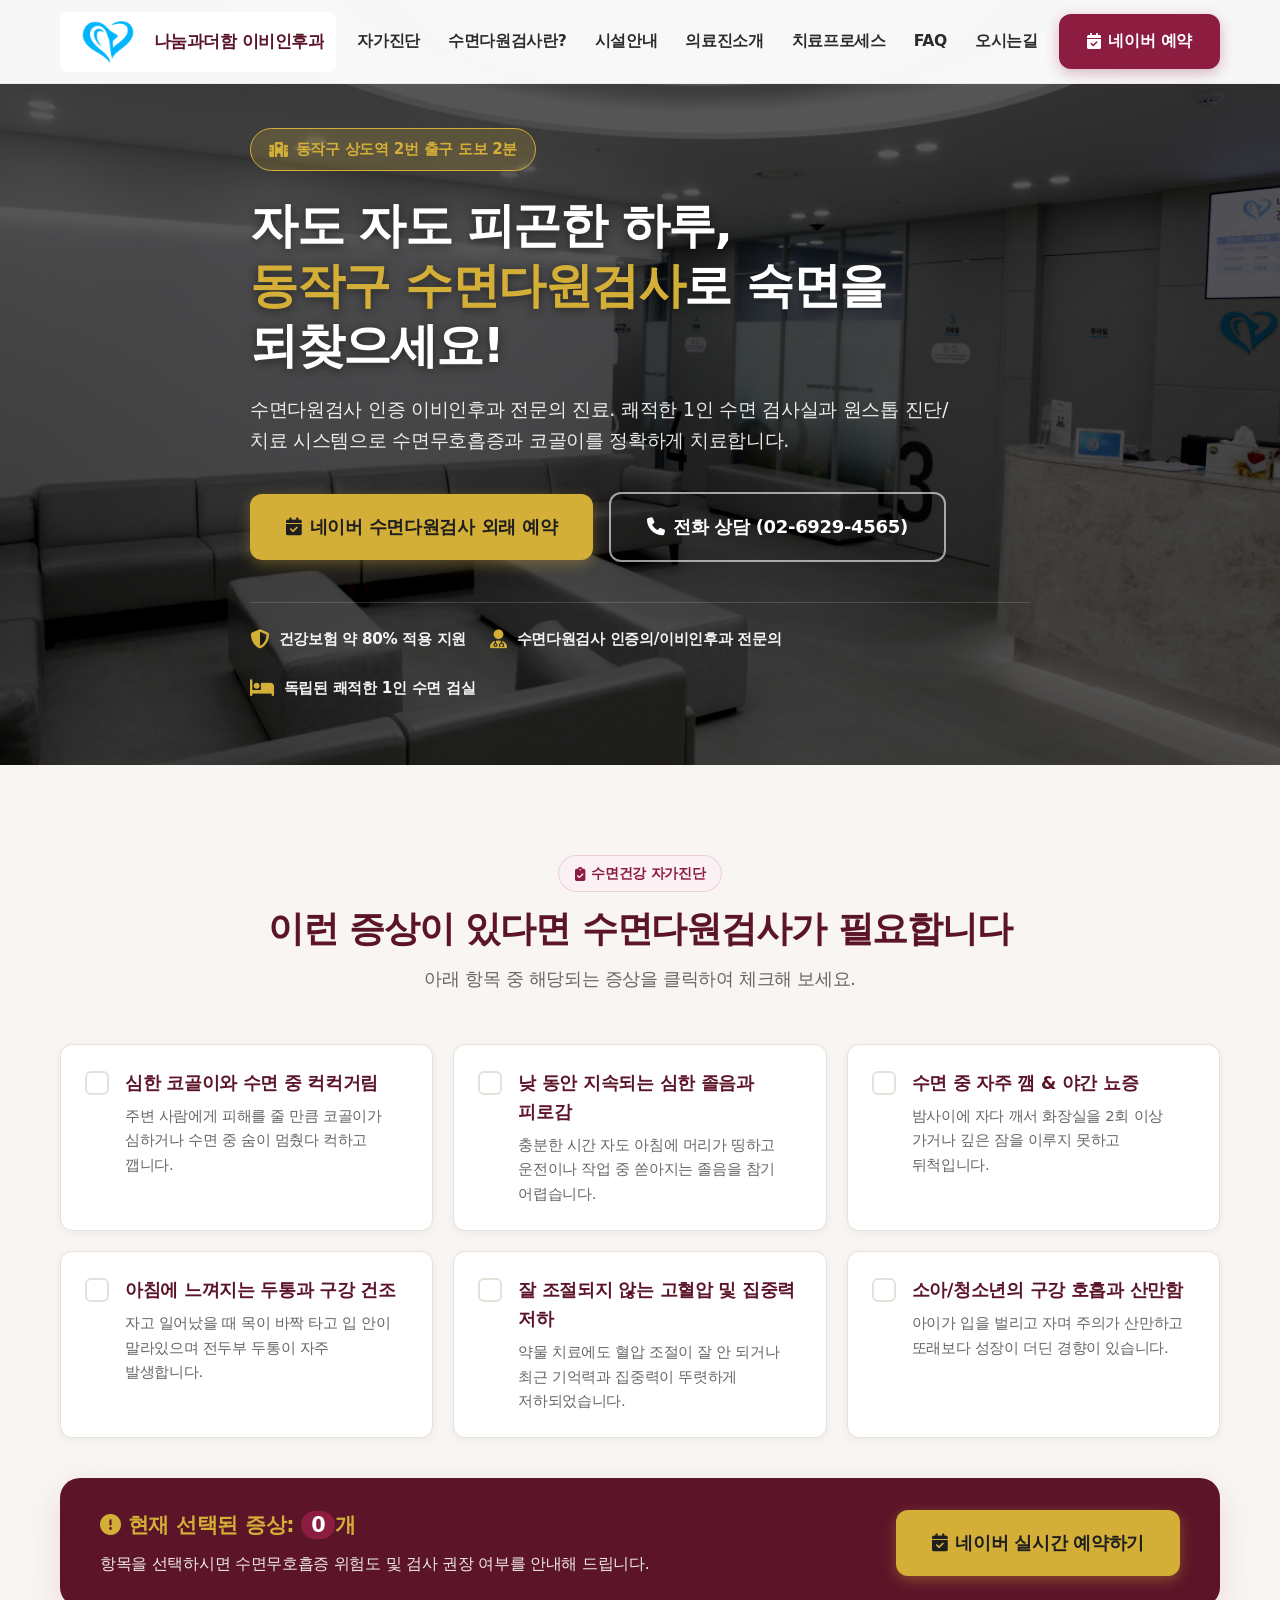
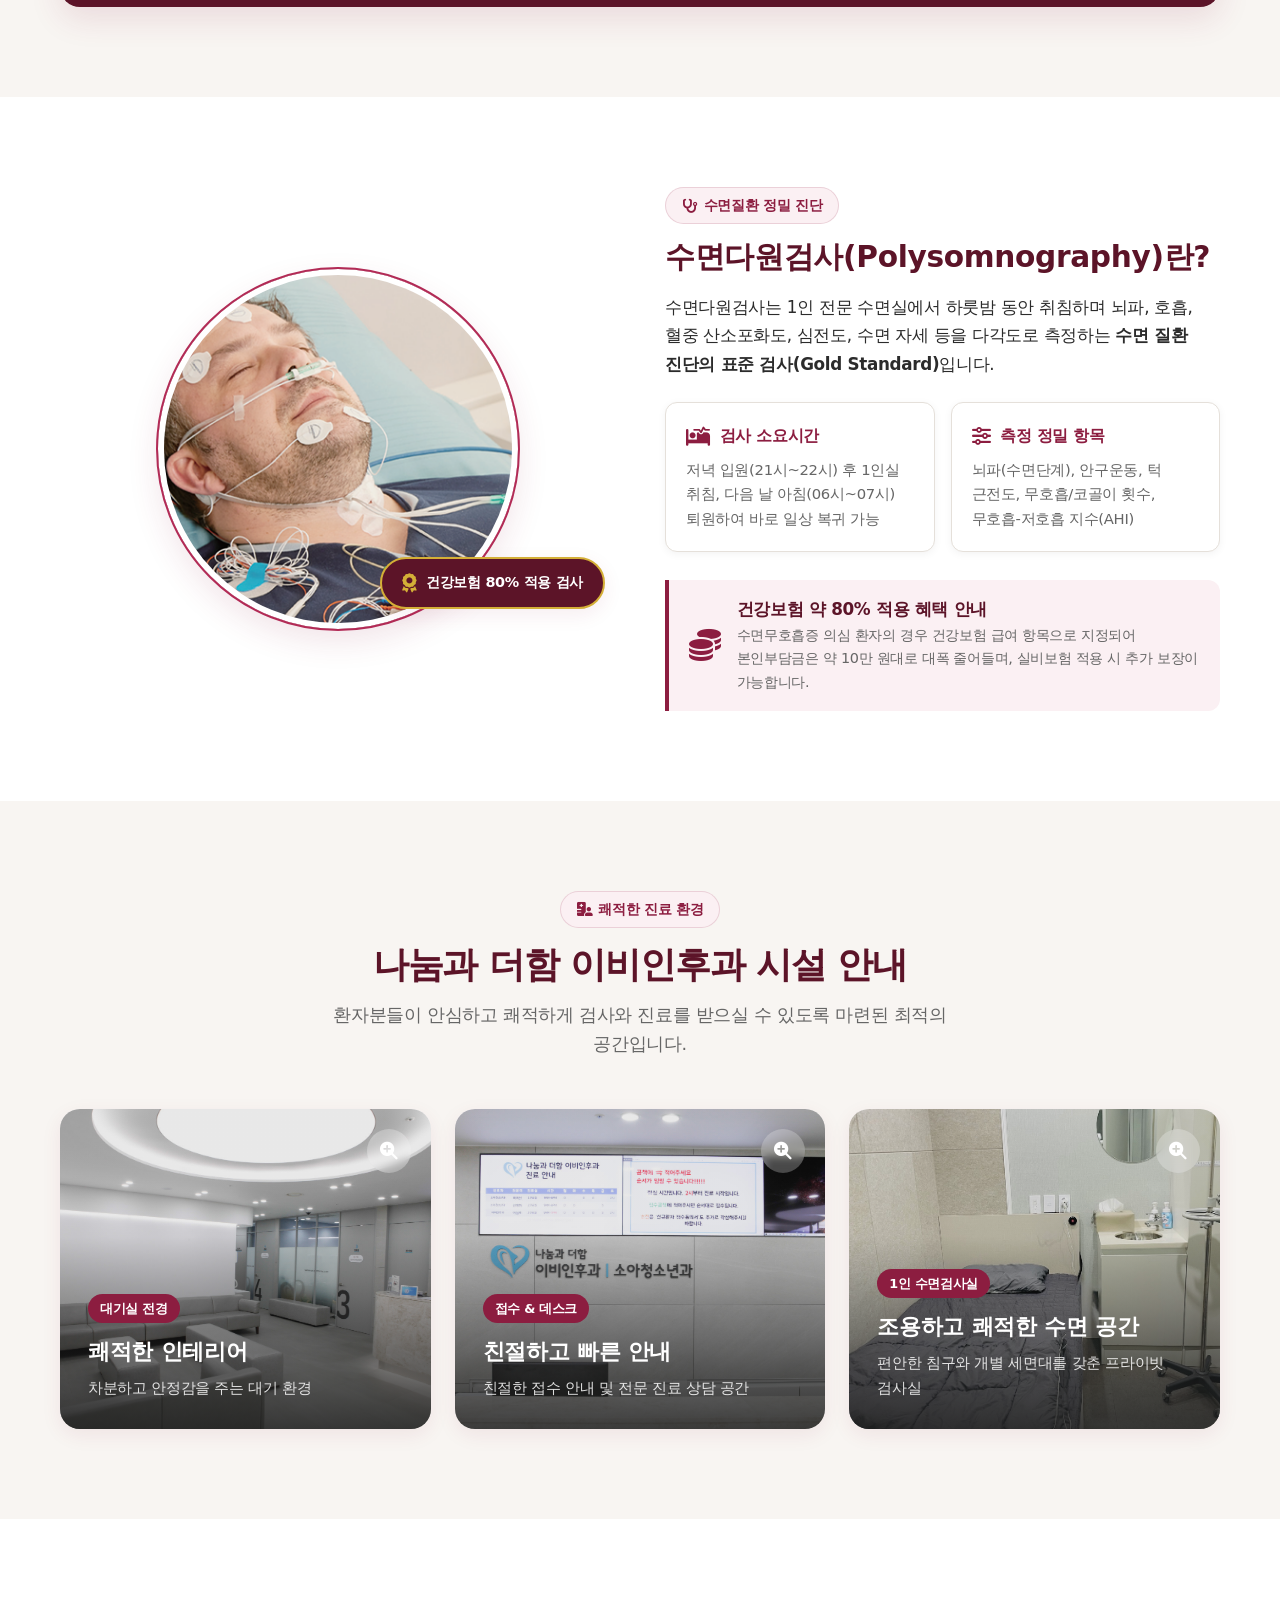
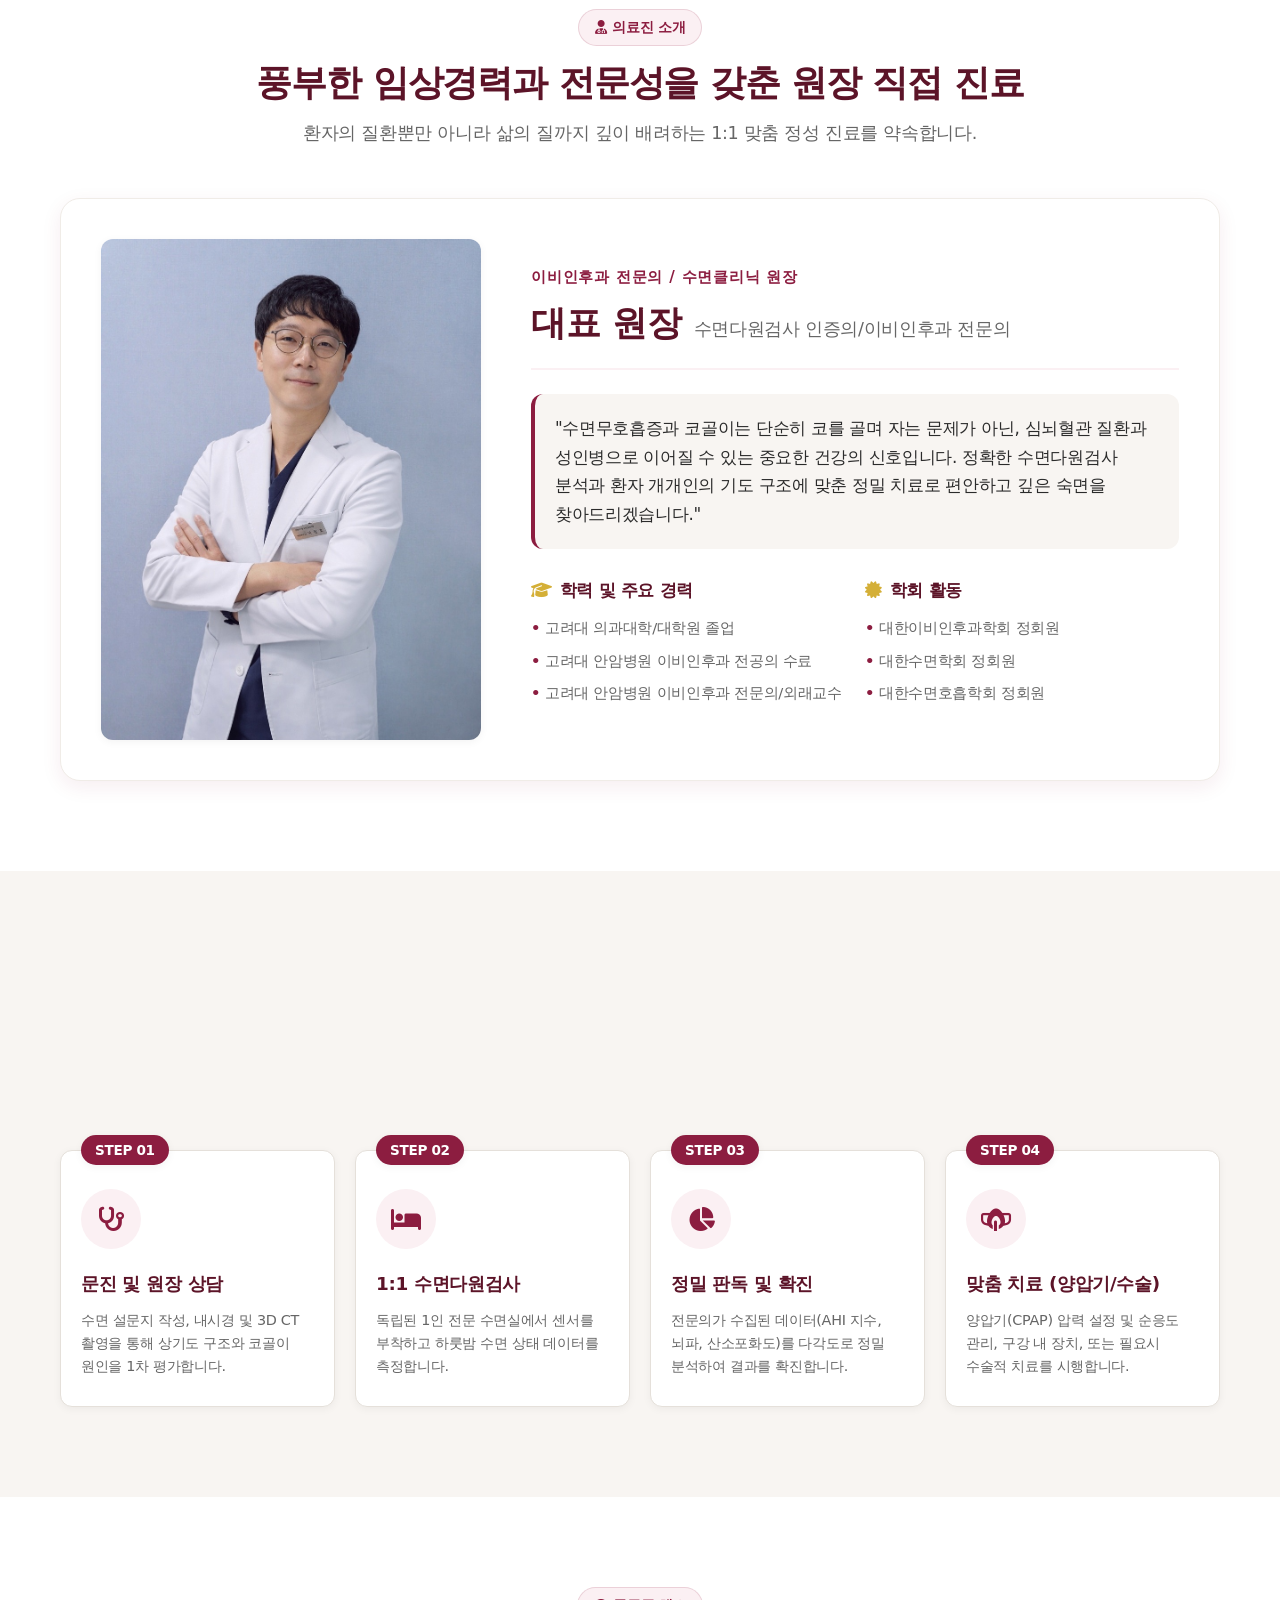
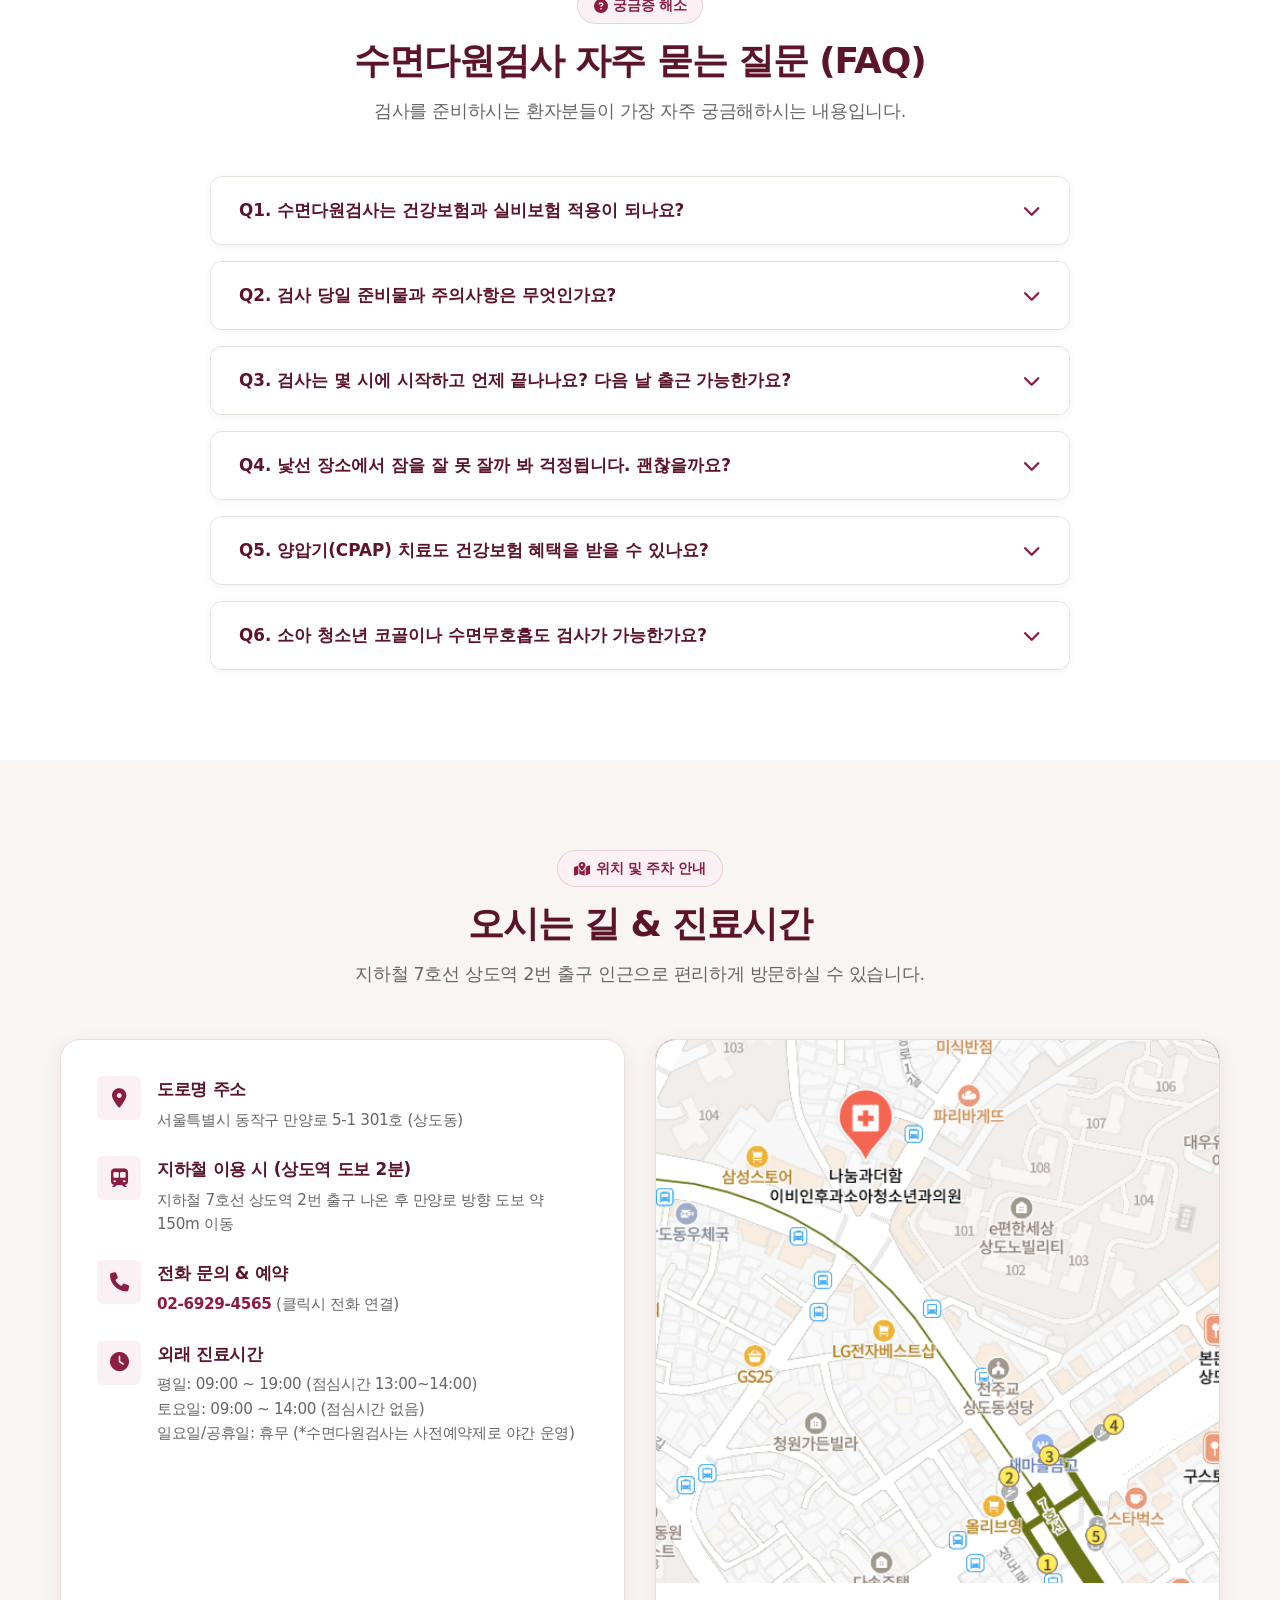
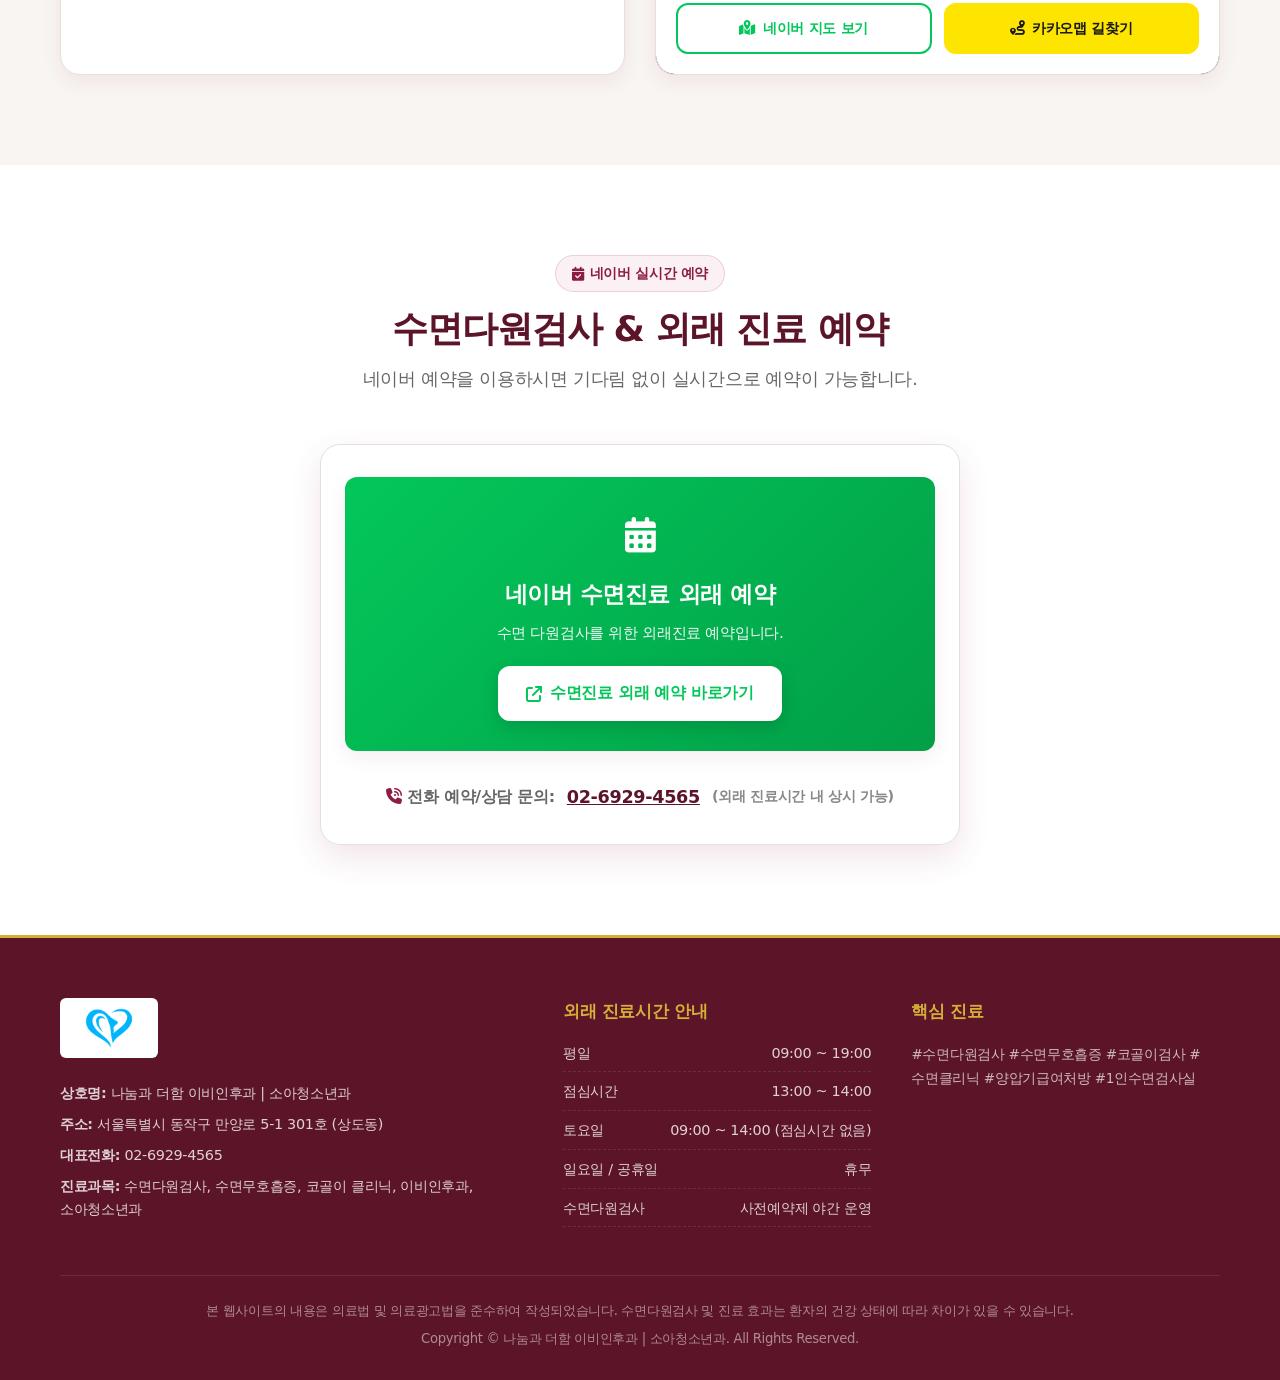
==== index.html @ 78c9b432 "Add files via upload" ====
<!DOCTYPE html>
<html lang="ko">
<head>
  <meta charset="UTF-8">
  <meta name="viewport" content="width=device-width, initial-scale=1.0">
  <title>동작구 수면다원검사 | 상도역 나눔과 더함 이비인후과</title>
  
  <!-- Meta & SEO Tags -->
  <meta name="description" content="[동작구 수면다원검사/수면무호흡증] 상도역 도보 2분! 15년+ 경력 전문의 Direct 진료. 건강보험 80% 적용 수면다원검사, 코골이 및 양압기 치료. 서울 동작구 만양로 5-1 301호 | 전화 02-6929-4565">
  <meta name="keywords" content="동작구 수면다원검사, 상도역 이비인후과, 수면무호흡증, 코골이 치료, 상도동 수면클리닉, 나눔과더함이비인후과">
  <meta name="author" content="나눔과 더함 이비인후과">
  <link rel="canonical" href="https://xn--c79amri5k71av6t8ujyocgyorvb.com/">

  <!-- Open Graph / Social Media -->
  <meta property="og:type" content="website">
  <meta property="og:title" content="동작구 수면다원검사 | 상도역 나눔과 더함 이비인후과">
  <meta property="og:description" content="상도역 도보 접근! 건강보험 적용 수면다원검사 & 코골이/수면무호흡증 맞춤 치료. 15년 경력 전문의 진료.">
  <meta property="og:image" content="sleep-study-donjak.jpg">
  <meta property="og:url" content="https://xn--c79amri5k71av6t8ujyocgyorvb.com/">
  <meta property="og:site_name" content="나눔과 더함 이비인후과 소아청소년과">

  <!-- Favicon & Fonts -->
  <link rel="stylesheet" as="style" crossorigin href="https://cdn.jsdelivr.net/gh/orioncactus/pretendard@v1.3.9/dist/web/static/pretendard.min.css" />
  <link rel="stylesheet" href="https://cdnjs.cloudflare.com/ajax/libs/font-awesome/6.4.0/css/all.min.css">
  <link rel="stylesheet" href="styles.css">

  <!-- Schema.org JSON-LD Structured Data -->
  <script type="application/ld+json">
  {
    "@context": "https://schema.org",
    "@graph": [
      {
        "@type": "MedicalClinic",
        "@id": "https://xn--c79amri5k71av6t8ujyocgyorvb.com/#clinic",
        "name": "나눔과 더함 이비인후과 | 소아청소년과",
        "alternateName": "동작구 나눔과더함이비인후과 수면클리닉",
        "url": "https://xn--c79amri5k71av6t8ujyocgyorvb.com/",
        "logo": "logo.png",
        "image": "waiting-room-sangdo.jpg",
        "telephone": "02-6929-4565",
        "address": {
          "@type": "PostalAddress",
          "streetAddress": "만양로 5-1 301호",
          "addressLocality": "동작구",
          "addressRegion": "서울특별시",
          "postalCode": "06935",
          "addressCountry": "KR"
        },
        "geo": {
          "@type": "GeoCoordinates",
          "latitude": "37.5029",
          "longitude": "126.9478"
        },
        "openingHoursSpecification": [
          {
            "@type": "OpeningHoursSpecification",
            "dayOfWeek": ["Monday", "Tuesday", "Wednesday", "Thursday", "Friday"],
            "opens": "09:00",
            "closes": "19:00"
          },
          {
            "@type": "OpeningHoursSpecification",
            "dayOfWeek": "Saturday",
            "opens": "09:00",
            "closes": "14:00"
          }
        ],
        "priceRange": "$$"
      },
      {
        "@type": "Physician",
        "@id": "https://xn--c79amri5k71av6t8ujyocgyorvb.com/#doctor",
        "name": "원장",
        "worksFor": { "@id": "https://xn--c79amri5k71av6t8ujyocgyorvb.com/#clinic" },
        "medicalSpecialty": ["Otolaryngology", "SleepMedicine"],
        "description": "15년+ 경력 이비인후과 전문의, 대한수면학회 정회원, 수면다원검사 및 수면무호흡증 맞춤 진료"
      },
      {
        "@type": "MedicalWebPage",
        "name": "동작구 수면다원검사 | 상도역 나눔과 더함 이비인후과",
        "description": "수면다원검사, 수면무호흡증, 코골이 치료 정보 및 진료 안내",
        "about": [
          { "@type": "MedicalCondition", "name": "수면무호흡증 (Sleep Apnea)" },
          { "@type": "MedicalCondition", "name": "코골이 (Snoring)" },
          { "@type": "MedicalProcedure", "name": "수면다원검사 (Polysomnography)" }
        ]
      },
      {
        "@type": "FAQPage",
        "mainEntity": [
          {
            "@type": "Question",
            "name": "수면다원검사는 건강보험과 실비보험 적용이 되나요?",
            "acceptedAnswer": {
              "@type": "Answer",
              "text": "네, 의원급 의료기관 기준으로 수면무호흡증 의심 증상 시 건강보험이 적용되어 검사비의 약 80%를 지원받을 수 있습니다. 또한 환자 본인의 실손의료보험 약관에 따라 남은 본인부담금도 실비 청구가 가능합니다."
            }
          },
          {
            "@type": "Question",
            "name": "수면다원검사 당일 준비물과 주의사항은 무엇인가요?",
            "acceptedAnswer": {
              "@type": "Answer",
              "text": "검사 당일 오후에는 카페인(커피, 차) 섭취와 음주, 수면제를 금해주셔야 합니다. 저녁 식사를 편안하게 하신 후 세안 및 머리를 감고 방문해 주시면 되며, 평소 복용하시는 약이 있다면 미리 말씀해 주세요."
            }
          },
          {
            "@type": "Question",
            "name": "검사는 몇 시에 시작하고 언제 끝나나요?",
            "acceptedAnswer": {
              "@type": "Answer",
              "text": "보통 저녁 9시~10시경 병원에 도착하여 1인 수면실에서 센서 부착 후 취침에 들어갑니다. 다음 날 아침 6시~7시경 검사가 종료되며, 바로 샤워 후 출근이나 일상 복귀가 가능합니다."
            }
          }
        ]
      }
    ]
  }
  </script>
</head>
<body>

  <!-- ==========================================================================
       Header & Navigation
       ========================================================================== -->
  <header class="header" id="header">
    <div class="container header-container">
      <a href="#" class="logo-link" title="나눔과 더함 이비인후과 홈">
        <img src="logo.png" alt="나눔과 더함 이비인후과 소아청소년과 로고" class="logo-img">
        <span class="logo-title-text">나눔과더함 이비인후과</span>
      </a>

      <nav>
        <ul class="nav-menu" id="nav-menu">
          <li><a href="#checklist" class="nav-link">자가진단</a></li>
          <li><a href="#sleep-study" class="nav-link">수면다원검사란?</a></li>
          <li><a href="#facilities" class="nav-link">시설안내</a></li>
          <li><a href="#medical-team" class="nav-link">의료진소개</a></li>
          <li><a href="#process" class="nav-link">치료프로세스</a></li>
          <li><a href="#faq" class="nav-link">FAQ</a></li>
          <li><a href="#location" class="nav-link">오시는길</a></li>
        </ul>
      </nav>

      <div class="header-actions">
        <a href="https://m.booking.naver.com/booking/13/bizes/1062008/items/5610863?entry=pll&lang=ko&service-target=map-pc&startDate=2026-08-23&theme=place" target="_blank" rel="noopener noreferrer" class="btn btn-primary header-reserve-btn">
          <i class="fa-solid fa-calendar-check"></i><span class="reserve-btn-text"> 네이버 예약</span>
        </a>
        <button class="mobile-nav-toggle" id="mobile-toggle" aria-label="메뉴 열기">
          <i class="fa-solid fa-bars"></i>
        </button>
      </div>
    </div>
  </header>

  <main>
    <!-- ==========================================================================
         Section 1: Hero Section
         ========================================================================== -->
    <section class="hero" id="hero">
      <div class="hero-bg-overlay">
        <img src="waiting-room-sangdo.jpg" alt="상도역 나눔과더함이비인후과 대기실 전경" class="hero-bg-img">
      </div>
      <div class="container hero-content">
        <div class="hero-tag fade-in-up">
          <i class="fa-solid fa-hospital"></i> 동작구 상도역 2번 출구 도보 2분
        </div>
        <h1 class="hero-title fade-in-up">
          자도 자도 피곤한 하루,<br>
          <span class="highlight">동작구 수면다원검사</span>로 숙면을 되찾으세요!
        </h1>
        <p class="hero-desc fade-in-up">
          수면다원검사 인증 이비인후과 전문의 진료. 쾌적한 1인 수면 검사실과 원스톱 진단/치료 시스템으로 수면무호흡증과 코골이를 정확하게 치료합니다.
        </p>
        <div class="hero-ctas fade-in-up">
          <a href="https://m.booking.naver.com/booking/13/bizes/1062008/items/5610863?entry=pll&lang=ko&service-target=map-pc&startDate=2026-08-23&theme=place" target="_blank" rel="noopener noreferrer" class="btn btn-accent btn-lg">
            <i class="fa-solid fa-calendar-check"></i> 네이버 수면다원검사 외래 예약
          </a>
          <a href="tel:02-6929-4565" class="btn btn-outline btn-lg" style="color: #FFFFFF; border-color: rgba(255,255,255,0.6);">
            <i class="fa-solid fa-phone"></i> 전화 상담 (02-6929-4565)
          </a>
        </div>
        <div class="hero-badges fade-in-up">
          <div class="hero-badge-item">
            <i class="fa-solid fa-shield-halved"></i>
            <span>건강보험 약 80% 적용 지원</span>
          </div>
          <div class="hero-badge-item">
            <i class="fa-solid fa-user-doctor"></i>
            <span>수면다원검사 인증의/이비인후과 전문의</span>
          </div>
          <div class="hero-badge-item">
            <i class="fa-solid fa-bed"></i>
            <span>독립된 쾌적한 1인 수면 검실</span>
          </div>
        </div>
      </div>
    </section>

    <!-- ==========================================================================
         Section 2: Self Checklist ("이런 분들은 검사가 필요합니다")
         ========================================================================== -->
    <section class="bg-ivory" id="checklist">
      <div class="container">
        <div class="section-header fade-in-up">
          <span class="section-badge"><i class="fa-solid fa-clipboard-check"></i> 수면건강 자가진단</span>
          <h2 class="section-title">이런 증상이 있다면 수면다원검사가 필요합니다</h2>
          <p class="section-subtitle">아래 항목 중 해당되는 증상을 클릭하여 체크해 보세요.</p>
        </div>

        <div class="checklist-grid fade-in-up">
          <div class="checklist-card" data-check="1">
            <div class="checkbox-custom"></div>
            <div class="checklist-info">
              <h3>심한 코골이와 수면 중 컥컥거림</h3>
              <p>주변 사람에게 피해를 줄 만큼 코골이가 심하거나 수면 중 숨이 멈췄다 컥하고 깹니다.</p>
            </div>
          </div>

          <div class="checklist-card" data-check="2">
            <div class="checkbox-custom"></div>
            <div class="checklist-info">
              <h3>낮 동안 지속되는 심한 졸음과 피로감</h3>
              <p>충분한 시간 자도 아침에 머리가 띵하고 운전이나 작업 중 쏟아지는 졸음을 참기 어렵습니다.</p>
            </div>
          </div>

          <div class="checklist-card" data-check="3">
            <div class="checkbox-custom"></div>
            <div class="checklist-info">
              <h3>수면 중 자주 깸 & 야간 뇨증</h3>
              <p>밤사이에 자다 깨서 화장실을 2회 이상 가거나 깊은 잠을 이루지 못하고 뒤척입니다.</p>
            </div>
          </div>

          <div class="checklist-card" data-check="4">
            <div class="checkbox-custom"></div>
            <div class="checklist-info">
              <h3>아침에 느껴지는 두통과 구강 건조</h3>
              <p>자고 일어났을 때 목이 바짝 타고 입 안이 말라있으며 전두부 두통이 자주 발생합니다.</p>
            </div>
          </div>

          <div class="checklist-card" data-check="5">
            <div class="checkbox-custom"></div>
            <div class="checklist-info">
              <h3>잘 조절되지 않는 고혈압 및 집중력 저하</h3>
              <p>약물 치료에도 혈압 조절이 잘 안 되거나 최근 기억력과 집중력이 뚜렷하게 저하되었습니다.</p>
            </div>
          </div>

          <div class="checklist-card" data-check="6">
            <div class="checkbox-custom"></div>
            <div class="checklist-info">
              <h3>소아/청소년의 구강 호흡과 산만함</h3>
              <p>아이가 입을 벌리고 자며 주의가 산만하고 또래보다 성장이 더딘 경향이 있습니다.</p>
            </div>
          </div>
        </div>

        <!-- Dynamic Result Card -->
        <div class="checklist-result-box fade-in-up">
          <div class="result-content">
            <h4><i class="fa-solid fa-circle-exclamation"></i> 현재 선택된 증상: <span id="checked-count" class="count-badge">0</span>개</h4>
            <p id="result-message">항목을 선택하시면 수면무호흡증 위험도 및 검사 권장 여부를 안내해 드립니다.</p>
          </div>
          <a href="https://m.booking.naver.com/booking/13/bizes/1062008/items/5610863?entry=pll&lang=ko&service-target=map-pc&startDate=2026-08-23&theme=place" target="_blank" rel="noopener noreferrer" class="btn btn-accent btn-lg">
            <i class="fa-solid fa-calendar-check"></i> 네이버 실시간 예약하기
          </a>
        </div>
      </div>
    </section>

    <!-- ==========================================================================
         Section 3: Polysomnography Info ("수면다원검사란?")
         ========================================================================== -->
    <section id="sleep-study">
      <div class="container">
        <div class="sleep-study-wrapper">
          <div class="sleep-study-visual fade-in-up">
            <div class="sleep-study-circle-container">
              <img src="sleep-study-donjak.jpg" alt="동작구 수면다원검사 진행 모습" class="sleep-study-img">
            </div>
            <div class="pulse-ring"></div>
            <div class="floating-medical-badge">
              <i class="fa-solid fa-award"></i>
              <span>건강보험 80% 적용 검사</span>
            </div>
          </div>

          <div class="sleep-study-details fade-in-up">
            <span class="section-badge"><i class="fa-solid fa-stethoscope"></i> 수면질환 정밀 진단</span>
            <h3>수면다원검사(Polysomnography)란?</h3>
            <p class="intro">
              수면다원검사는 1인 전문 수면실에서 하룻밤 동안 취침하며 뇌파, 호흡, 혈중 산소포화도, 심전도, 수면 자세 등을 다각도로 측정하는 <strong>수면 질환 진단의 표준 검사(Gold Standard)</strong>입니다.
            </p>

            <div class="info-cards-grid">
              <div class="info-card">
                <div class="info-card-header">
                  <i class="fa-solid fa-bed-pulse"></i>
                  <span>검사 소요시간</span>
                </div>
                <p>저녁 입원(21시~22시) 후 1인실 취침, 다음 날 아침(06시~07시) 퇴원하여 바로 일상 복귀 가능</p>
              </div>

              <div class="info-card">
                <div class="info-card-header">
                  <i class="fa-solid fa-sliders"></i>
                  <span>측정 정밀 항목</span>
                </div>
                <p>뇌파(수면단계), 안구운동, 턱 근전도, 무호흡/코골이 횟수, 무호흡-저호흡 지수(AHI)</p>
              </div>
            </div>

            <div class="insurance-highlight-box">
              <i class="fa-solid fa-coins"></i>
              <div class="insurance-text">
                <strong>건강보험 약 80% 적용 혜택 안내</strong>
                <p>수면무호흡증 의심 환자의 경우 건강보험 급여 항목으로 지정되어 본인부담금은 약 10만 원대로 대폭 줄어들며, 실비보험 적용 시 추가 보장이 가능합니다.</p>
              </div>
            </div>
          </div>
        </div>
      </div>
    </section>

    <!-- ==========================================================================
         Section 4: Clinic Facilities ("병원 시설 소개" + Lightbox)
         ========================================================================== -->
    <section class="bg-ivory" id="facilities">
      <div class="container">
        <div class="section-header fade-in-up">
          <span class="section-badge"><i class="fa-solid fa-hospital-user"></i> 쾌적한 진료 환경</span>
          <h2 class="section-title">나눔과 더함 이비인후과 시설 안내</h2>
          <p class="section-subtitle">환자분들이 안심하고 쾌적하게 검사와 진료를 받으실 수 있도록 마련된 최적의 공간입니다.</p>
        </div>

        <div class="facility-grid fade-in-up">
          <div class="facility-card" data-img="waiting-room-sangdo.jpg" data-caption="상도역 나눔과더함이비인후과 대기실 - 밝고 넓은 그레이톤 인테리어와 편안한 소파">
            <div class="facility-img-wrap">
              <img src="waiting-room-sangdo.jpg" alt="상도역 나눔과더함이비인후과 대기실" class="facility-img" loading="lazy">
              <div class="facility-overlay">
                <span class="facility-badge">대기실 전경</span>
                <h3>쾌적한 인테리어</h3>
                <p>차분하고 안정감을 주는 대기 환경</p>
              </div>
              <div class="facility-zoom-icon">
                <i class="fa-solid fa-magnifying-glass-plus"></i>
              </div>
            </div>
          </div>

          <div class="facility-card" data-img="reception-desk.jpg" data-caption="나눔과더함이비인후과 접수 데스크 및 로고 사이니지">
            <div class="facility-img-wrap">
              <img src="reception-desk.jpg" alt="나눔과더함이비인후과 접수 데스크" class="facility-img" loading="lazy">
              <div class="facility-overlay">
                <span class="facility-badge">접수 & 데스크</span>
                <h3>친절하고 빠른 안내</h3>
                <p>친절한 접수 안내 및 전문 진료 상담 공간</p>
              </div>
              <div class="facility-zoom-icon">
                <i class="fa-solid fa-magnifying-glass-plus"></i>
              </div>
            </div>
          </div>

          <div class="facility-card" data-img="sleep-room-single.jpg" data-caption="조용하고 쾌적한 1인 수면검사실 - 편안한 침구와 개별 세면대가 마련된 프라이빗 공간">
            <div class="facility-img-wrap">
              <img src="sleep-room-single.jpg" alt="나눔과더함이비인후과 1인 수면검사실" class="facility-img" loading="lazy">
              <div class="facility-overlay">
                <span class="facility-badge">1인 수면검사실</span>
                <h3>조용하고 쾌적한 수면 공간</h3>
                <p>편안한 침구와 개별 세면대를 갖춘 프라이빗 검사실</p>
              </div>
              <div class="facility-zoom-icon">
                <i class="fa-solid fa-magnifying-glass-plus"></i>
              </div>
            </div>
          </div>
        </div>
      </div>
    </section>

    <!-- Facility Lightbox Modal -->
    <div class="lightbox-modal" id="lightbox-modal">
      <div class="lightbox-content">
        <span class="lightbox-close" id="lightbox-close">&times;</span>
        <img src="" alt="시설 확대 이미지" class="lightbox-img" id="lightbox-img">
        <p class="lightbox-caption" id="lightbox-caption"></p>
      </div>
    </div>

    <!-- ==========================================================================
         Section 5: Medical Team ("의료진 소개")
         ========================================================================== -->
    <section id="medical-team">
      <div class="container">
        <div class="section-header fade-in-up">
          <span class="section-badge"><i class="fa-solid fa-user-doctor"></i> 의료진 소개</span>
          <h2 class="section-title">풍부한 임상경력과 전문성을 갖춘 원장 직접 진료</h2>
          <p class="section-subtitle">환자의 질환뿐만 아니라 삶의 질까지 깊이 배려하는 1:1 맞춤 정성 진료를 약속합니다.</p>
        </div>

        <div class="doctor-profile-wrapper fade-in-up">
          <div class="doctor-img-box">
            <img src="doctor-profile.jpg" alt="나눔과더함이비인후과 원장 프로필" class="doctor-img" loading="lazy">
          </div>

          <div class="doctor-details">
            <div class="doctor-info-header">
              <span class="doctor-title-tag">이비인후과 전문의 / 수면클리닉 원장</span>
              <h3 class="doctor-name">대표 원장 <span>수면다원검사 인증의/이비인후과 전문의</span></h3>
            </div>

            <div class="doctor-philosophy">
              "수면무호흡증과 코골이는 단순히 코를 골며 자는 문제가 아닌, 심뇌혈관 질환과 성인병으로 이어질 수 있는 중요한 건강의 신호입니다. 정확한 수면다원검사 분석과 환자 개개인의 기도 구조에 맞춘 정밀 치료로 편안하고 깊은 숙면을 찾아드리겠습니다."
            </div>

            <div class="doctor-credentials">
              <div class="credential-block">
                <h4><i class="fa-solid fa-graduation-cap"></i> 학력 및 주요 경력</h4>
                <ul class="credential-list">
                  <li>고려대 의과대학/대학원 졸업</li>
                  <li>고려대 안암병원 이비인후과 전공의 수료</li>
                  <li>고려대 안암병원 이비인후과 전문의/외래교수</li>
                </ul>
              </div>

              <div class="credential-block">
                <h4><i class="fa-solid fa-certificate"></i> 학회 활동 </h4>
                <ul class="credential-list">
                  <li>대한이비인후과학회 정회원</li>
                  <li>대한수면학회 정회원</li>
                  <li>대한수면호흡학회 정회원</li>
                </ul>
              </div>
            </div>
          </div>
        </div>
      </div>
    </section>

    <!-- ==========================================================================
         Section 6: Treatment Process ("치료 프로세스" Timeline Infographic)
         ========================================================================== -->
    <section class="bg-ivory" id="process">
      <div class="container">
        <div class="section-header fade-in-up">
          <span class="section-badge"><i class="fa-solid fa-network-wired"></i> 원스톱 진료 체계</span>
          <h2 class="section-title">체계적인 수면 질환 치료 프로세스</h2>
          <p class="section-subtitle">초진 상담부터 다원검사, 판독, 맞춤 치료까지 4단계 전문 시스템으로 진행됩니다.</p>
        </div>

        <div class="timeline-grid fade-in-up">
          <div class="timeline-card">
            <span class="step-num">STEP 01</span>
            <div class="timeline-icon-box">
              <i class="fa-solid fa-stethoscope"></i>
            </div>
            <h3>문진 및 원장 상담</h3>
            <p>수면 설문지 작성, 내시경 및 3D CT 촬영을 통해 상기도 구조와 코골이 원인을 1차 평가합니다.</p>
          </div>

          <div class="timeline-card">
            <span class="step-num">STEP 02</span>
            <div class="timeline-icon-box">
              <i class="fa-solid fa-bed"></i>
            </div>
            <h3>1:1 수면다원검사</h3>
            <p>독립된 1인 전문 수면실에서 센서를 부착하고 하룻밤 수면 상태 데이터를 측정합니다.</p>
          </div>

          <div class="timeline-card">
            <span class="step-num">STEP 03</span>
            <div class="timeline-icon-box">
              <i class="fa-solid fa-chart-pie"></i>
            </div>
            <h3>정밀 판독 및 확진</h3>
            <p>전문의가 수집된 데이터(AHI 지수, 뇌파, 산소포화도)를 다각도로 정밀 분석하여 결과를 확진합니다.</p>
          </div>

          <div class="timeline-card">
            <span class="step-num">STEP 04</span>
            <div class="timeline-icon-box">
              <i class="fa-solid fa-mask-ventilator"></i>
            </div>
            <h3>맞춤 치료 (양압기/수술)</h3>
            <p>양압기(CPAP) 압력 설정 및 순응도 관리, 구강 내 장치, 또는 필요시 수술적 치료를 시행합니다.</p>
          </div>
        </div>
      </div>
    </section>

    <!-- ==========================================================================
         Section 7: FAQ Accordion ("자주 묻는 질문")
         ========================================================================== -->
    <section id="faq">
      <div class="container">
        <div class="section-header fade-in-up">
          <span class="section-badge"><i class="fa-solid fa-circle-question"></i> 궁금증 해소</span>
          <h2 class="section-title">수면다원검사 자주 묻는 질문 (FAQ)</h2>
          <p class="section-subtitle">검사를 준비하시는 환자분들이 가장 자주 궁금해하시는 내용입니다.</p>
        </div>

        <div class="faq-list fade-in-up">
          <div class="faq-item">
            <button class="faq-question">
              <span>Q1. 수면다원검사는 건강보험과 실비보험 적용이 되나요?</span>
              <i class="fa-solid fa-chevron-down faq-icon"></i>
            </button>
            <div class="faq-answer">
              <p>네, 수면무호흡증 의심 증상으로 전문의 진찰 후 검사를 시행할 경우 <strong>건강보험이 급여 적용되어 검사비의 약 80%를 지원</strong>받으실 수 있습니다. 또한 환자 본인이 가입하신 실손의료보험 약관에 따라 남은 본인부담금도 실비 청구가 가능합니다.</p>
            </div>
          </div>

          <div class="faq-item">
            <button class="faq-question">
              <span>Q2. 검사 당일 준비물과 주의사항은 무엇인가요?</span>
              <i class="fa-solid fa-chevron-down faq-icon"></i>
            </button>
            <div class="faq-answer">
              <p>검사 당일 오후부터는 카페인 음료(커피, 녹차)와 음주, 낮잠을 피해주세요. 뇌파 및 피부 센서 부착을 위해 저녁 식사 후 세안과 머리를 감고 방문해 주시면 됩니다. 평소 드시던 만성질환 약물이 있다면 미리 의료진과 상담하세요.</p>
            </div>
          </div>

          <div class="faq-item">
            <button class="faq-question">
              <span>Q3. 검사는 몇 시에 시작하고 언제 끝나나요? 다음 날 출근 가능한가요?</span>
              <i class="fa-solid fa-chevron-down faq-icon"></i>
            </button>
            <div class="faq-answer">
              <p>보통 저녁 9시~10시경 내원하여 1인 수면실에서 센서 부착 및 취침을 준비합니다. 검사는 다음 날 아침 6시~7시경 종료되며, 검사실 내에 세면 시설이 갖추어져 있어 샤워 후 바로 출근 및 일상 복귀가 가능합니다.</p>
            </div>
          </div>

          <div class="faq-item">
            <button class="faq-question">
              <span>Q4. 낯선 장소에서 잠을 잘 못 잘까 봐 걱정됩니다. 괜찮을까요?</span>
              <i class="fa-solid fa-chevron-down faq-icon"></i>
            </button>
            <div class="faq-answer">
              <p>독립된 고급 호텔급 1인 수면실과 방음/암막 커튼 시설, 최적의 온도/습도 관리 시스템이 제공됩니다. 센서 부착 후 평소처럼 편안하게 수면을 취하시면 되며, 최소 수면 시간만 확보되면 충분히 신뢰도 높은 판독이 가능합니다.</p>
            </div>
          </div>

          <div class="faq-item">
            <button class="faq-question">
              <span>Q5. 양압기(CPAP) 치료도 건강보험 혜택을 받을 수 있나요?</span>
              <i class="fa-solid fa-chevron-down faq-icon"></i>
            </button>
            <div class="faq-answer">
              <p>네! 수면다원검사 결과 수면무호흡증(AHI 5 이상 등)으로 확진될 경우, 양압기 임대료 역시 건강보험 지원 혜택을 받아 월 1~2만 원대의 부담 없는 비용으로 순응도 관리 및 임대가 가능합니다.</p>
            </div>
          </div>

          <div class="faq-item">
            <button class="faq-question">
              <span>Q6. 소아 청소년 코골이나 수면무호흡도 검사가 가능한가요?</span>
              <i class="fa-solid fa-chevron-down faq-icon"></i>
            </button>
            <div class="faq-answer">
              <p>본원에서는 소아청소년과 진료를 병행하고 있어 소아 구강호흡, 아데노이드 편도 비대로 인한 소아 수면 장애 정밀 진단이 가능합니다. 아이들의 눈높이에 맞춘 안전하고 편안한 검사를 진행합니다.</p>
            </div>
          </div>
        </div>
      </div>
    </section>

    <!-- ==========================================================================
         Section 8: Location & Directions ("오시는 길")
         ========================================================================== -->
    <section class="bg-ivory" id="location">
      <div class="container">
        <div class="section-header fade-in-up">
          <span class="section-badge"><i class="fa-solid fa-map-location-dot"></i> 위치 및 주차 안내</span>
          <h2 class="section-title">오시는 길 & 진료시간</h2>
          <p class="section-subtitle">지하철 7호선 상도역 2번 출구 인근으로 편리하게 방문하실 수 있습니다.</p>
        </div>

        <div class="location-wrapper fade-in-up">
          <div class="location-info-card">
            <div class="location-item">
              <div class="location-icon-box">
                <i class="fa-solid fa-location-dot"></i>
              </div>
              <div class="location-text">
                <h4>도로명 주소</h4>
                <p>서울특별시 동작구 만양로 5-1 301호 (상도동)</p>
              </div>
            </div>

            <div class="location-item">
              <div class="location-icon-box">
                <i class="fa-solid fa-train-subway"></i>
              </div>
              <div class="location-text">
                <h4>지하철 이용 시 (상도역 도보 2분)</h4>
                <p>지하철 7호선 상도역 2번 출구 나온 후 만양로 방향 도보 약 150m 이동</p>
              </div>
            </div>

            <div class="location-item">
              <div class="location-icon-box">
                <i class="fa-solid fa-phone"></i>
              </div>
              <div class="location-text">
                <h4>전화 문의 & 예약</h4>
                <p><a href="tel:02-6929-4565" style="color: var(--color-primary); font-weight:700;">02-6929-4565</a> (클릭시 전화 연결)</p>
              </div>
            </div>

            <div class="location-item">
              <div class="location-icon-box">
                <i class="fa-solid fa-clock"></i>
              </div>
              <div class="location-text">
                <h4>외래 진료시간</h4>
                <p>평일: 09:00 ~ 19:00 (점심시간 13:00~14:00)<br>토요일: 09:00 ~ 14:00 (점심시간 없음)<br>일요일/공휴일: 휴무 (*수면다원검사는 사전예약제로 야간 운영)</p>
              </div>
            </div>
          </div>

          <!-- Map Visual & Direct Link Buttons Card -->
          <div class="map-card-box">
            <div class="map-img-wrap" style="position: relative; flex: 1; overflow: hidden; min-height: 320px; background-color: #F8F5F2;">
              <img src="map-sangdo.png" alt="상도역 2번 출구 나눔과더함이비인후과 지도 위치" style="width: 100%; height: 100%; object-fit: cover; display: block;">
            </div>
            <div class="map-btn-group">
              <a href="https://map.naver.com/v5/search/나눔과더함이비인후과" target="_blank" rel="noopener noreferrer" class="btn btn-outline" style="border-color:#03C75A; color:#03C75A;">
                <i class="fa-solid fa-map-marked-alt"></i> 네이버 지도 보기
              </a>
              <a href="https://map.kakao.com/link/search/나눔과더함이비인후과" target="_blank" rel="noopener noreferrer" class="btn btn-outline" style="border-color:#FEE500; color:#191919; background-color:#FEE500;">
                <i class="fa-solid fa-route"></i> 카카오맵 길찾기
              </a>
            </div>
          </div>
        </div>
      </div>
    </section>

    <!-- ==========================================================================
         Section 9: Naver Reservation Section ("네이버 수면진료 외래 예약")
         ========================================================================== -->
    <section id="reservation">
      <div class="container">
        <div class="section-header fade-in-up">
          <span class="section-badge"><i class="fa-solid fa-calendar-check"></i> 네이버 실시간 예약</span>
          <h2 class="section-title">수면다원검사 & 외래 진료 예약</h2>
          <p class="section-subtitle">네이버 예약을 이용하시면 기다림 없이 실시간으로 예약이 가능합니다.</p>
        </div>

        <div class="reservation-box fade-in-up" style="max-width: 640px; padding: 32px 24px; text-align: center;">
          <!-- Naver Booking Main Card -->
          <div style="background: linear-gradient(135deg, #03C75A 0%, #029f47 100%); color:#FFFFFF; border-radius: var(--radius-md); padding: 30px 22px; box-shadow: var(--shadow-md); position: relative; overflow: hidden;">
            <div style="font-size: 2.2rem; margin-bottom: 10px; color: #FFFFFF;">
              <i class="fa-solid fa-calendar-days"></i>
            </div>
            <h3 style="font-size: 1.45rem; font-weight:800; margin-bottom: 8px; color: #FFFFFF; letter-spacing: -0.02em;">
              네이버 수면진료 외래 예약
            </h3>
            <p style="font-size: 0.95rem; line-height: 1.5; margin-bottom: 22px; color: rgba(255,255,255,0.95); max-width: 480px; margin-left: auto; margin-right: auto;">
              수면 다원검사를 위한 외래진료 예약입니다.
            </p>
            <a href="https://m.booking.naver.com/booking/13/bizes/1062008/items/5610863?entry=pll&lang=ko&service-target=map-pc&startDate=2026-08-23&theme=place" target="_blank" rel="noopener noreferrer" class="btn btn-lg" style="background-color:#FFFFFF; color:#03C75A; font-weight:800; font-size:1rem; padding: 14px 28px; border-radius: var(--radius-md); box-shadow: 0 6px 18px rgba(0,0,0,0.15); display: inline-flex; align-items: center; gap: 8px;">
              <i class="fa-solid fa-arrow-up-right-from-square"></i> 수면진료 외래 예약 바로가기
            </a>
          </div>

          <!-- Phone Call Support Note -->
          <div style="margin-top: 32px; display: flex; align-items: center; justify-content: center; gap: 12px; font-weight: 600; color: var(--color-text-muted); flex-wrap: wrap;">
            <span><i class="fa-solid fa-phone-volume" style="color: var(--color-primary);"></i> 전화 예약/상담 문의:</span>
            <a href="tel:02-6929-4565" style="color: var(--color-primary-dark); font-weight: 800; font-size: 1.1rem; text-decoration: underline;">
              02-6929-4565
            </a>
            <span style="font-size: 0.9rem; color: var(--color-text-light);">(외래 진료시간 내 상시 가능)</span>
          </div>
        </div>
      </div>
    </section>
  </main>

  <!-- ==========================================================================
       Section 10: Footer
       ========================================================================== -->
  <footer class="footer">
    <div class="container">
      <div class="footer-grid">
        <div class="footer-info">
          <div class="footer-logo-panel">
            <img src="logo.png" alt="나눔과 더함 이비인후과 로고" class="footer-logo-img">
          </div>
          <p><strong>상호명:</strong> 나눔과 더함 이비인후과 | 소아청소년과</p>
          <p><strong>주소:</strong> 서울특별시 동작구 만양로 5-1 301호 (상도동)</p>
          <p><strong>대표전화:</strong> 02-6929-4565</p>
          <p><strong>진료과목:</strong> 수면다원검사, 수면무호흡증, 코골이 클리닉, 이비인후과, 소아청소년과</p>
        </div>

        <div>
          <h4 class="footer-title">외래 진료시간 안내</h4>
          <ul class="footer-hours-list">
            <li><span>평일</span> <span>09:00 ~ 19:00</span></li>
            <li><span>점심시간</span> <span>13:00 ~ 14:00</span></li>
            <li><span>토요일</span> <span>09:00 ~ 14:00 (점심시간 없음)</span></li>
            <li><span>일요일 / 공휴일</span> <span>휴무</span></li>
            <li><span>수면다원검사</span> <span>사전예약제 야간 운영</span></li>
          </ul>
        </div>

        <div>
          <h4 class="footer-title">핵심 진료</h4>
          <p style="font-size:0.85rem; line-height:1.8; color:rgba(255,255,255,0.7);">
            #수면다원검사 #수면무호흡증 #코골이검사 #수면클리닉 #양압기급여처방 #1인수면검사실
          </p>
        </div>
      </div>

      <div class="footer-disclaimer">
        <p>본 웹사이트의 내용은 의료법 및 의료광고법을 준수하여 작성되었습니다. 수면다원검사 및 진료 효과는 환자의 건강 상태에 따라 차이가 있을 수 있습니다.</p>
        <p style="margin-top:6px;">Copyright &copy; 나눔과 더함 이비인후과 | 소아청소년과. All Rights Reserved.</p>
      </div>
    </div>
  </footer>

  <!-- ==========================================================================
       11. Floating Mobile Bottom Action Bar
       ========================================================================== -->
  <div class="floating-cta-bar">
    <a href="tel:02-6929-4565" class="btn btn-outline" style="border-color:var(--color-primary); color:var(--color-primary);">
      <i class="fa-solid fa-phone"></i> 전화 문의
    </a>
    <a href="https://m.booking.naver.com/booking/13/bizes/1062008/items/5610863?entry=pll&lang=ko&service-target=map-pc&startDate=2026-08-23&theme=place" target="_blank" rel="noopener noreferrer" class="btn btn-primary">
      <i class="fa-solid fa-calendar-check"></i> 네이버 예약
    </a>
  </div>

  <!-- JavaScript -->
  <script src="script.js"></script>
</body>
</html>
---- styles.css ----
/* ==========================================================================
   나눔과 더함 이비인후과 | 수면다원검사 랜딩페이지 CSS
   Design System & Main Stylesheet
   ========================================================================== */

/* --------------------------------------------------------------------------
   1. CSS Variables & Reset
   -------------------------------------------------------------------------- */
:root {
  /* Brand Color Palette */
  --color-primary: #8C1D40;          /* Korea Univ Crimson */
  --color-primary-dark: #5C1428;     /* Deep Crimson */
  --color-primary-light: #B22B56;    /* Light Crimson Accent */
  --color-primary-soft: #FBF0F3;     /* Crimson Soft Tint */
  --color-accent: #D4AF37;           /* Elegant Gold */
  --color-accent-hover: #B8952B;     /* Gold Darker */
  --color-accent-soft: #FAF6EA;      /* Gold Light Tint */

  /* Neutral Colors */
  --color-bg-main: #FFFFFF;
  --color-bg-secondary: #F8F5F2;    /* Warm Soft Ivory */
  --color-bg-dark: #1E1E1E;
  --color-text-main: #2B2B2B;       /* High Contrast Body Text */
  --color-text-muted: #666666;     /* Secondary Text */
  --color-text-light: #888888;     /* Subtle Text */
  --color-border: #E5E0DA;          /* Soft Border */
  --color-border-light: #F0ECE7;

  /* Typography */
  --font-family: 'Pretendard', -apple-system, BlinkMacSystemFont, system-ui, Roboto, 'Helvetica Neue', 'Segoe UI', 'Apple SD Gothic Neo', 'Noto Sans KR', 'Malgun Gothic', sans-serif;
  
  /* Layout & Spacing */
  --header-height: 84px;
  --header-height-scrolled: 68px;
  --max-width: 1200px;
  --radius-sm: 6px;
  --radius-md: 12px;
  --radius-lg: 20px;
  --radius-full: 9999px;

  /* Elevation Shadows */
  --shadow-sm: 0 2px 8px rgba(0, 0, 0, 0.05);
  --shadow-md: 0 6px 20px rgba(140, 29, 64, 0.08);
  --shadow-lg: 0 12px 32px rgba(140, 29, 64, 0.12);
  --shadow-hover: 0 16px 40px rgba(140, 29, 64, 0.16);

  /* Transitions */
  --transition-fast: 0.2s cubic-bezier(0.4, 0, 0.2, 1);
  --transition-normal: 0.35s cubic-bezier(0.4, 0, 0.2, 1);
}

*, *::before, *::after {
  box-sizing: border-box;
  margin: 0;
  padding: 0;
}

html {
  scroll-behavior: smooth;
  font-size: 16px;
  -webkit-text-size-adjust: 100%;
}

body {
  font-family: var(--font-family);
  color: var(--color-text-main);
  background-color: var(--color-bg-main);
  line-height: 1.65;
  letter-spacing: -0.02em;
  word-break: keep-all;
  overflow-x: hidden;
  padding-bottom: 70px; /* Space for mobile floating CTA */
}

@media (min-width: 992px) {
  body {
    padding-bottom: 0;
  }
}

img {
  max-width: 100%;
  height: auto;
  display: block;
}

a {
  color: inherit;
  text-decoration: none;
}

button, input, select, textarea {
  font-family: inherit;
  font-size: inherit;
  color: inherit;
  border: none;
  background: none;
}

button {
  cursor: pointer;
}

/* Container */
.container {
  width: 100%;
  max-width: var(--max-width);
  margin: 0 auto;
  padding: 0 20px;
}

/* --------------------------------------------------------------------------
   2. Typography & Badges
   -------------------------------------------------------------------------- */
.section-badge {
  display: inline-flex;
  align-items: center;
  gap: 6px;
  padding: 6px 16px;
  background-color: var(--color-primary-soft);
  color: var(--color-primary);
  font-weight: 700;
  font-size: 0.875rem;
  border-radius: var(--radius-full);
  margin-bottom: 14px;
  border: 1px solid rgba(140, 29, 64, 0.15);
}

.section-badge i {
  color: var(--color-primary);
}

.section-title {
  font-size: 2.25rem;
  font-weight: 800;
  color: var(--color-primary-dark);
  line-height: 1.3;
  margin-bottom: 12px;
  letter-spacing: -0.03em;
}

.section-subtitle {
  font-size: 1.1rem;
  color: var(--color-text-muted);
  font-weight: 400;
  max-width: 680px;
  margin: 0 auto;
}

.section-header {
  text-align: center;
  margin-bottom: 50px;
}

@media (max-width: 768px) {
  .section-title {
    font-size: 1.75rem;
  }
  .section-subtitle {
    font-size: 0.975rem;
  }
  .section-header {
    margin-bottom: 35px;
  }
}

/* --------------------------------------------------------------------------
   3. Buttons & Interactive Elements
   -------------------------------------------------------------------------- */
.btn {
  display: inline-flex;
  align-items: center;
  justify-content: center;
  gap: 8px;
  padding: 14px 28px;
  font-weight: 700;
  font-size: 1rem;
  border-radius: var(--radius-md);
  transition: all var(--transition-fast);
  text-align: center;
}

.btn-primary {
  background-color: var(--color-primary);
  color: #FFFFFF;
  box-shadow: 0 4px 14px rgba(140, 29, 64, 0.3);
}

.btn-primary:hover {
  background-color: var(--color-primary-dark);
  transform: translateY(-2px);
  box-shadow: 0 6px 20px rgba(140, 29, 64, 0.4);
}

.btn-accent {
  background-color: var(--color-accent);
  color: #1E1E1E;
  box-shadow: 0 4px 14px rgba(212, 175, 55, 0.35);
}

.btn-accent:hover {
  background-color: var(--color-accent-hover);
  transform: translateY(-2px);
}

.btn-outline {
  background-color: transparent;
  color: var(--color-primary);
  border: 2px solid var(--color-primary);
}

.btn-outline:hover {
  background-color: var(--color-primary-soft);
  transform: translateY(-2px);
}

.btn-lg {
  padding: 18px 36px;
  font-size: 1.125rem;
  border-radius: var(--radius-md);
}

/* --------------------------------------------------------------------------
   4. Header & Navigation (Sticky & Shrink)
   -------------------------------------------------------------------------- */
.header {
  position: fixed;
  top: 0;
  left: 0;
  width: 100%;
  height: var(--header-height);
  background-color: rgba(255, 255, 255, 0.96);
  backdrop-filter: blur(10px);
  z-index: 1000;
  border-bottom: 1px solid var(--color-border-light);
  transition: all var(--transition-normal);
  display: flex;
  align-items: center;
}

.header.scrolled {
  box-shadow: var(--shadow-sm);
  background-color: rgba(255, 255, 255, 0.98);
}

.header-container {
  display: flex;
  align-items: center;
  justify-content: space-between;
  width: 100%;
  gap: 8px;
}

/* Logo Box (Neutral Backdrop for original Teal Logo) */
.logo-link {
  display: flex;
  align-items: center;
  gap: 10px;
  background-color: #FFFFFF;
  padding: 6px 12px;
  border-radius: var(--radius-sm);
  min-width: 0; /* allow shrinking inside the flex header instead of overflowing */
  flex-shrink: 1;
}

.logo-img {
  height: 48px;
  width: auto;
  object-fit: contain;
  transition: height var(--transition-fast);
  flex-shrink: 0;
}

.logo-title-text {
  font-weight: 800;
  font-size: 1.05rem;
  color: var(--color-primary-dark);
  letter-spacing: -0.03em;
  white-space: nowrap;
  line-height: 1.2;
  overflow: hidden;
  text-overflow: ellipsis; /* truncate gracefully instead of pushing the layout wide */
}

.nav-menu {
  display: flex;
  align-items: center;
  gap: 28px;
  list-style: none;
}

.nav-link {
  font-size: 0.975rem;
  font-weight: 600;
  color: var(--color-text-main);
  transition: color var(--transition-fast);
  position: relative;
  padding: 6px 0;
}

.nav-link::after {
  content: '';
  position: absolute;
  bottom: 0;
  left: 0;
  width: 0%;
  height: 2px;
  background-color: var(--color-primary);
  transition: width var(--transition-fast);
}

.nav-link:hover, .nav-link.active {
  color: var(--color-primary);
}

.nav-link:hover::after, .nav-link.active::after {
  width: 100%;
}

.header-actions {
  display: flex;
  align-items: center;
  gap: 12px;
  flex-shrink: 0;
}

.header-call-btn {
  display: inline-flex;
  align-items: center;
  gap: 6px;
  font-weight: 700;
  color: var(--color-primary-dark);
  font-size: 0.95rem;
  padding: 8px 16px;
  border-radius: var(--radius-md);
  background-color: var(--color-bg-secondary);
  border: 1px solid var(--color-border);
  transition: all var(--transition-fast);
}

.header-call-btn:hover {
  background-color: var(--color-primary-soft);
  color: var(--color-primary);
}

/* Mobile Nav Toggle */
.mobile-nav-toggle {
  display: none;
  font-size: 1.5rem;
  color: var(--color-primary-dark);
  padding: 8px;
}

@media (max-width: 991px) {
  .nav-menu {
    display: none;
    position: absolute;
    top: 100%;
    left: 0;
    width: 100%;
    background-color: #FFFFFF;
    flex-direction: column;
    padding: 20px;
    box-shadow: var(--shadow-md);
    border-bottom: 2px solid var(--color-primary);
    gap: 16px;
  }

  .nav-menu.is-active {
    display: flex;
  }

  .mobile-nav-toggle {
    display: block;
  }

  .header-actions {
    gap: 8px;
  }

  .header-actions .header-reserve-btn {
    padding: 8px 14px;
    font-size: 0.875rem;
    gap: 6px;
  }
}

/* --------------------------------------------------------------------------
   5. Hero Section
   -------------------------------------------------------------------------- */
.hero {
  position: relative;
  min-height: 85vh;
  padding-top: calc(var(--header-height) + 40px);
  padding-bottom: 60px;
  display: flex;
  align-items: center;
  background-color: var(--color-primary-dark);
  color: #FFFFFF;
  overflow: hidden;
}

.hero-bg-overlay {
  position: absolute;
  top: 0;
  left: 0;
  width: 100%;
  height: 100%;
  z-index: 1;
}

.hero-bg-img {
  width: 100%;
  height: 100%;
  object-fit: cover;
  filter: brightness(0.35) contrast(1.1);
  transform: scale(1.05);
  transition: transform 10s ease;
}

.hero:hover .hero-bg-img {
  transform: scale(1.0);
}

.hero-content {
  position: relative;
  z-index: 2;
  max-width: 820px;
}

.hero-tag {
  display: inline-flex;
  align-items: center;
  gap: 8px;
  padding: 8px 18px;
  background: rgba(212, 175, 55, 0.2);
  border: 1px solid var(--color-accent);
  color: var(--color-accent);
  border-radius: var(--radius-full);
  font-size: 0.95rem;
  font-weight: 700;
  margin-bottom: 24px;
}

.hero-title {
  font-size: 3rem;
  font-weight: 800;
  line-height: 1.25;
  margin-bottom: 20px;
  letter-spacing: -0.03em;
  text-shadow: 0 2px 10px rgba(0, 0, 0, 0.5);
}

.hero-title span.highlight {
  color: var(--color-accent);
  position: relative;
  display: inline-block;
}

.hero-desc {
  font-size: 1.2rem;
  color: rgba(255, 255, 255, 0.9);
  line-height: 1.6;
  margin-bottom: 36px;
  font-weight: 400;
  max-width: 720px;
}

.hero-ctas {
  display: flex;
  align-items: center;
  gap: 16px;
  flex-wrap: wrap;
  margin-bottom: 40px;
}

.hero-badges {
  display: flex;
  align-items: center;
  gap: 24px;
  padding-top: 24px;
  border-top: 1px solid rgba(255, 255, 255, 0.15);
  flex-wrap: wrap;
}

.hero-badge-item {
  display: flex;
  align-items: center;
  gap: 10px;
  font-size: 0.95rem;
  color: rgba(255, 255, 255, 0.95);
  font-weight: 600;
}

.hero-badge-item i {
  color: var(--color-accent);
  font-size: 1.2rem;
}

@media (max-width: 768px) {
  .hero {
    min-height: auto;
    padding-top: calc(var(--header-height) + 20px);
    padding-bottom: 50px;
  }
  .hero-title {
    font-size: 2rem;
  }
  .hero-desc {
    font-size: 1rem;
  }
  .hero-ctas {
    flex-direction: column;
    align-items: stretch;
  }
  .hero-ctas .btn {
    width: 100%;
  }
}

/* --------------------------------------------------------------------------
   6. Section Layouts & Components
   -------------------------------------------------------------------------- */
section {
  padding: 90px 0;
  position: relative;
}

section.bg-ivory {
  background-color: var(--color-bg-secondary);
}

@media (max-width: 768px) {
  section {
    padding: 60px 0;
  }
}

/* --------------------------------------------------------------------------
   Section 2: Self Checklist ("이런 분들은 검사가 필요합니다")
   -------------------------------------------------------------------------- */
.checklist-grid {
  display: grid;
  grid-template-columns: repeat(auto-fit, minmax(320px, 1fr));
  gap: 20px;
  margin-bottom: 40px;
}

.checklist-card {
  background-color: #FFFFFF;
  border: 1px solid var(--color-border);
  border-radius: var(--radius-md);
  padding: 24px;
  display: flex;
  align-items: flex-start;
  gap: 16px;
  cursor: pointer;
  transition: all var(--transition-fast);
  box-shadow: var(--shadow-sm);
  position: relative;
}

.checklist-card:hover {
  border-color: var(--color-primary);
  transform: translateY(-3px);
  box-shadow: var(--shadow-md);
}

.checklist-card.selected {
  border-color: var(--color-primary);
  background-color: var(--color-primary-soft);
}

.checkbox-custom {
  width: 24px;
  height: 24px;
  border: 2px solid var(--color-border);
  border-radius: 6px;
  display: flex;
  align-items: center;
  justify-content: center;
  margin-top: 2px;
  flex-shrink: 0;
  transition: all var(--transition-fast);
  background-color: #FFFFFF;
}

.checklist-card.selected .checkbox-custom {
  background-color: var(--color-primary);
  border-color: var(--color-primary);
  color: #FFFFFF;
}

.checklist-card.selected .checkbox-custom::after {
  content: '✓';
  font-weight: 800;
  font-size: 14px;
}

.checklist-info h3 {
  font-size: 1.1rem;
  font-weight: 700;
  color: var(--color-primary-dark);
  margin-bottom: 6px;
}

.checklist-info p {
  font-size: 0.925rem;
  color: var(--color-text-muted);
}

.checklist-result-box {
  background-color: var(--color-primary-dark);
  color: #FFFFFF;
  border-radius: var(--radius-lg);
  padding: 30px 40px;
  display: flex;
  align-items: center;
  justify-content: space-between;
  gap: 24px;
  box-shadow: var(--shadow-lg);
}

.result-content h4 {
  font-size: 1.3rem;
  font-weight: 700;
  margin-bottom: 8px;
  color: var(--color-accent);
}

.result-content p {
  color: rgba(255, 255, 255, 0.9);
  font-size: 1rem;
}

.count-badge {
  font-weight: 800;
  color: #FFFFFF;
  background-color: var(--color-primary);
  padding: 2px 10px;
  border-radius: var(--radius-full);
}

@media (max-width: 768px) {
  .checklist-result-box {
    flex-direction: column;
    text-align: center;
    padding: 24px;
  }
  .checklist-result-box .btn {
    width: 100%;
  }
}

/* --------------------------------------------------------------------------
   Section 3: Polysomnography Info ("수면다원검사란?")
   -------------------------------------------------------------------------- */
.sleep-study-wrapper {
  display: grid;
  grid-template-columns: minmax(0, 1fr) minmax(0, 1fr);
  gap: 50px;
  align-items: center;
}

.sleep-study-visual {
  position: relative;
  display: flex;
  justify-content: center;
  min-width: 0;
}

.sleep-study-details {
  min-width: 0; /* lets long Korean phrases wrap inside this column instead of forcing it wider than its grid track */
}

/* Circular Cropped Style with Pulse Animation */
.sleep-study-circle-container {
  position: relative;
  width: 360px;
  height: 360px;
  border-radius: 50%;
  overflow: hidden;
  box-shadow: var(--shadow-lg);
  border: 6px solid #FFFFFF;
  outline: 2px solid var(--color-primary-light);
}

.sleep-study-img {
  width: 100%;
  height: 100%;
  object-fit: cover;
  transition: transform 0.5s ease;
}

.sleep-study-circle-container:hover .sleep-study-img {
  transform: scale(1.08);
}

/* Pulse Ring Effect */
.pulse-ring {
  position: absolute;
  top: 50%;
  left: 50%;
  transform: translate(-50%, -50%);
  width: 360px;
  height: 360px;
  border-radius: 50%;
  border: 2px solid var(--color-primary);
  animation: pulseAnimation 2.5s infinite ease-out;
  pointer-events: none;
  z-index: -1;
}

@keyframes pulseAnimation {
  0% {
    width: 360px;
    height: 360px;
    opacity: 0.8;
  }
  100% {
    width: 440px;
    height: 440px;
    opacity: 0;
  }
}

.floating-medical-badge {
  position: absolute;
  bottom: 20px;
  right: 10px;
  background-color: var(--color-primary-dark);
  color: #FFFFFF;
  padding: 12px 20px;
  border-radius: var(--radius-full);
  box-shadow: var(--shadow-md);
  display: flex;
  align-items: center;
  gap: 10px;
  font-weight: 700;
  font-size: 0.9rem;
  border: 2px solid var(--color-accent);
}

.floating-medical-badge i {
  color: var(--color-accent);
  font-size: 1.2rem;
}

.sleep-study-details h3 {
  font-size: 1.85rem;
  font-weight: 800;
  color: var(--color-primary-dark);
  margin-bottom: 16px;
  line-height: 1.3;
  overflow-wrap: break-word; /* let the long English word (Polysomnography) wrap onto a new line as a fallback, instead of overflowing and being clipped */
}

.sleep-study-details p.intro {
  font-size: 1.05rem;
  color: var(--color-text-main);
  margin-bottom: 24px;
  line-height: 1.7;
}

.info-cards-grid {
  display: grid;
  grid-template-columns: minmax(0, 1fr) minmax(0, 1fr);
  gap: 16px;
  margin-bottom: 28px;
}

.info-card {
  background-color: #FFFFFF;
  padding: 20px;
  border-radius: var(--radius-md);
  border: 1px solid var(--color-border);
  box-shadow: var(--shadow-sm);
  min-width: 0;
}

.info-card-header {
  display: flex;
  align-items: center;
  gap: 10px;
  color: var(--color-primary);
  font-weight: 700;
  margin-bottom: 8px;
  font-size: 1rem;
}

.info-card-header i {
  font-size: 1.2rem;
}

.info-card p {
  font-size: 0.925rem;
  color: var(--color-text-muted);
}

.insurance-highlight-box {
  background-color: var(--color-primary-soft);
  border-left: 4px solid var(--color-primary);
  padding: 16px 20px;
  border-radius: 0 var(--radius-md) var(--radius-md) 0;
  display: flex;
  align-items: center;
  gap: 16px;
}

.insurance-highlight-box i {
  font-size: 2rem;
  color: var(--color-primary);
}

.insurance-text strong {
  color: var(--color-primary-dark);
  font-size: 1.05rem;
  display: block;
}

.insurance-text p {
  font-size: 0.9rem;
  color: var(--color-text-muted);
}

#sleep-study {
  overflow: hidden;
}

@media (max-width: 991px) {
  .sleep-study-wrapper {
    grid-template-columns: 1fr;
    gap: 36px;
  }
  .sleep-study-circle-container {
    width: 280px;
    height: 280px;
  }
  .pulse-ring {
    width: 280px;
    height: 280px;
  }
  @keyframes pulseAnimation {
    0% { width: 280px; height: 280px; opacity: 0.8; }
    100% { width: 330px; height: 330px; opacity: 0; }
  }
  .sleep-study-details h3 {
    font-size: 1.5rem;
  }
}

@media (max-width: 768px) {
  .sleep-study-wrapper {
    gap: 28px;
    width: 100%;
  }
  .sleep-study-visual {
    flex-direction: column;
    align-items: center;
    width: 100%;
  }
  .sleep-study-circle-container {
    width: 230px;
    height: 230px;
    margin: 0 auto;
  }
  .pulse-ring {
    width: 230px;
    height: 230px;
  }
  @keyframes pulseAnimation {
    0% { width: 230px; height: 230px; opacity: 0.8; }
    100% { width: 270px; height: 270px; opacity: 0; }
  }
  .floating-medical-badge {
    position: relative;
    bottom: auto;
    right: auto;
    margin-top: 14px;
    display: inline-flex;
    justify-content: center;
    font-size: 0.85rem;
    padding: 8px 16px;
  }
  .info-cards-grid {
    grid-template-columns: 1fr;
    gap: 12px;
  }
  .insurance-highlight-box {
    padding: 16px;
    border-radius: var(--radius-md);
  }
}

@media (max-width: 576px) {
  .header-container {
    gap: 6px;
  }
  .logo-link {
    padding: 4px 8px;
    gap: 5px;
  }
  .logo-img {
    height: 30px;
  }
  .logo-title-text {
    font-size: 0.72rem;
    max-width: 40vw; /* enough room to show the full clinic name without cutting it off */
    overflow: visible;
    text-overflow: clip;
    white-space: normal;
    line-height: 1.15;
    word-break: keep-all; /* wrap between words, not mid-word, for Korean text */
  }
  .header-actions {
    gap: 6px;
  }
  .header-actions .header-reserve-btn {
    padding: 8px 10px;
    gap: 0;
    font-size: 0.78rem;
  }
  .header-reserve-btn i {
    font-size: 1rem;
  }
  .reserve-btn-text {
    display: none; /* icon-only on very small screens so the logo name has room */
  }
  .mobile-nav-toggle {
    padding: 6px;
    font-size: 1.3rem;
  }
}

/* --------------------------------------------------------------------------
   Section 4: Clinic Facilities ("병원 시설 소개" + Lightbox)
   -------------------------------------------------------------------------- */
.facility-grid {
  display: grid;
  grid-template-columns: repeat(3, 1fr);
  gap: 24px;
}

.facility-card {
  position: relative;
  border-radius: var(--radius-lg);
  overflow: hidden;
  box-shadow: var(--shadow-md);
  background-color: #FFFFFF;
  cursor: pointer;
  group: hover;
}

.facility-img-wrap {
  position: relative;
  width: 100%;
  height: 320px;
  overflow: hidden;
}

.facility-img {
  width: 100%;
  height: 100%;
  object-fit: cover;
  transition: transform var(--transition-normal);
}

.facility-card:hover .facility-img {
  transform: scale(1.06);
}

.facility-overlay {
  position: absolute;
  top: 0;
  left: 0;
  width: 100%;
  height: 100%;
  background: linear-gradient(to top, rgba(30, 30, 30, 0.85) 0%, rgba(30, 30, 30, 0.1) 60%);
  display: flex;
  flex-direction: column;
  justify-content: flex-end;
  padding: 28px;
  color: #FFFFFF;
  transition: background var(--transition-fast);
}

.facility-badge {
  display: inline-block;
  align-self: flex-start;
  padding: 4px 12px;
  background-color: var(--color-primary);
  color: #FFFFFF;
  font-size: 0.8rem;
  font-weight: 700;
  border-radius: var(--radius-full);
  margin-bottom: 10px;
}

.facility-overlay h3 {
  font-size: 1.4rem;
  font-weight: 700;
  margin-bottom: 6px;
}

.facility-overlay p {
  font-size: 0.95rem;
  color: rgba(255, 255, 255, 0.85);
}

.facility-zoom-icon {
  position: absolute;
  top: 20px;
  right: 20px;
  width: 44px;
  height: 44px;
  border-radius: 50%;
  background: rgba(255, 255, 255, 0.25);
  backdrop-filter: blur(4px);
  display: flex;
  align-items: center;
  justify-content: center;
  color: #FFFFFF;
  font-size: 1.1rem;
  transition: all var(--transition-fast);
}

.facility-card:hover .facility-zoom-icon {
  background: var(--color-primary);
  transform: scale(1.1);
}

@media (max-width: 1024px) {
  .facility-grid {
    grid-template-columns: repeat(2, 1fr);
  }
}

@media (max-width: 768px) {
  .facility-grid {
    grid-template-columns: 1fr;
  }
  .facility-img-wrap {
    height: 240px;
  }
}

/* Lightbox Modal */
.lightbox-modal {
  position: fixed;
  top: 0;
  left: 0;
  width: 100%;
  height: 100%;
  background: rgba(0, 0, 0, 0.9);
  z-index: 2000;
  display: none;
  align-items: center;
  justify-content: center;
  padding: 20px;
}

.lightbox-modal.is-open {
  display: flex;
}

.lightbox-content {
  position: relative;
  max-width: 900px;
  width: 100%;
  text-align: center;
}

.lightbox-img {
  max-width: 100%;
  max-height: 80vh;
  border-radius: var(--radius-md);
  box-shadow: 0 10px 30px rgba(0, 0, 0, 0.5);
}

.lightbox-caption {
  color: #FFFFFF;
  margin-top: 16px;
  font-size: 1.1rem;
  font-weight: 600;
}

.lightbox-close {
  position: absolute;
  top: -40px;
  right: 0;
  color: #FFFFFF;
  font-size: 2rem;
  cursor: pointer;
}

/* --------------------------------------------------------------------------
   Section 5: Medical Team ("의료진 소개")
   -------------------------------------------------------------------------- */
.doctor-profile-wrapper {
  display: grid;
  grid-template-columns: 380px 1fr;
  gap: 50px;
  align-items: center;
  background-color: #FFFFFF;
  border-radius: var(--radius-lg);
  padding: 40px;
  box-shadow: var(--shadow-md);
  border: 1px solid var(--color-border-light);
}

.doctor-img-box {
  position: relative;
  border-radius: var(--radius-md);
  overflow: hidden;
  box-shadow: var(--shadow-sm);
}

.doctor-img {
  width: 100%;
  height: 100%;
  object-fit: cover;
}

.doctor-info-header {
  margin-bottom: 24px;
  border-bottom: 2px solid var(--color-primary-soft);
  padding-bottom: 16px;
}

.doctor-title-tag {
  color: var(--color-primary);
  font-size: 0.95rem;
  font-weight: 700;
  letter-spacing: 0.05em;
  margin-bottom: 4px;
  display: block;
}

.doctor-name {
  font-size: 2.2rem;
  font-weight: 800;
  color: var(--color-primary-dark);
  display: flex;
  align-items: baseline;
  gap: 12px;
}

.doctor-name span {
  font-size: 1.1rem;
  font-weight: 500;
  color: var(--color-text-muted);
}

.doctor-philosophy {
  font-size: 1.05rem;
  line-height: 1.7;
  color: var(--color-text-main);
  margin-bottom: 28px;
  background-color: var(--color-bg-secondary);
  padding: 20px;
  border-radius: var(--radius-md);
  border-left: 4px solid var(--color-primary);
}

.doctor-credentials {
  display: grid;
  grid-template-columns: 1fr 1fr;
  gap: 20px;
}

.credential-block h4 {
  font-size: 1.05rem;
  font-weight: 700;
  color: var(--color-primary-dark);
  margin-bottom: 12px;
  display: flex;
  align-items: center;
  gap: 8px;
}

.credential-block h4 i {
  color: var(--color-accent);
}

.credential-list {
  list-style: none;
}

.credential-list li {
  font-size: 0.925rem;
  color: var(--color-text-muted);
  margin-bottom: 8px;
  position: relative;
  padding-left: 14px;
}

.credential-list li::before {
  content: "•";
  color: var(--color-primary);
  font-weight: bold;
  position: absolute;
  left: 0;
}

@media (max-width: 991px) {
  .doctor-profile-wrapper {
    grid-template-columns: 1fr;
    padding: 24px;
    gap: 30px;
  }
  .doctor-name {
    font-size: 1.6rem;
    flex-wrap: wrap;
    align-items: baseline;
    gap: 8px;
  }
  .doctor-name span {
    font-size: 0.95rem;
    font-weight: 600;
  }
  .doctor-credentials {
    grid-template-columns: 1fr;
  }
}

@media (max-width: 576px) {
  .doctor-name {
    font-size: 1.45rem;
    flex-direction: column;
    align-items: flex-start;
    gap: 4px;
  }
  .doctor-name span {
    font-size: 0.875rem;
  }
}

/* --------------------------------------------------------------------------
   Section 6: Treatment Process ("치료 프로세스" Timeline Infographic)
   -------------------------------------------------------------------------- */
.timeline-grid {
  display: grid;
  grid-template-columns: repeat(4, 1fr);
  gap: 20px;
  position: relative;
}

.timeline-card {
  background-color: #FFFFFF;
  border: 1px solid var(--color-border);
  border-radius: var(--radius-md);
  padding: 28px 20px;
  position: relative;
  box-shadow: var(--shadow-sm);
  transition: all var(--transition-fast);
}

.timeline-card:hover {
  transform: translateY(-5px);
  box-shadow: var(--shadow-md);
  border-color: var(--color-primary);
}

.step-num {
  position: absolute;
  top: -16px;
  left: 20px;
  background-color: var(--color-primary);
  color: #FFFFFF;
  font-weight: 800;
  font-size: 0.85rem;
  padding: 4px 14px;
  border-radius: var(--radius-full);
  box-shadow: var(--shadow-sm);
}

.timeline-icon-box {
  width: 60px;
  height: 60px;
  border-radius: 50%;
  background-color: var(--color-primary-soft);
  color: var(--color-primary);
  display: flex;
  align-items: center;
  justify-content: center;
  font-size: 1.5rem;
  margin-bottom: 20px;
  margin-top: 10px;
}

.timeline-card h3 {
  font-size: 1.15rem;
  font-weight: 700;
  color: var(--color-primary-dark);
  margin-bottom: 10px;
}

.timeline-card p {
  font-size: 0.9rem;
  color: var(--color-text-muted);
  line-height: 1.6;
}

@media (max-width: 991px) {
  .timeline-grid {
    grid-template-columns: repeat(2, 1fr);
    gap: 30px 20px;
  }
}

@media (max-width: 576px) {
  .timeline-grid {
    grid-template-columns: 1fr;
  }
}

/* --------------------------------------------------------------------------
   Section 7: FAQ Accordion ("자주 묻는 질문")
   -------------------------------------------------------------------------- */
.faq-list {
  max-width: 860px;
  margin: 0 auto;
  display: flex;
  flex-direction: column;
  gap: 16px;
}

.faq-item {
  background-color: #FFFFFF;
  border: 1px solid var(--color-border);
  border-radius: var(--radius-md);
  overflow: hidden;
  box-shadow: var(--shadow-sm);
  transition: border-color var(--transition-fast);
}

.faq-item.active {
  border-color: var(--color-primary);
}

.faq-question {
  width: 100%;
  padding: 22px 28px;
  display: flex;
  align-items: center;
  justify-content: space-between;
  gap: 16px;
  text-align: left;
  font-size: 1.05rem;
  font-weight: 700;
  color: var(--color-primary-dark);
  background-color: #FFFFFF;
  transition: background-color var(--transition-fast);
}

.faq-question:hover {
  background-color: var(--color-primary-soft);
}

.faq-icon {
  font-size: 1.1rem;
  color: var(--color-primary);
  transition: transform var(--transition-fast);
  flex-shrink: 0;
}

.faq-item.active .faq-icon {
  transform: rotate(180deg);
}

.faq-answer {
  max-height: 0;
  overflow: hidden;
  transition: max-height 0.35s ease-out, padding 0.35s ease;
  background-color: var(--color-bg-secondary);
}

.faq-item.active .faq-answer {
  max-height: 500px;
  padding: 22px 28px;
  border-top: 1px solid var(--color-border-light);
}

.faq-answer p {
  font-size: 0.95rem;
  color: var(--color-text-main);
  line-height: 1.7;
}

/* --------------------------------------------------------------------------
   Section 8: Location & Directions ("오시는 길")
   -------------------------------------------------------------------------- */
.location-wrapper {
  display: grid;
  grid-template-columns: 1fr 1fr;
  gap: 30px;
}

.location-info-card {
  background-color: #FFFFFF;
  border-radius: var(--radius-lg);
  padding: 36px;
  border: 1px solid var(--color-border);
  box-shadow: var(--shadow-md);
}

.location-item {
  display: flex;
  align-items: flex-start;
  gap: 16px;
  margin-bottom: 24px;
}

.location-item:last-child {
  margin-bottom: 0;
}

.location-icon-box {
  width: 44px;
  height: 44px;
  border-radius: var(--radius-sm);
  background-color: var(--color-primary-soft);
  color: var(--color-primary);
  display: flex;
  align-items: center;
  justify-content: center;
  font-size: 1.2rem;
  flex-shrink: 0;
}

.location-text h4 {
  font-size: 1.05rem;
  font-weight: 700;
  color: var(--color-primary-dark);
  margin-bottom: 4px;
}

.location-text p {
  font-size: 0.95rem;
  color: var(--color-text-muted);
  line-height: 1.6;
}

.map-card-box {
  border-radius: var(--radius-lg);
  overflow: hidden;
  box-shadow: var(--shadow-md);
  border: 1px solid var(--color-border);
  background-color: var(--color-primary-dark);
  position: relative;
  min-height: 380px;
  display: flex;
  flex-direction: column;
}

.map-visual-placeholder {
  flex: 1;
  background: linear-gradient(135deg, #1e293b 0%, #0f172a 100%);
  display: flex;
  flex-direction: column;
  align-items: center;
  justify-content: center;
  color: #FFFFFF;
  padding: 30px;
  text-align: center;
  position: relative;
}

.map-pin-pulse {
  width: 60px;
  height: 60px;
  border-radius: 50%;
  background: var(--color-primary);
  color: #FFFFFF;
  display: flex;
  align-items: center;
  justify-content: center;
  font-size: 1.8rem;
  margin-bottom: 16px;
  box-shadow: 0 0 20px rgba(140, 29, 64, 0.6);
}

.map-btn-group {
  padding: 20px;
  background-color: #FFFFFF;
  display: flex;
  gap: 12px;
}

.map-btn-group .btn {
  flex: 1;
  font-size: 0.9rem;
  padding: 12px;
}

@media (max-width: 991px) {
  .location-wrapper {
    grid-template-columns: 1fr;
  }
}

/* --------------------------------------------------------------------------
   Section 9: Reservation Form ("온라인 예약 및 상담 문의")
   -------------------------------------------------------------------------- */
.reservation-box {
  max-width: 760px;
  margin: 0 auto;
  background-color: #FFFFFF;
  border-radius: var(--radius-lg);
  padding: 40px;
  box-shadow: var(--shadow-lg);
  border: 1px solid var(--color-border);
}

.form-grid {
  display: grid;
  grid-template-columns: 1fr 1fr;
  gap: 20px;
  margin-bottom: 20px;
}

.form-group {
  display: flex;
  flex-direction: column;
  gap: 8px;
}

.form-group.full-width {
  grid-column: span 2;
}

.form-label {
  font-size: 0.925rem;
  font-weight: 700;
  color: var(--color-primary-dark);
}

.form-input, .form-select, .form-textarea {
  width: 100%;
  padding: 14px 16px;
  border: 1px solid var(--color-border);
  border-radius: var(--radius-sm);
  background-color: var(--color-bg-secondary);
  transition: all var(--transition-fast);
  font-size: 0.95rem;
}

.form-input:focus, .form-select:focus, .form-textarea:focus {
  outline: none;
  border-color: var(--color-primary);
  background-color: #FFFFFF;
  box-shadow: 0 0 0 3px rgba(140, 29, 64, 0.15);
}

.symptom-checkboxes {
  display: grid;
  grid-template-columns: repeat(auto-fit, minmax(150px, 1fr));
  gap: 12px;
  margin-top: 6px;
}

.symptom-check-label {
  display: flex;
  align-items: center;
  gap: 8px;
  font-size: 0.9rem;
  cursor: pointer;
  background-color: var(--color-bg-secondary);
  padding: 10px 14px;
  border-radius: var(--radius-sm);
  border: 1px solid var(--color-border);
}

.privacy-check-box {
  margin-top: 10px;
  margin-bottom: 24px;
  font-size: 0.875rem;
  color: var(--color-text-muted);
  display: flex;
  align-items: center;
  gap: 8px;
}

@media (max-width: 768px) {
  .reservation-box {
    padding: 24px;
  }
  .form-grid {
    grid-template-columns: 1fr;
  }
  .form-group.full-width {
    grid-column: span 1;
  }
}

/* --------------------------------------------------------------------------
   Section 10: Footer
   -------------------------------------------------------------------------- */
.footer {
  background-color: var(--color-primary-dark);
  color: rgba(255, 255, 255, 0.8);
  padding: 60px 0 30px 0;
  font-size: 0.9rem;
  border-top: 3px solid var(--color-accent);
}

.footer-grid {
  display: grid;
  grid-template-columns: 1.5fr 1fr 1fr;
  gap: 40px;
  margin-bottom: 40px;
}

/* Logo Panel Background */
.footer-logo-panel {
  display: inline-block;
  background-color: #FFFFFF;
  padding: 8px 16px;
  border-radius: var(--radius-sm);
  margin-bottom: 16px;
}

.footer-logo-img {
  height: 44px;
  width: auto;
}

.footer-info p {
  margin-bottom: 8px;
  line-height: 1.6;
}

.footer-title {
  color: var(--color-accent);
  font-size: 1.05rem;
  font-weight: 700;
  margin-bottom: 16px;
}

.footer-hours-list {
  list-style: none;
}

.footer-hours-list li {
  display: flex;
  justify-content: space-between;
  margin-bottom: 8px;
  border-bottom: 1px dashed rgba(255, 255, 255, 0.1);
  padding-bottom: 6px;
}

.footer-disclaimer {
  padding-top: 24px;
  border-top: 1px solid rgba(255, 255, 255, 0.1);
  text-align: center;
  font-size: 0.825rem;
  color: rgba(255, 255, 255, 0.5);
}

@media (max-width: 991px) {
  .footer-grid {
    grid-template-columns: 1fr;
    gap: 30px;
  }
}

/* --------------------------------------------------------------------------
   11. Floating CTA Bar (Mobile & Quick Action)
   -------------------------------------------------------------------------- */
.floating-cta-bar {
  position: fixed;
  bottom: 0;
  left: 0;
  width: 100%;
  background-color: #FFFFFF;
  box-shadow: 0 -4px 20px rgba(0, 0, 0, 0.15);
  z-index: 999;
  display: flex;
  padding: 10px 16px;
  gap: 12px;
  border-top: 1px solid var(--color-border);
}

.floating-cta-bar .btn {
  flex: 1;
  padding: 12px;
  font-size: 0.95rem;
}

@media (min-width: 992px) {
  .floating-cta-bar {
    display: none;
  }
}

/* --------------------------------------------------------------------------
   12. Animations & Utility Classes
   -------------------------------------------------------------------------- */
.fade-in-up {
  opacity: 0;
  transform: translateY(30px);
  transition: opacity 0.6s ease-out, transform 0.6s ease-out;
}

.fade-in-up.is-visible {
  opacity: 1;
  transform: translateY(0);
}
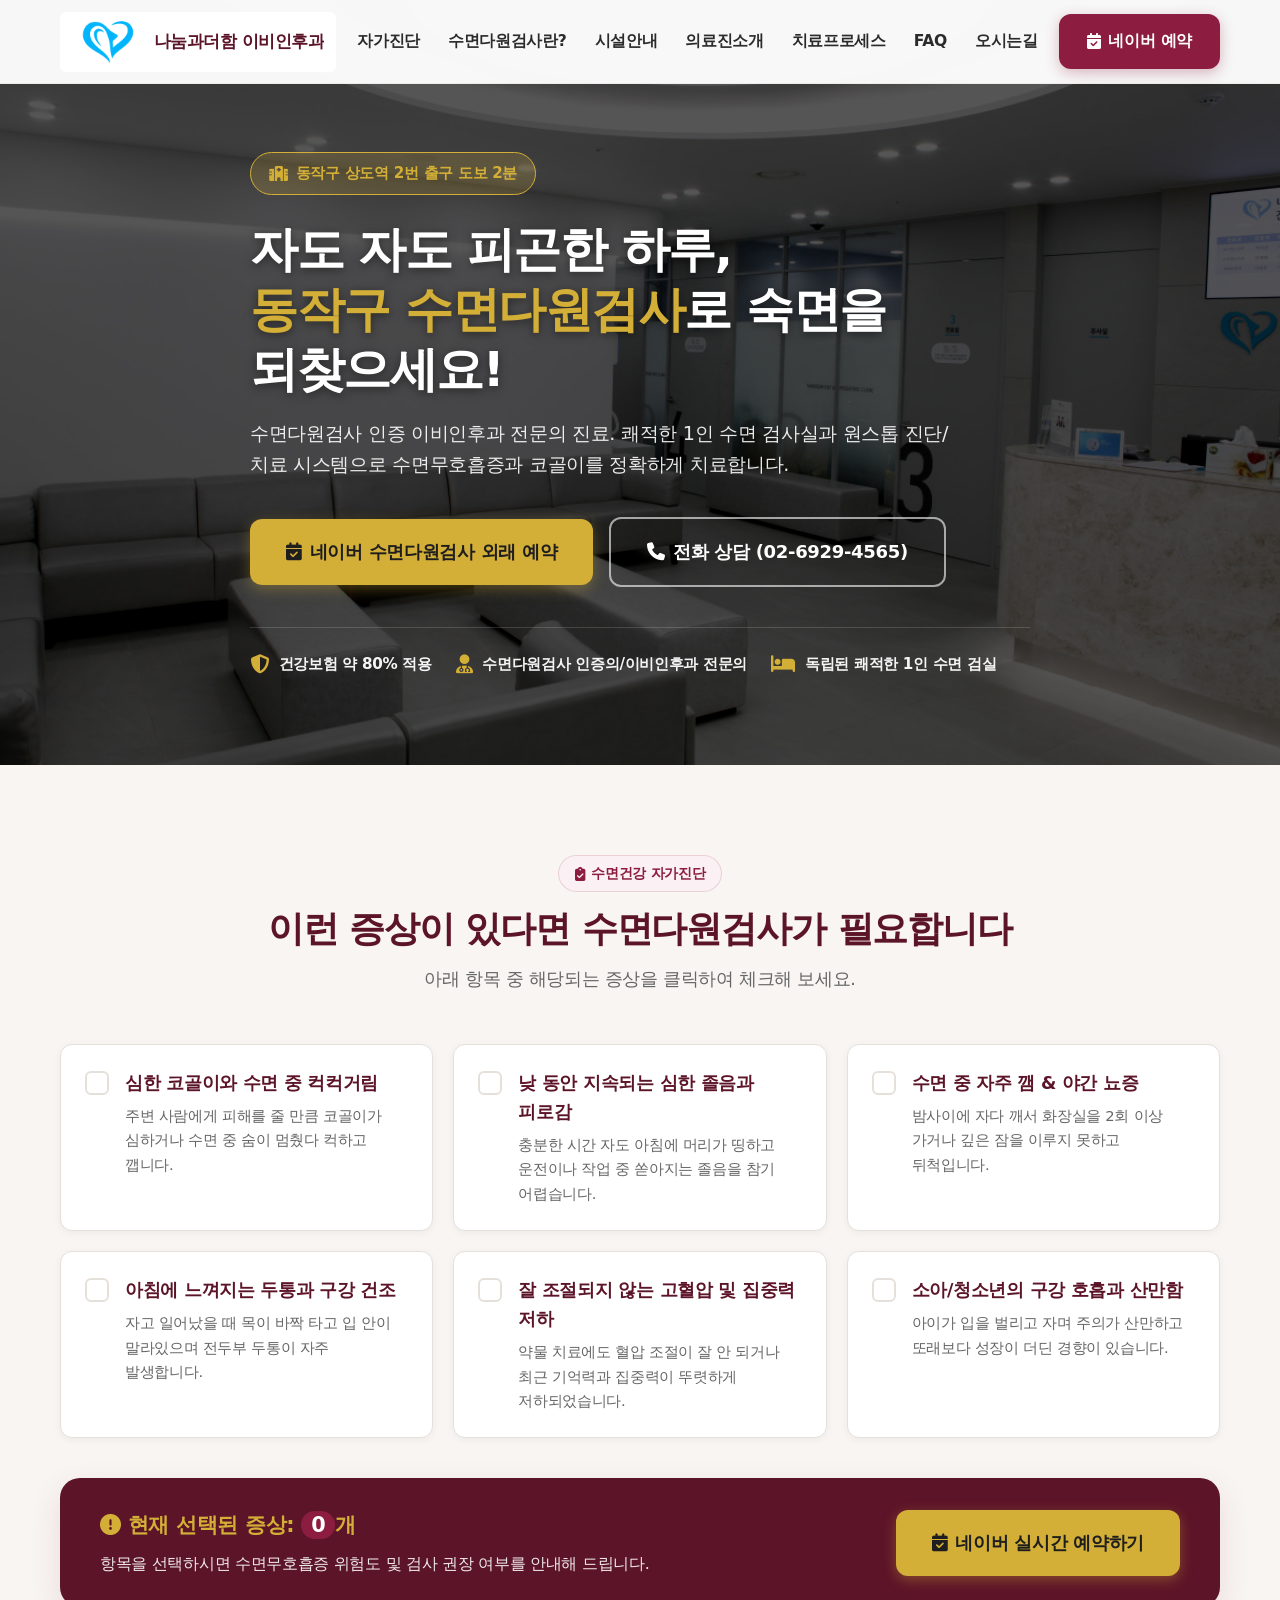
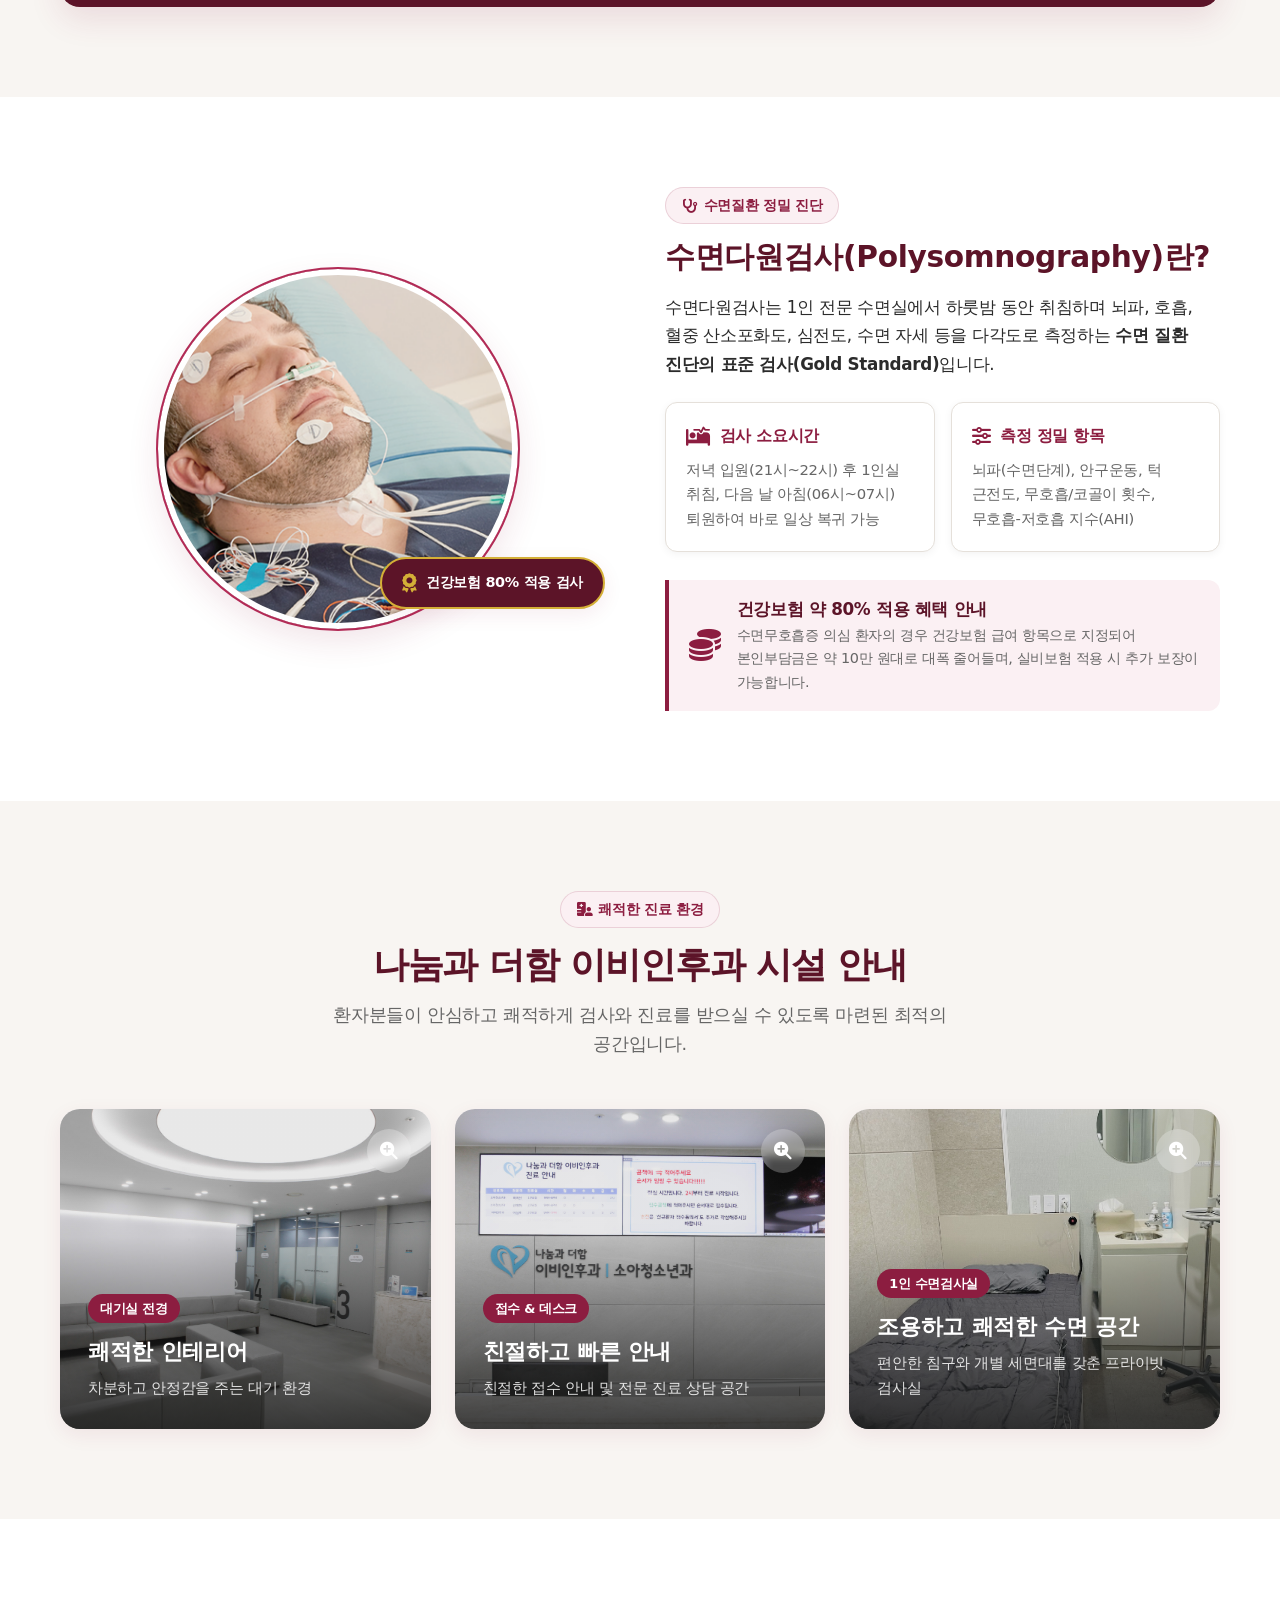
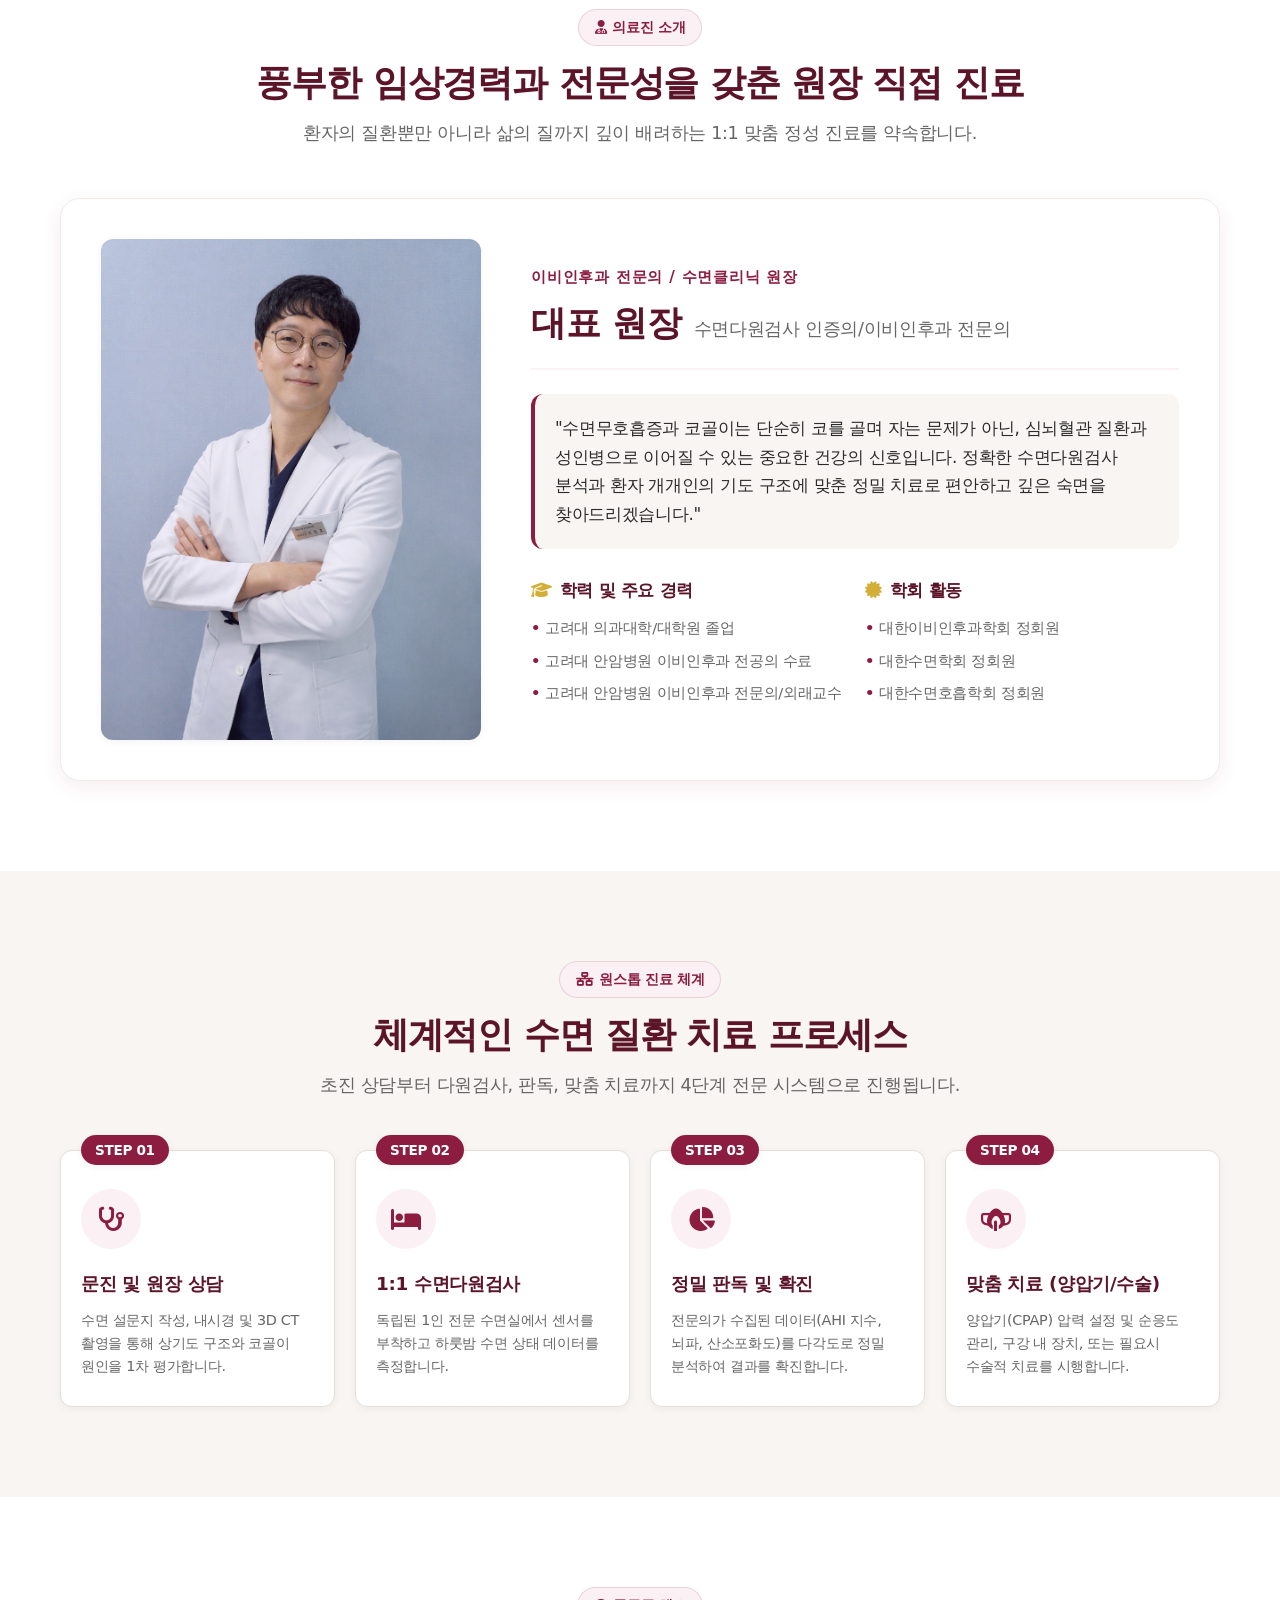
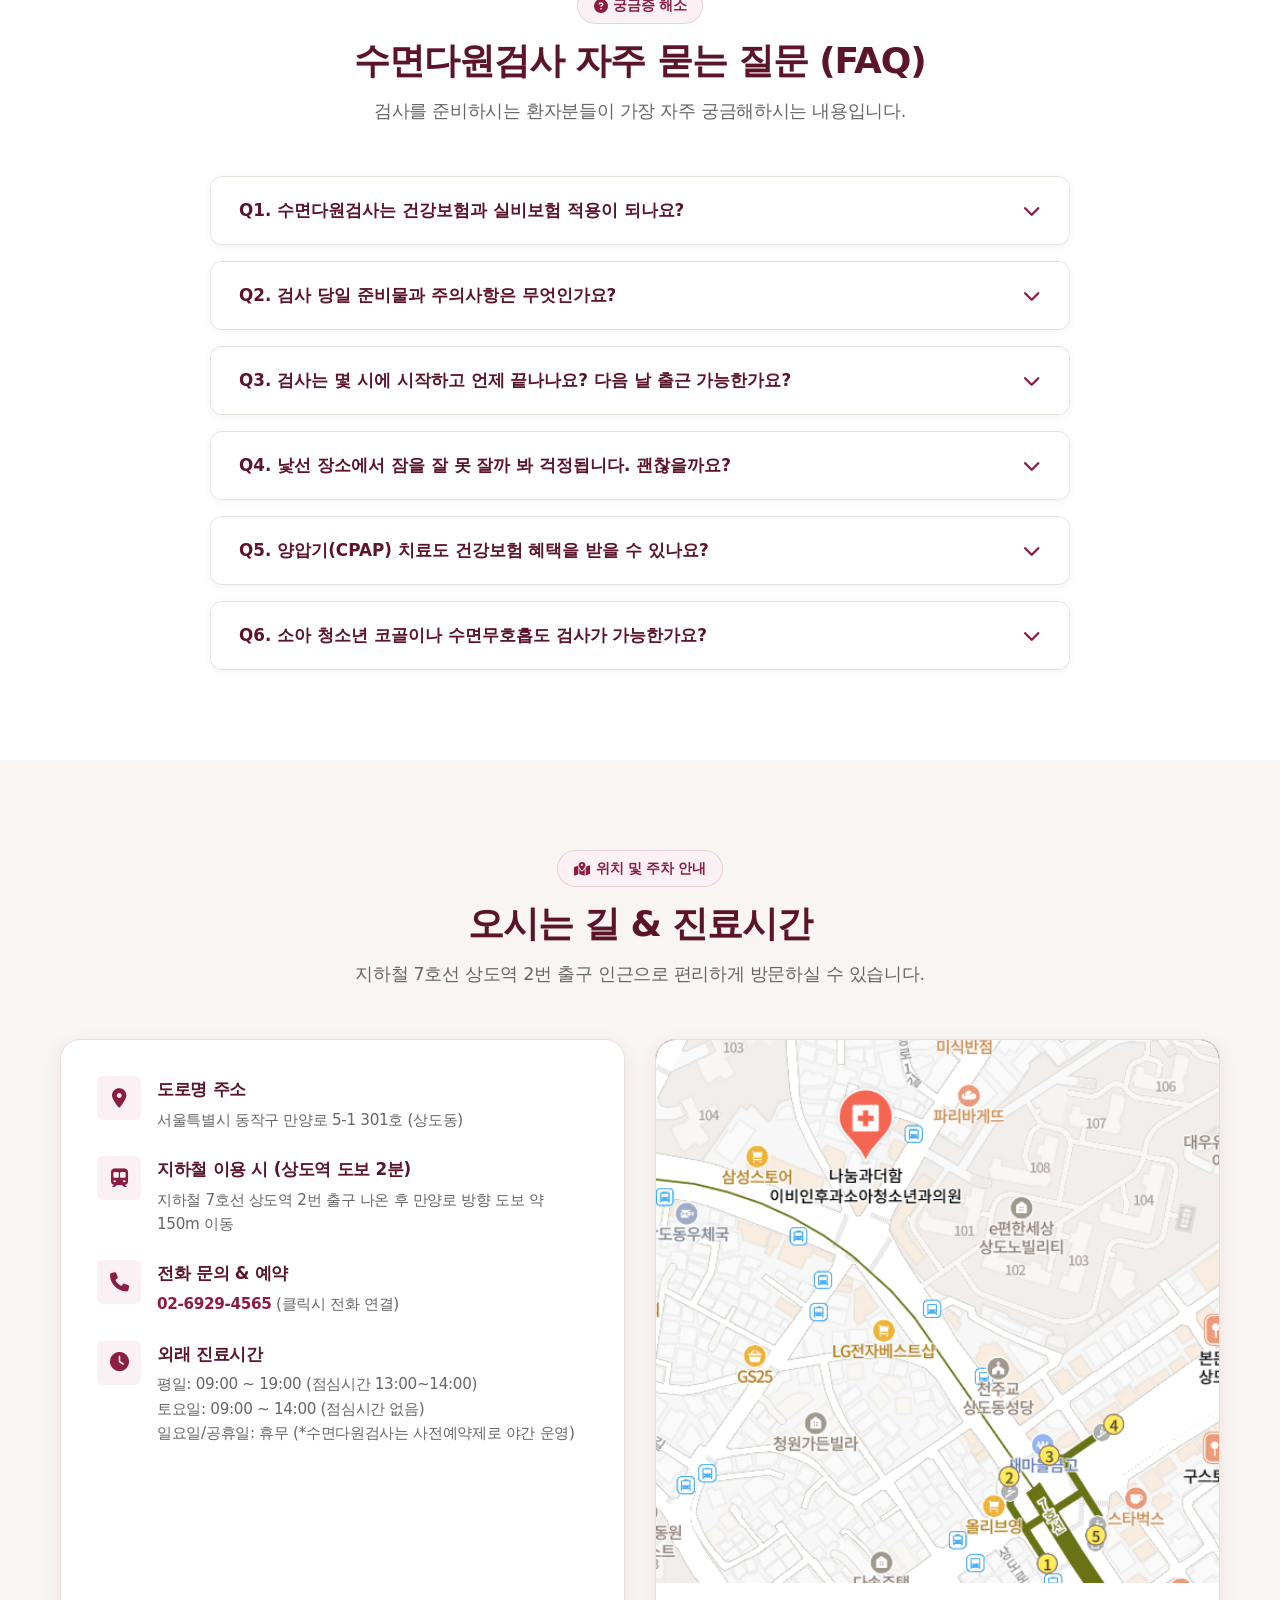
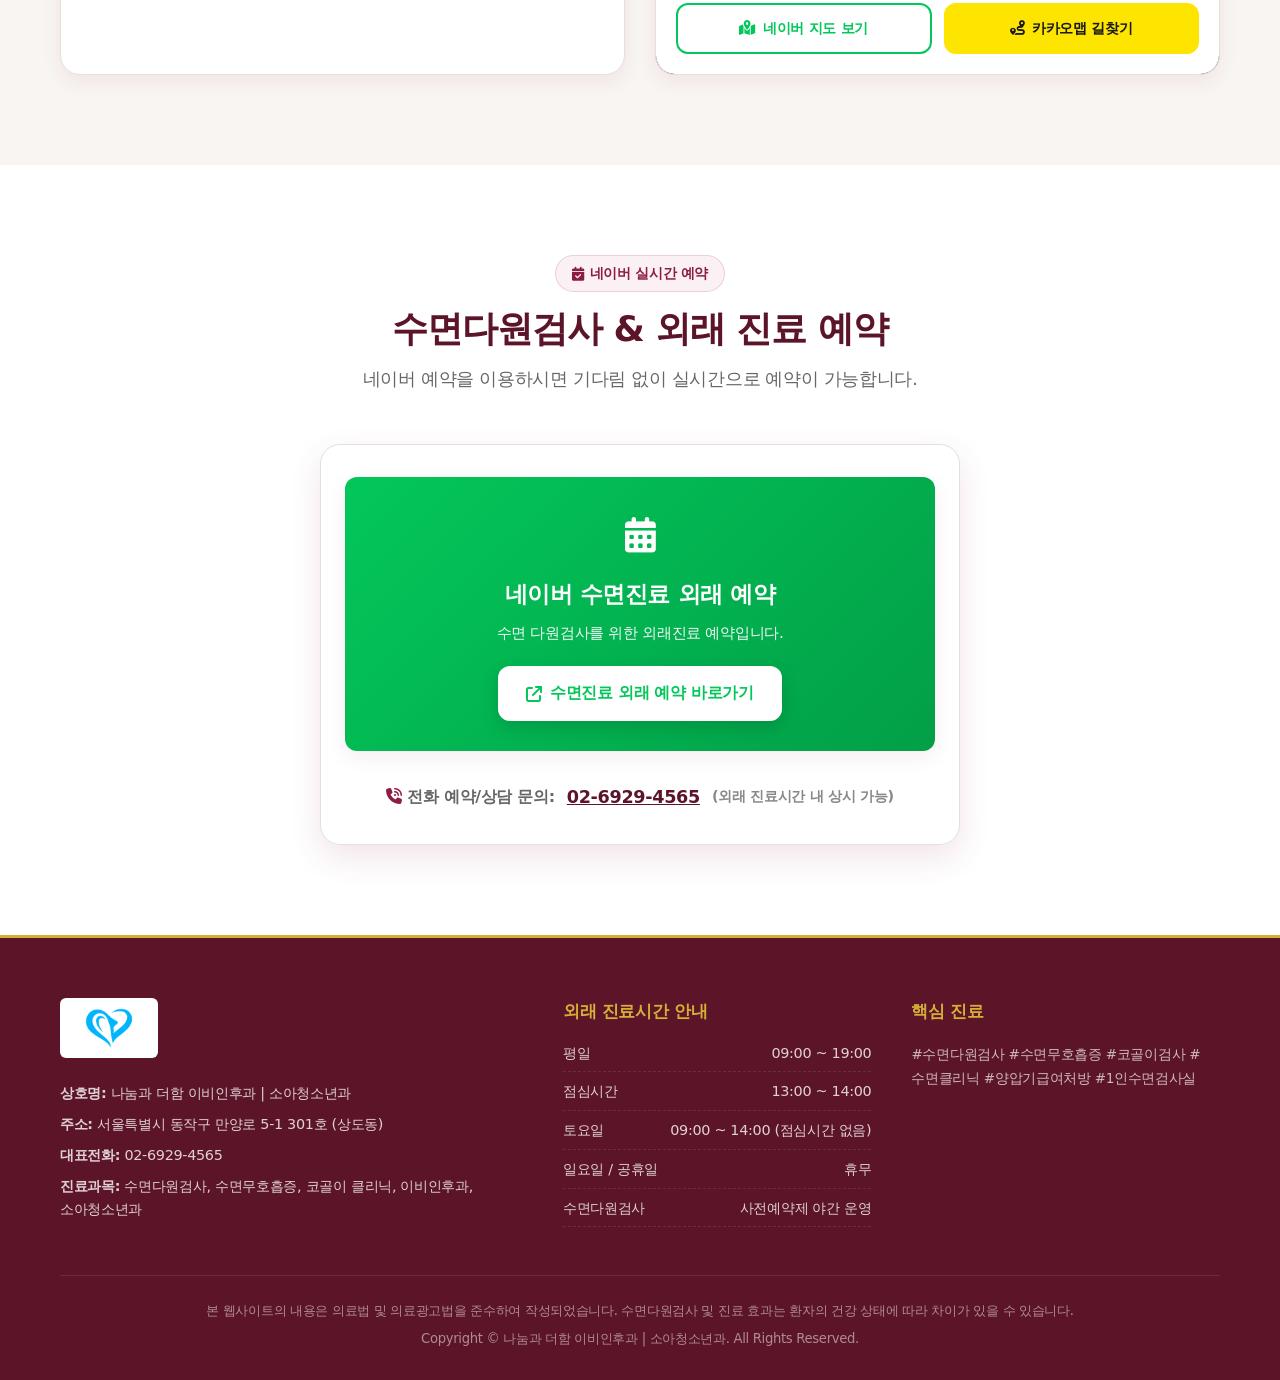
==== commit 9acb962c: "Update index.html" ====
--- a/index.html
+++ b/index.html
@@ -183,7 +183,7 @@
         <div class="hero-badges fade-in-up">
           <div class="hero-badge-item">
             <i class="fa-solid fa-shield-halved"></i>
-            <span>건강보험 약 80% 적용 지원</span>
+            <span>건강보험 약 80% 적용</span>
           </div>
           <div class="hero-badge-item">
             <i class="fa-solid fa-user-doctor"></i>
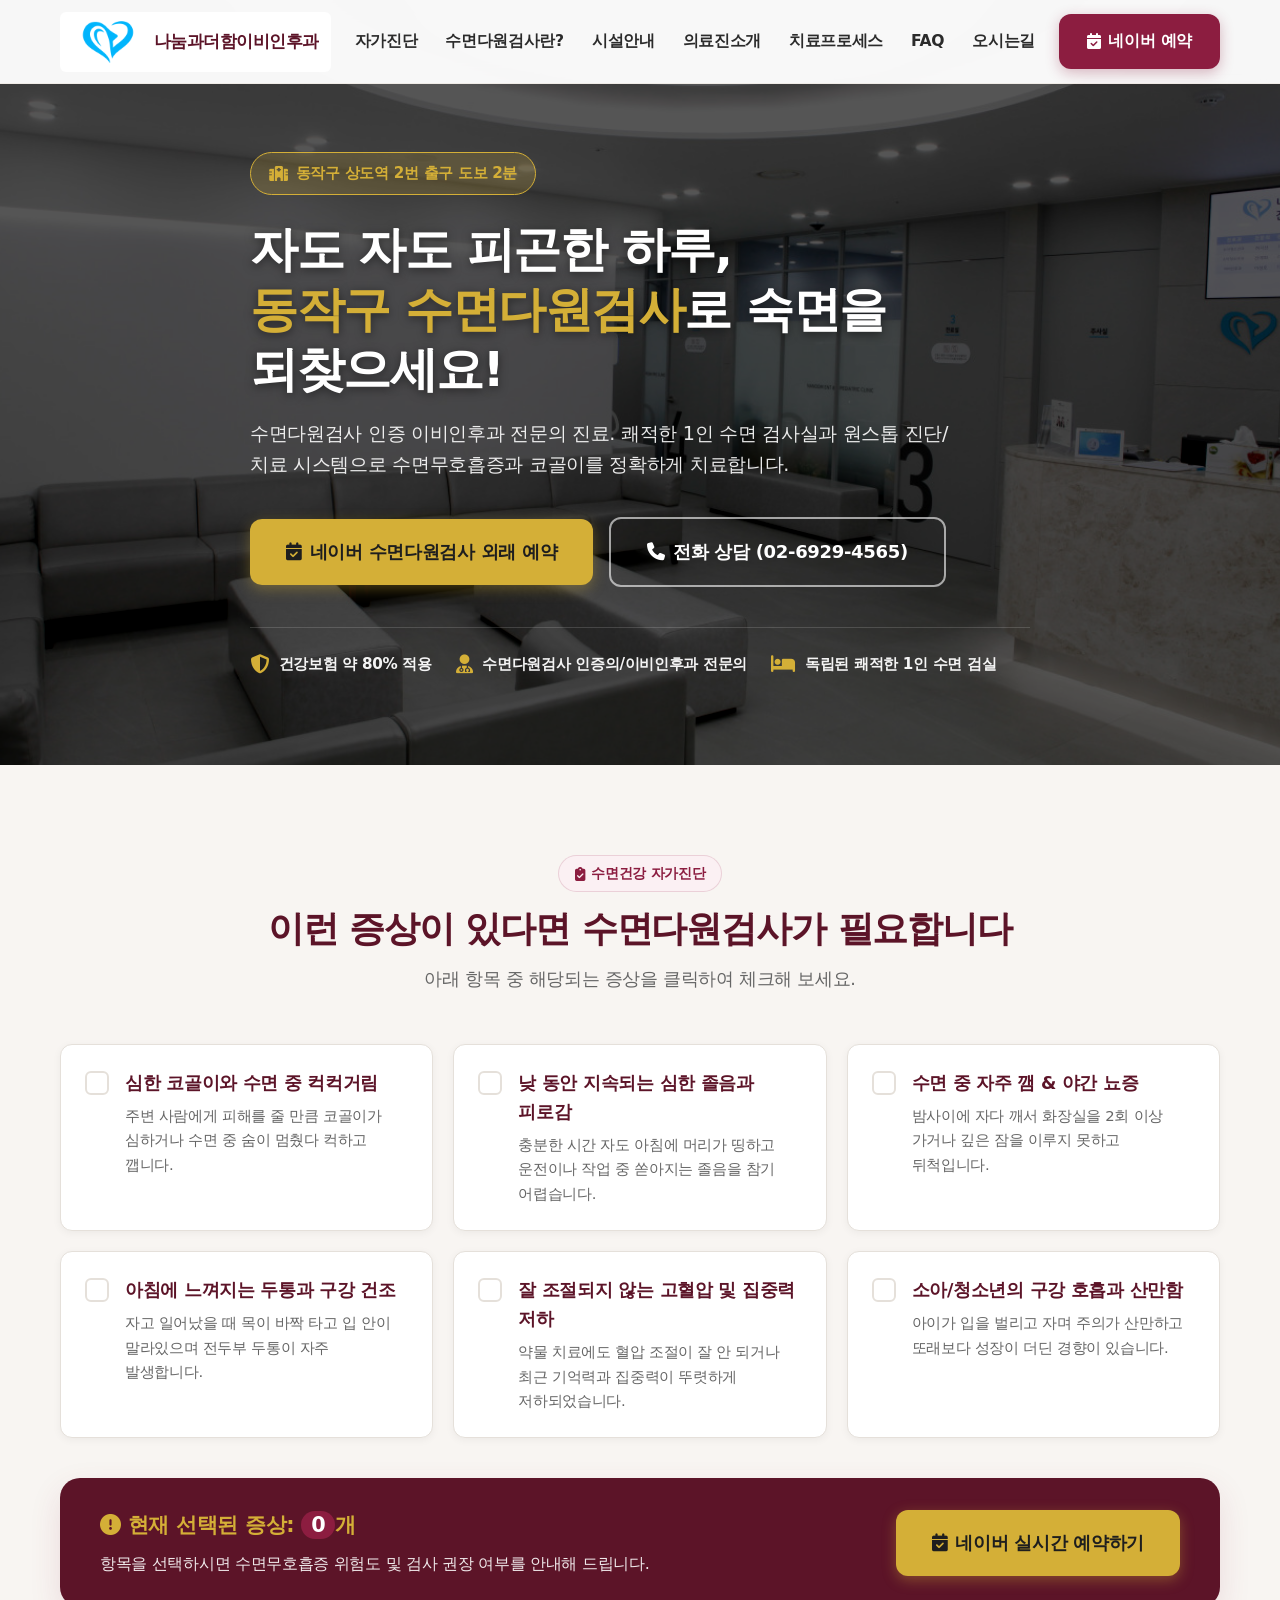
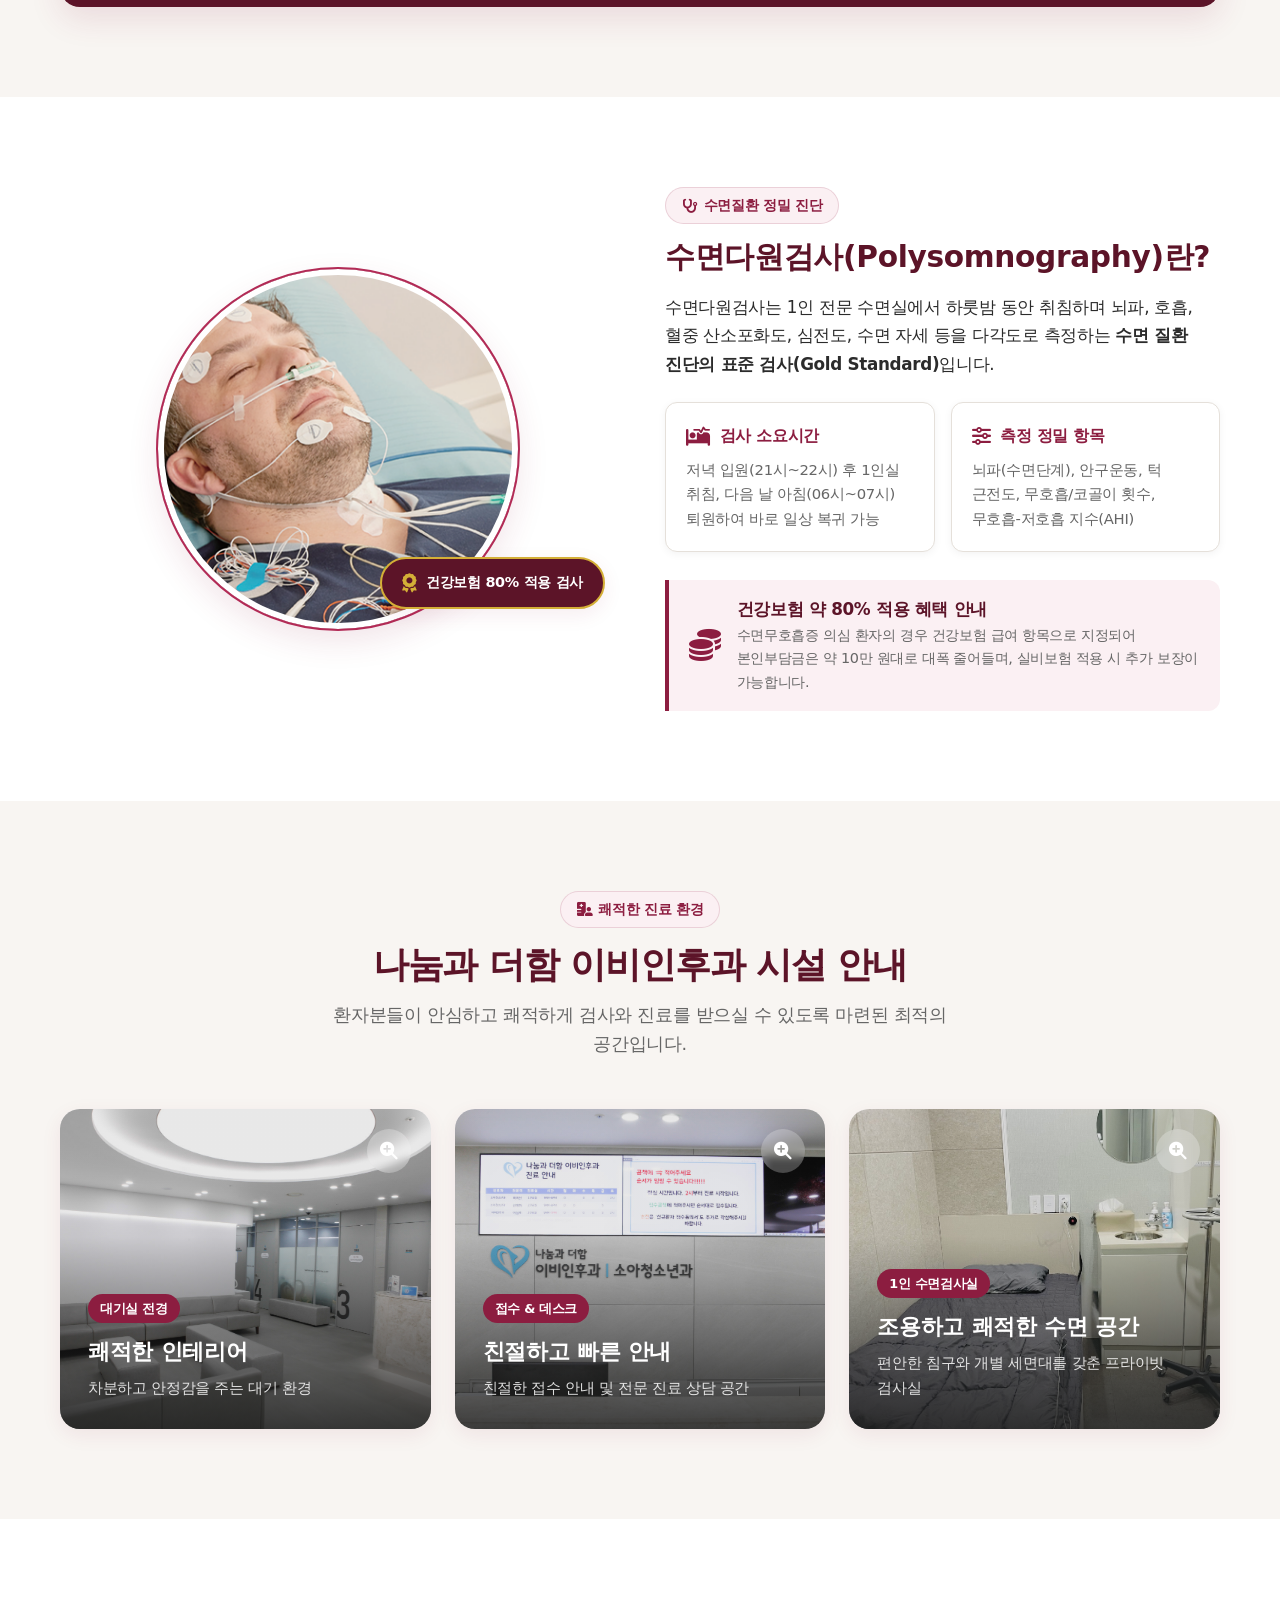
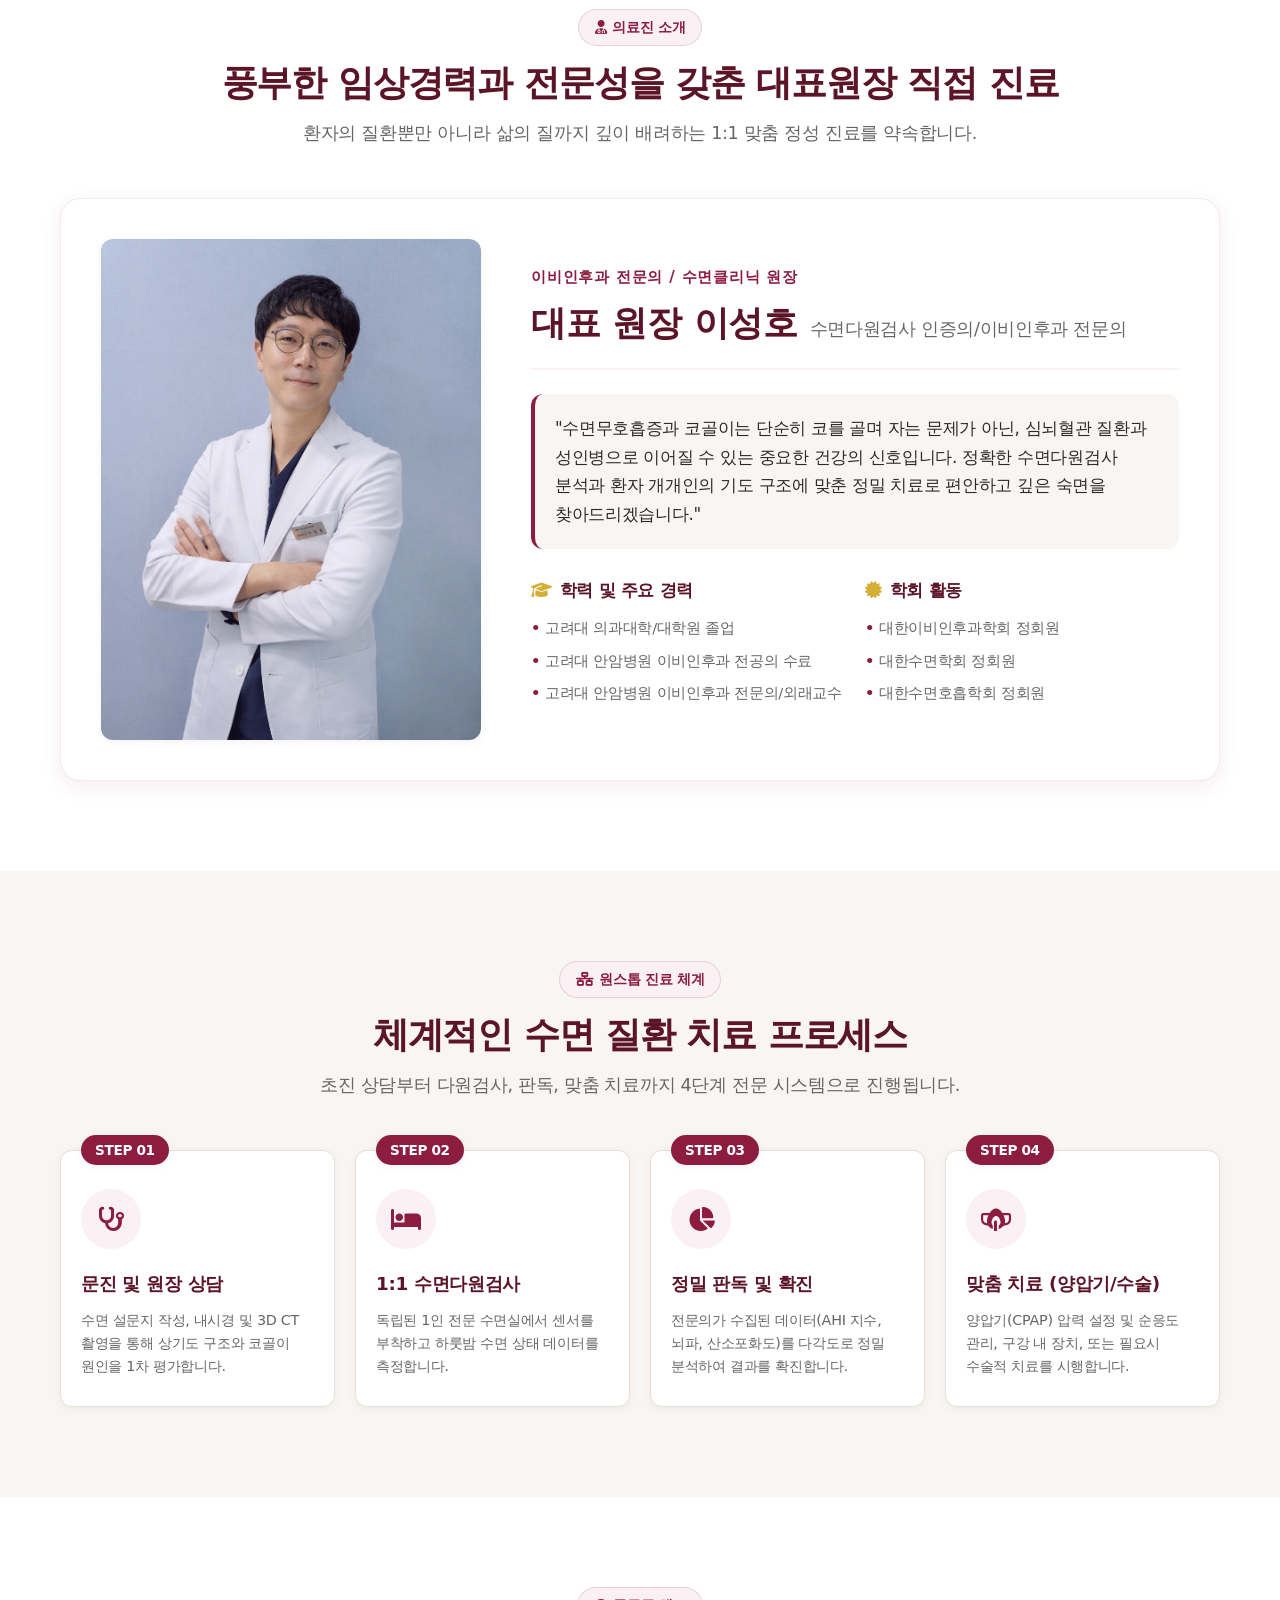
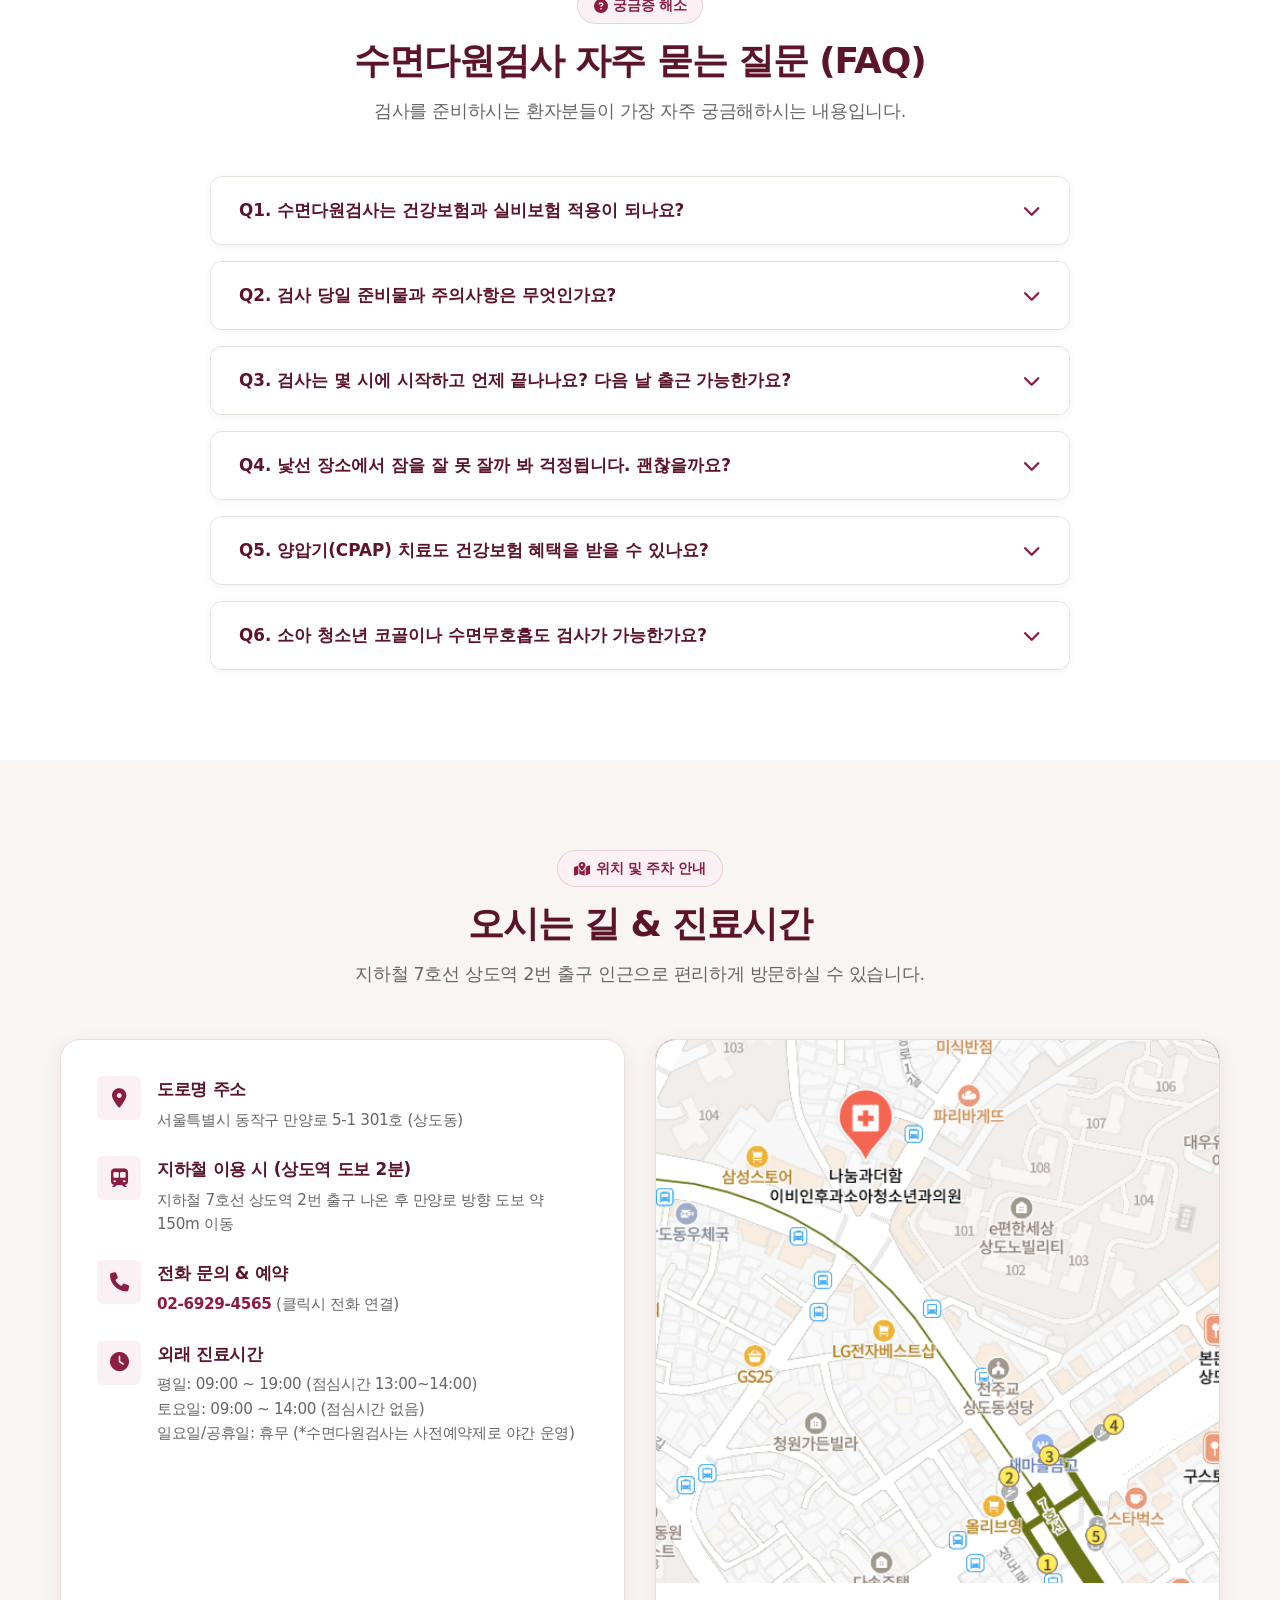
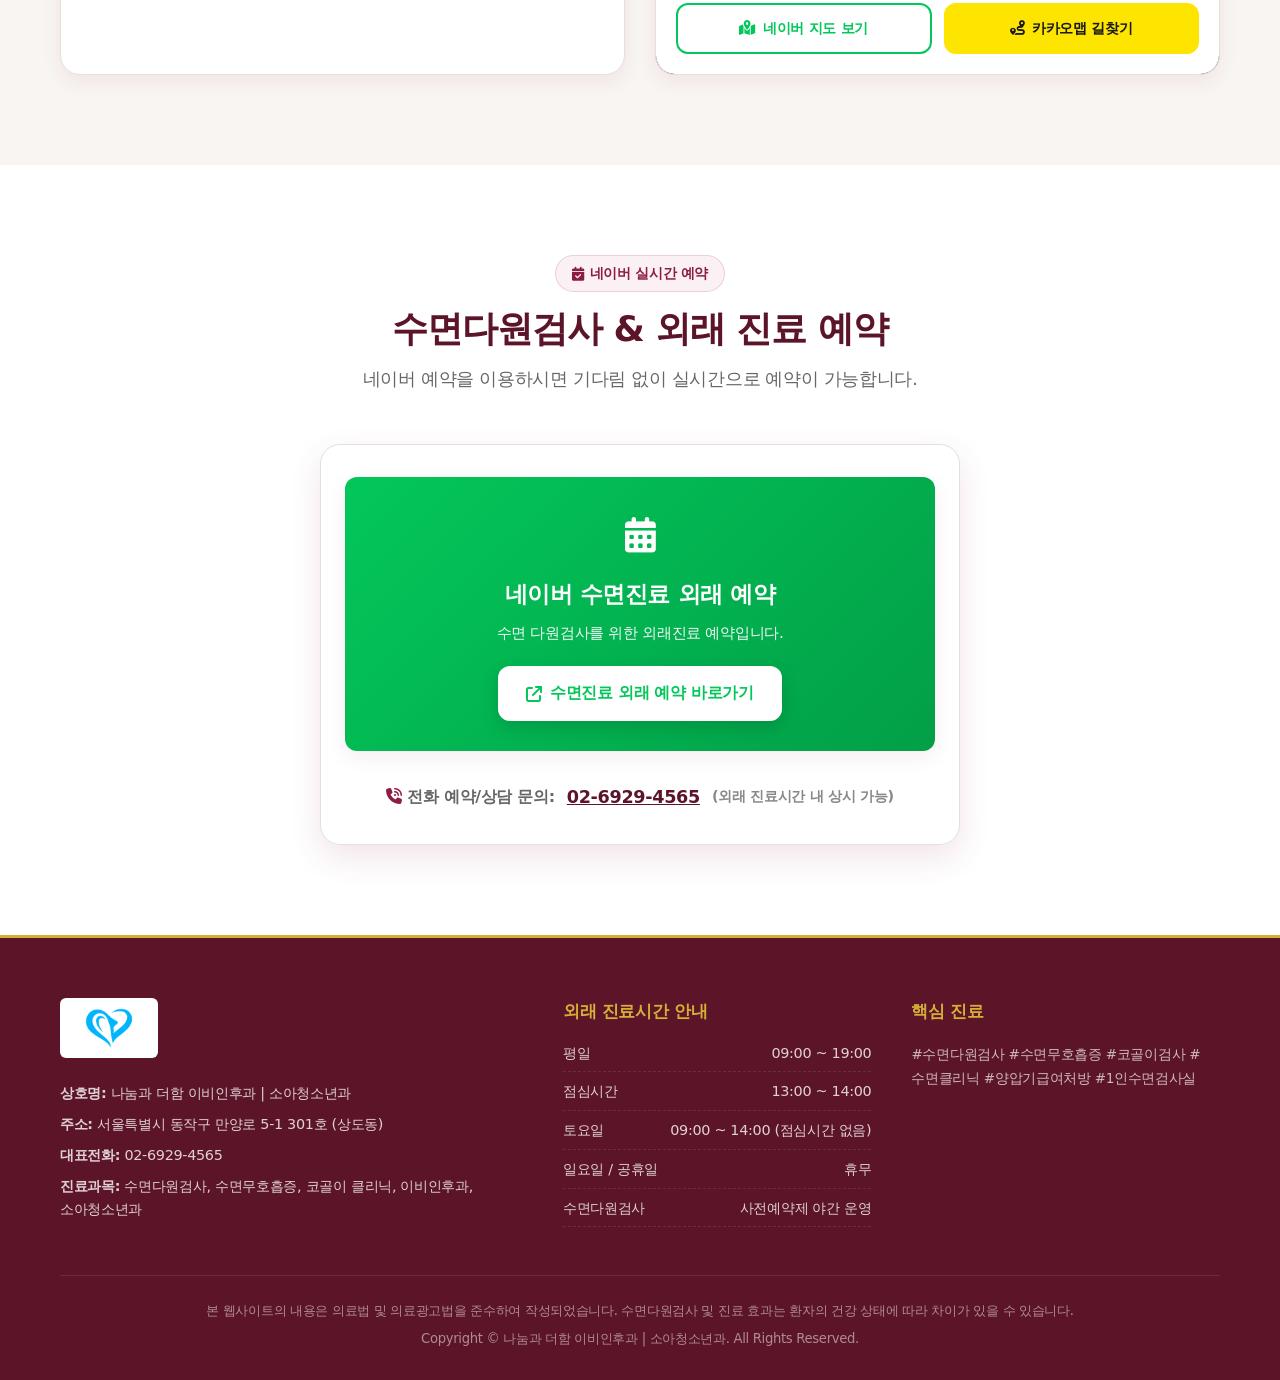
==== commit 706e2359: "Add files via upload" ====
--- a/index.html
+++ b/index.html
@@ -127,7 +127,7 @@
     <div class="container header-container">
       <a href="#" class="logo-link" title="나눔과 더함 이비인후과 홈">
         <img src="logo.png" alt="나눔과 더함 이비인후과 소아청소년과 로고" class="logo-img">
-        <span class="logo-title-text">나눔과더함 이비인후과</span>
+        <span class="logo-title-text">나눔과더함<br class="logo-line-break">이비인후과</span>
       </a>
 
       <nav>
@@ -398,7 +398,7 @@
       <div class="container">
         <div class="section-header fade-in-up">
           <span class="section-badge"><i class="fa-solid fa-user-doctor"></i> 의료진 소개</span>
-          <h2 class="section-title">풍부한 임상경력과 전문성을 갖춘 원장 직접 진료</h2>
+          <h2 class="section-title">풍부한 임상경력과 전문성을 갖춘 대표원장 직접 진료</h2>
           <p class="section-subtitle">환자의 질환뿐만 아니라 삶의 질까지 깊이 배려하는 1:1 맞춤 정성 진료를 약속합니다.</p>
         </div>
 
@@ -410,7 +410,7 @@
           <div class="doctor-details">
             <div class="doctor-info-header">
               <span class="doctor-title-tag">이비인후과 전문의 / 수면클리닉 원장</span>
-              <h3 class="doctor-name">대표 원장 <span>수면다원검사 인증의/이비인후과 전문의</span></h3>
+              <h3 class="doctor-name">대표 원장 이성호<span>수면다원검사 인증의/이비인후과 전문의</span></h3>
             </div>
 
             <div class="doctor-philosophy">
--- a/styles.css
+++ b/styles.css
@@ -282,6 +282,10 @@
   text-overflow: ellipsis; /* truncate gracefully instead of pushing the layout wide */
 }
 
+.logo-line-break {
+  display: none; /* PC/태블릿에서는 한 줄로 표기 */
+}
+
 .nav-menu {
   display: flex;
   align-items: center;
@@ -903,28 +907,40 @@
   .logo-img {
     height: 30px;
   }
+  .logo-line-break {
+    display: block; /* 모바일에서는 나눔과더함 / 이비인후과 두 줄로 표기 */
+  }
   .logo-title-text {
     font-size: 0.72rem;
-    max-width: 40vw; /* enough room to show the full clinic name without cutting it off */
+    max-width: 26vw; /* 두 줄 표기이므로 가로 폭은 줄이고 세로로 배치 */
     overflow: visible;
     text-overflow: clip;
     white-space: normal;
-    line-height: 1.15;
+    line-height: 1.25;
     word-break: keep-all; /* wrap between words, not mid-word, for Korean text */
+  }
+  /* 스크롤 시(.header.scrolled)에도 로고/글자 크기가 변하지 않도록 고정 */
+  .header.scrolled .logo-img {
+    height: 30px;
+  }
+  .header.scrolled .logo-title-text {
+    font-size: 0.72rem;
+    line-height: 1.25;
   }
   .header-actions {
     gap: 6px;
   }
   .header-actions .header-reserve-btn {
     padding: 8px 10px;
-    gap: 0;
-    font-size: 0.78rem;
+    gap: 4px;
+    font-size: 0.7rem;
   }
   .header-reserve-btn i {
-    font-size: 1rem;
+    font-size: 0.85rem;
   }
   .reserve-btn-text {
-    display: none; /* icon-only on very small screens so the logo name has room */
+    display: inline; /* 네이버 예약 텍스트를 버튼에 노출 */
+    white-space: nowrap;
   }
   .mobile-nav-toggle {
     padding: 6px;
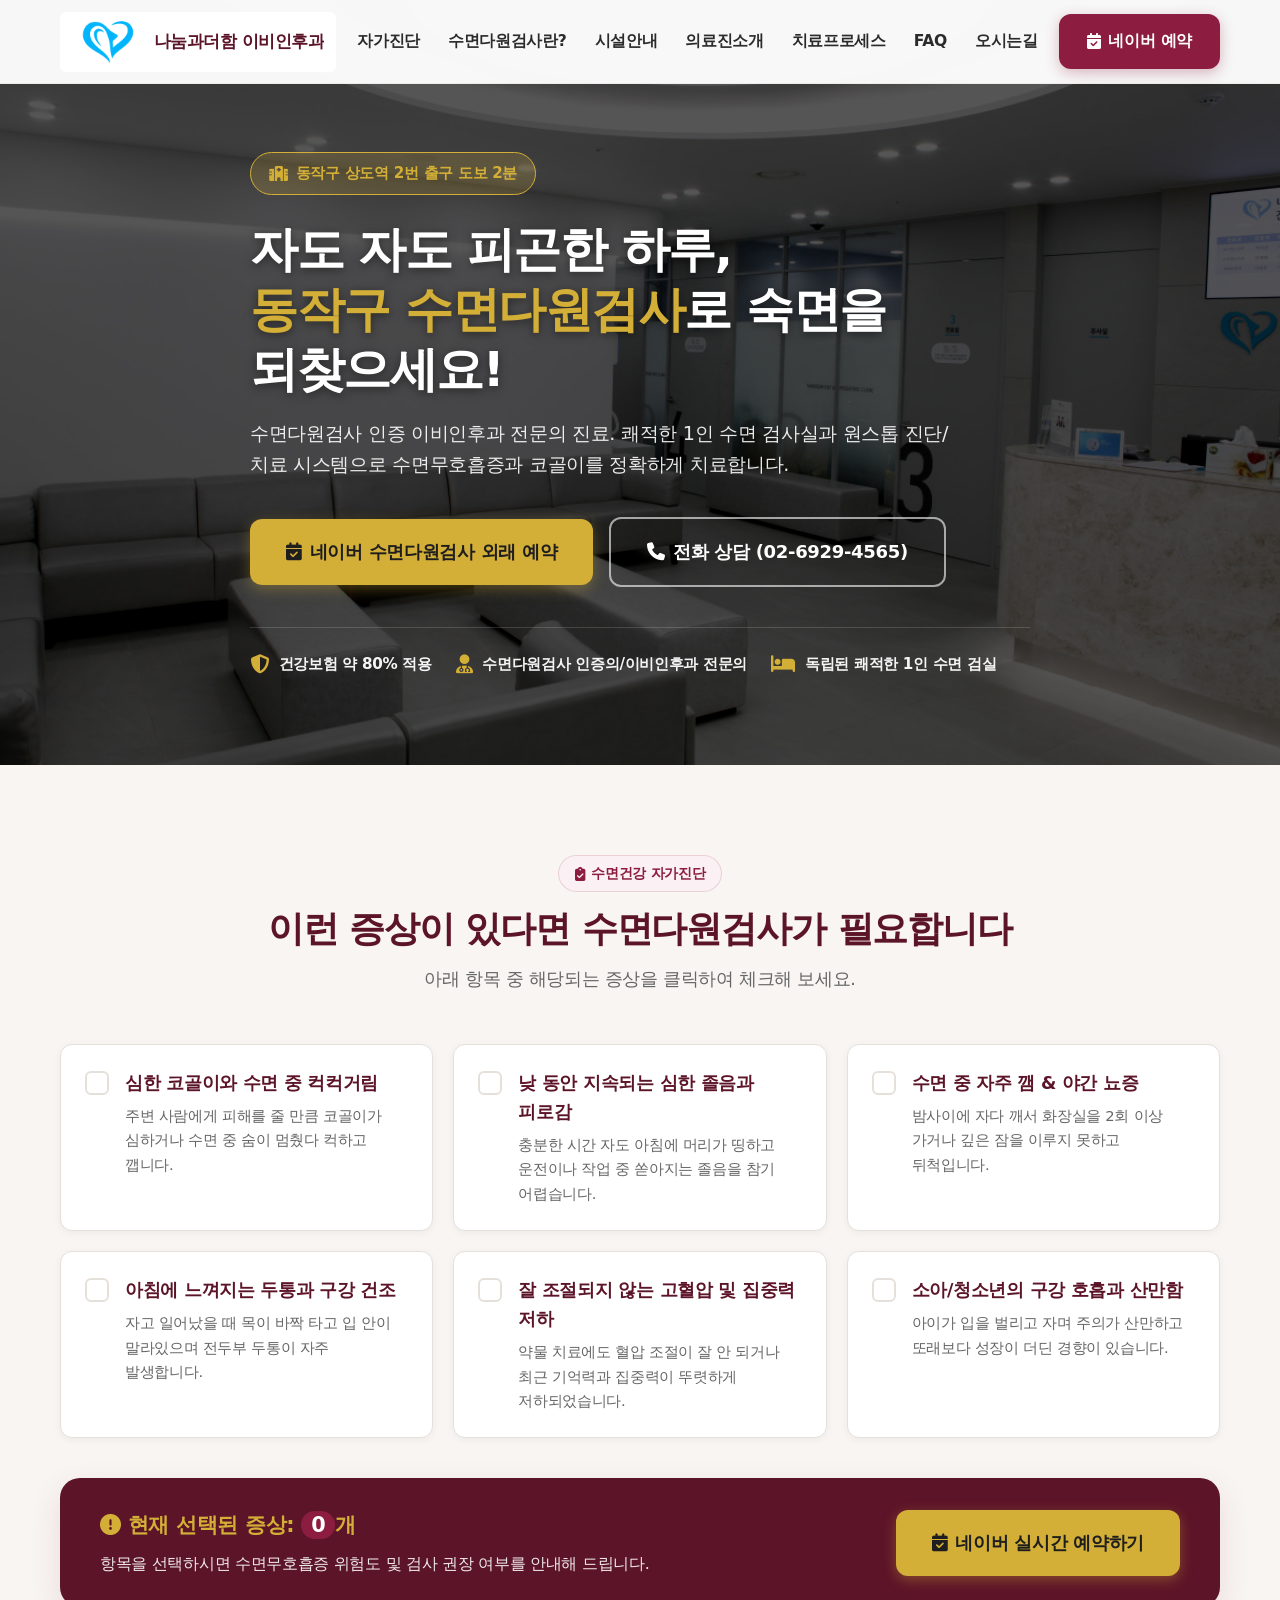
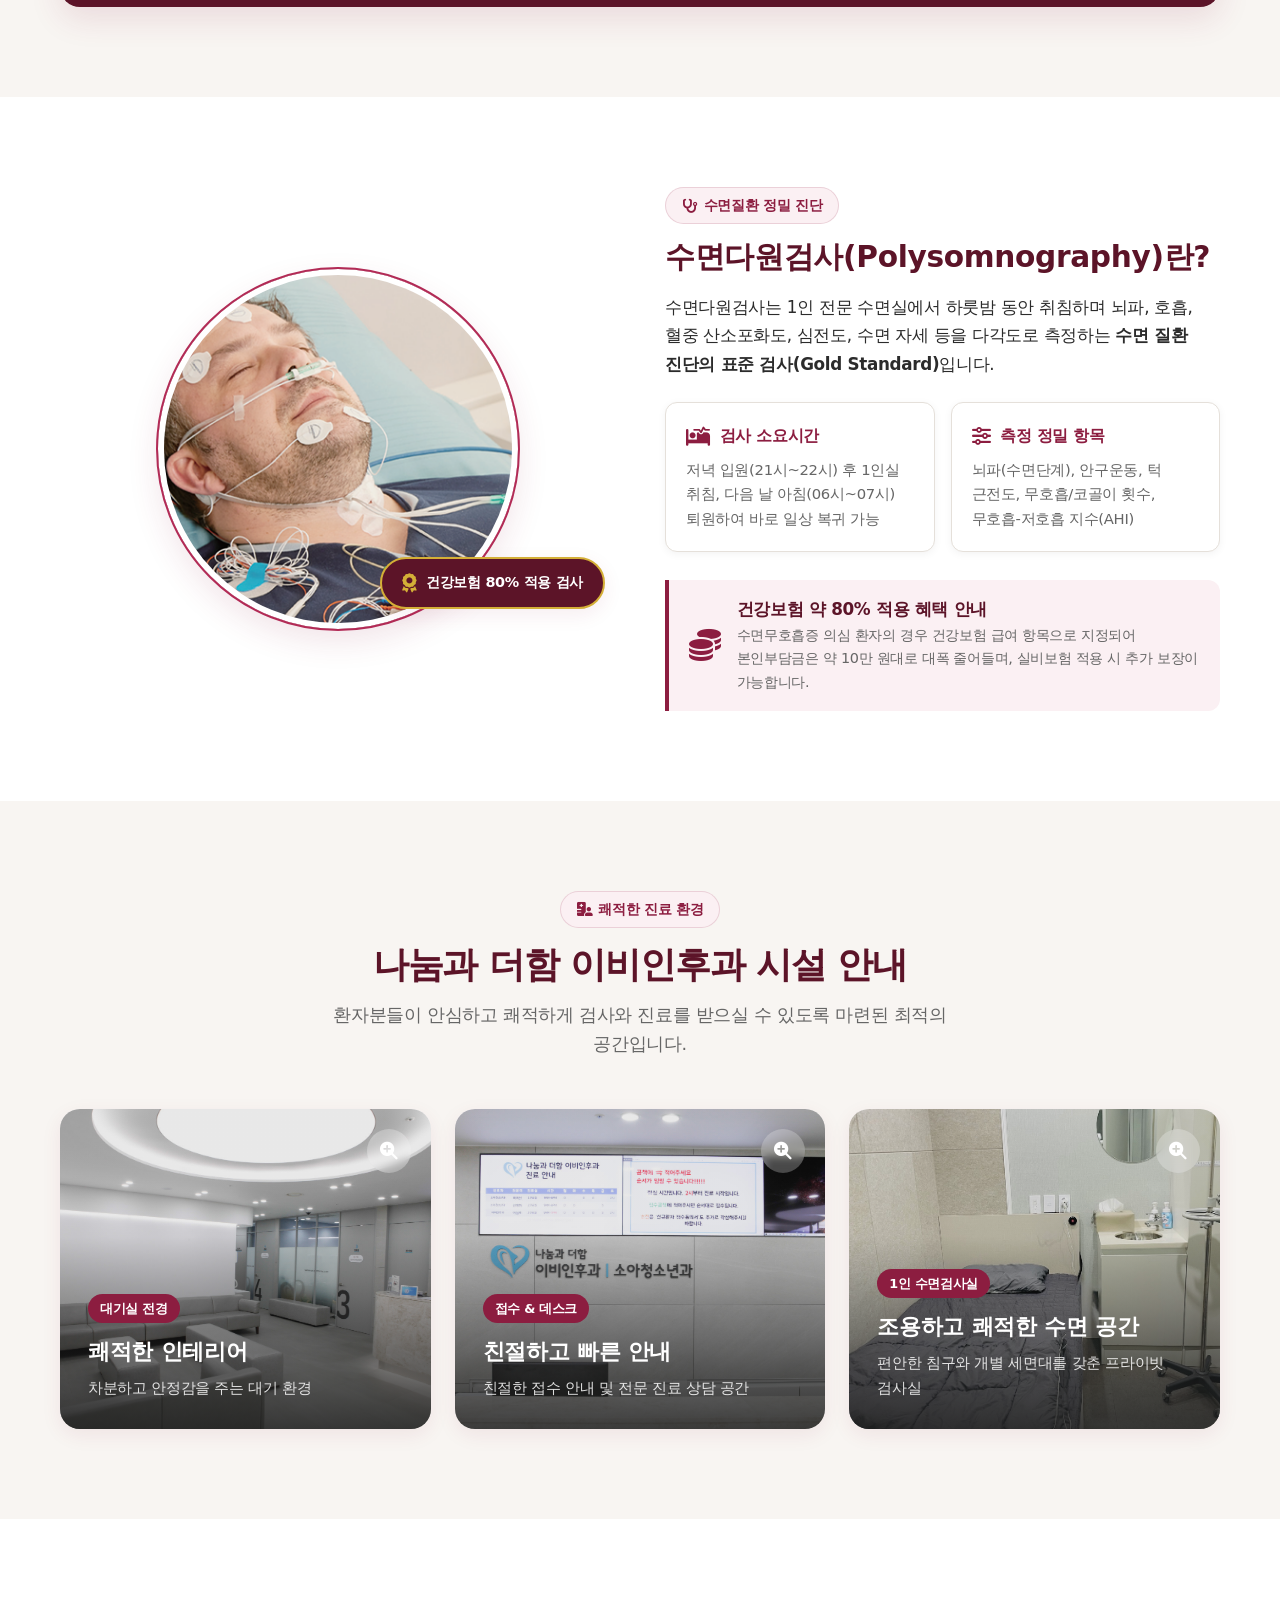
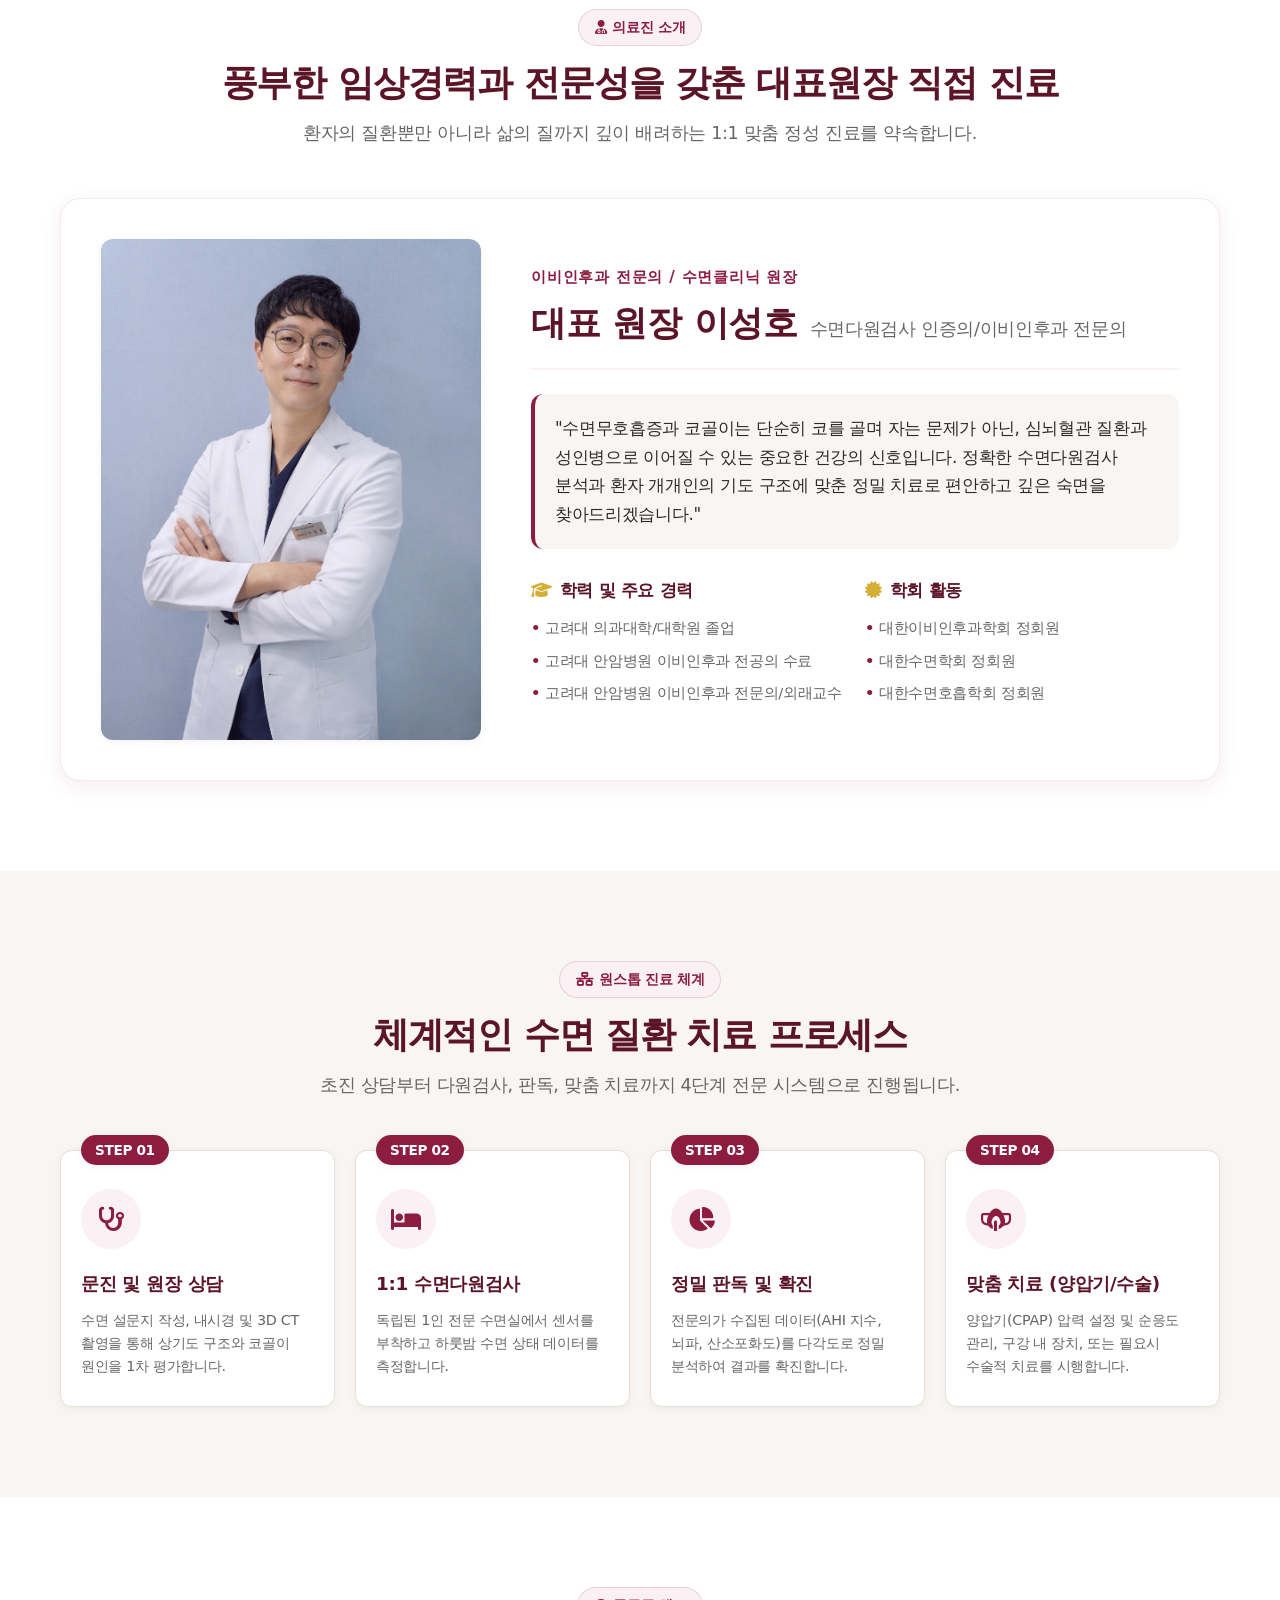
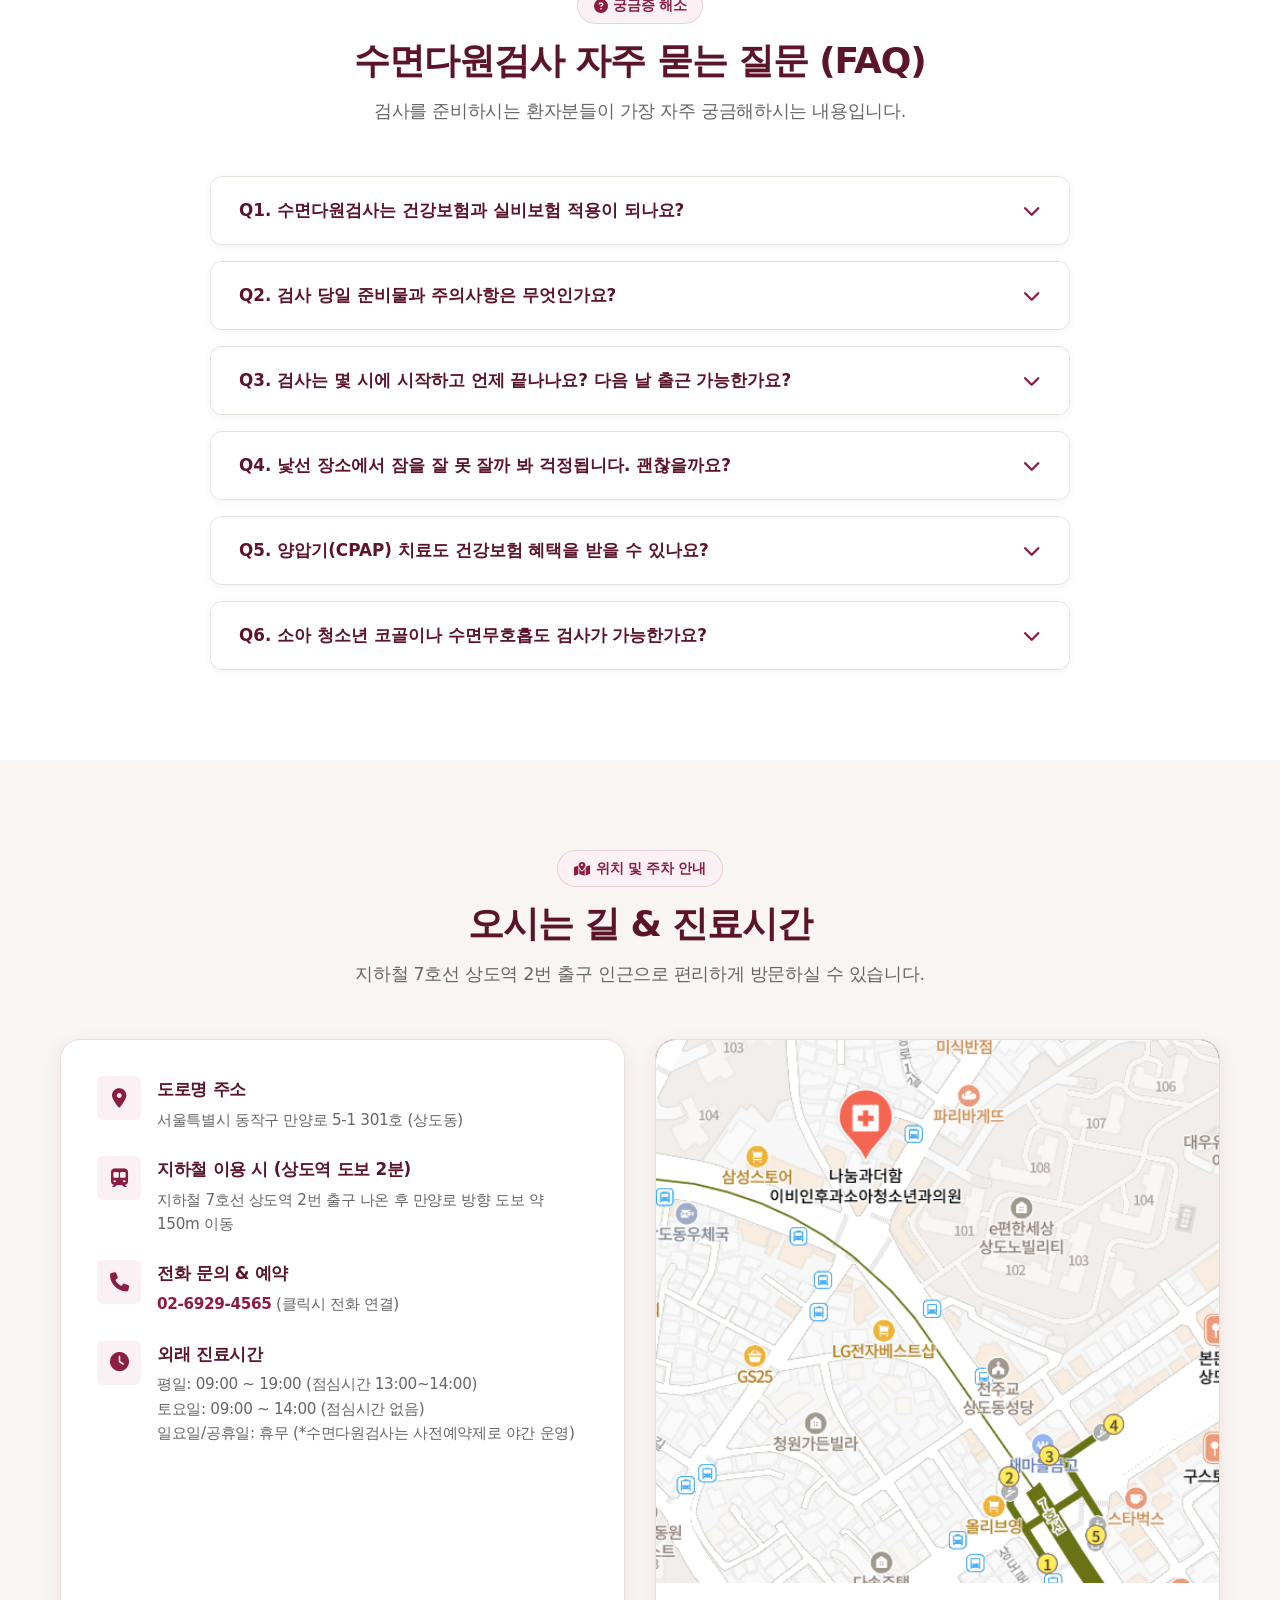
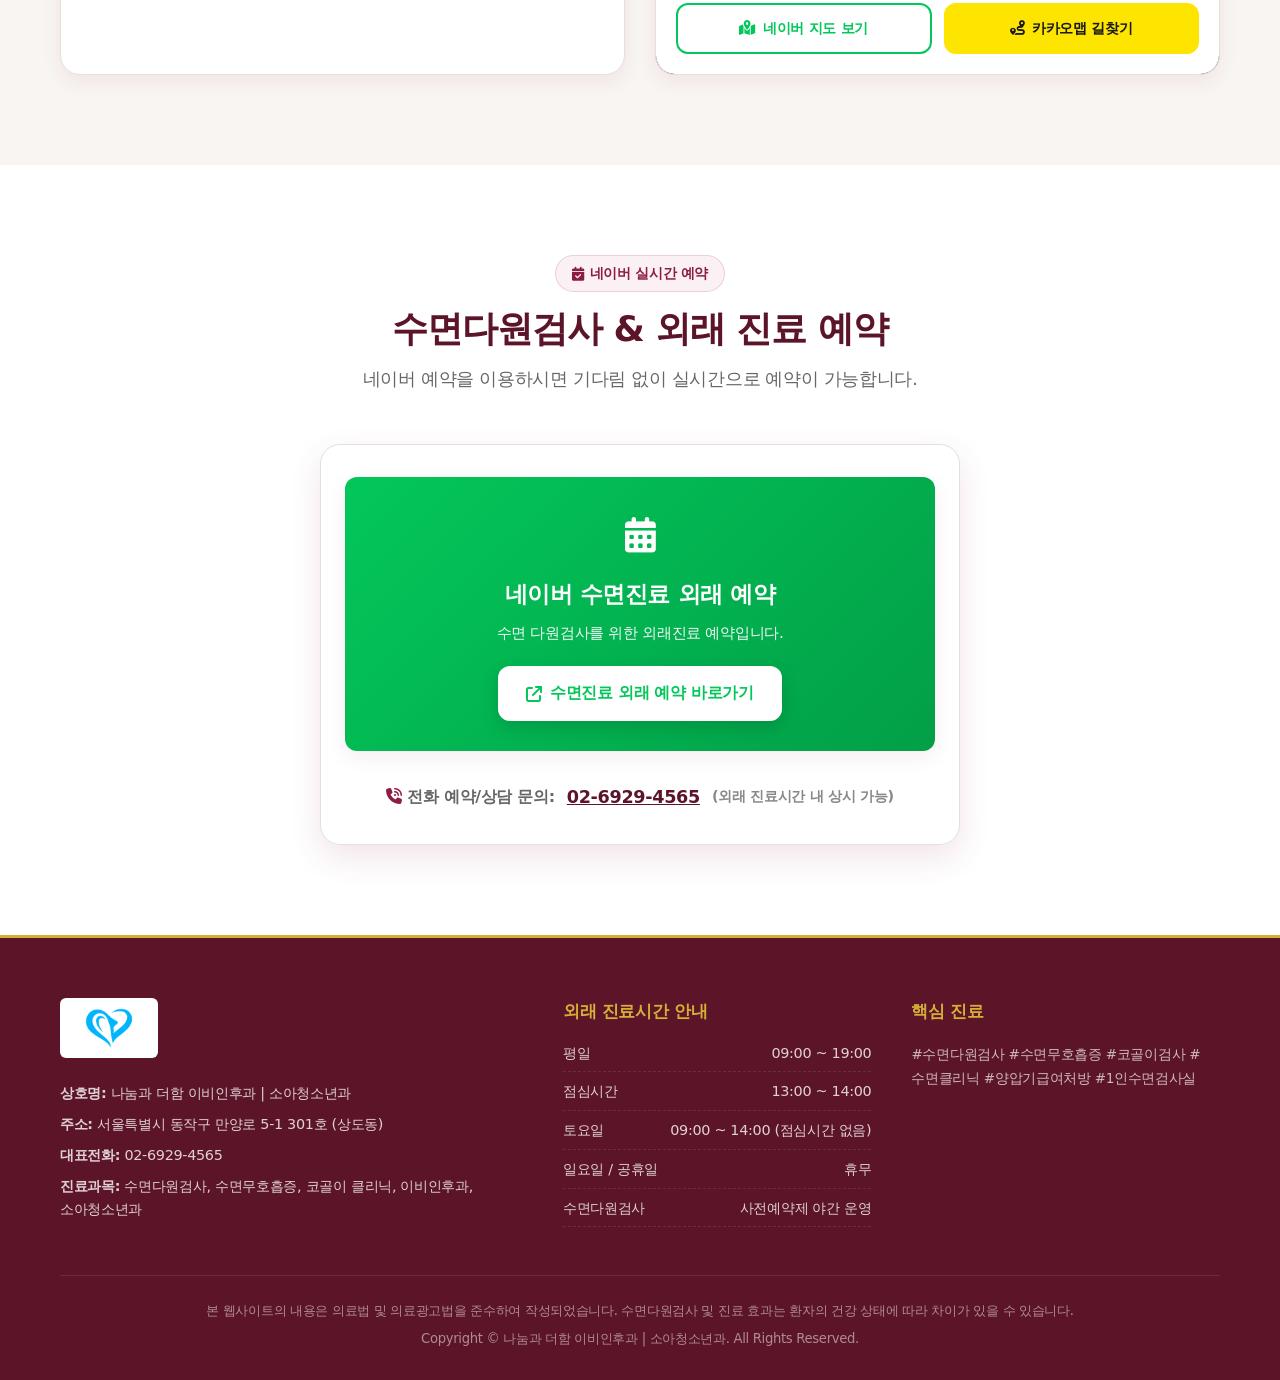
==== commit ed466cee: "Add files via upload" ====
--- a/index.html
+++ b/index.html
@@ -127,7 +127,7 @@
     <div class="container header-container">
       <a href="#" class="logo-link" title="나눔과 더함 이비인후과 홈">
         <img src="logo.png" alt="나눔과 더함 이비인후과 소아청소년과 로고" class="logo-img">
-        <span class="logo-title-text">나눔과더함<br class="logo-line-break">이비인후과</span>
+        <span class="logo-title-text">나눔과더함 이비인후과</span>
       </a>
 
       <nav>
--- a/styles.css
+++ b/styles.css
@@ -282,10 +282,6 @@
   text-overflow: ellipsis; /* truncate gracefully instead of pushing the layout wide */
 }
 
-.logo-line-break {
-  display: none; /* PC/태블릿에서는 한 줄로 표기 */
-}
-
 .nav-menu {
   display: flex;
   align-items: center;
@@ -898,53 +894,49 @@
 
 @media (max-width: 576px) {
   .header-container {
-    gap: 6px;
+    gap: 4px;
   }
   .logo-link {
-    padding: 4px 8px;
+    padding: 4px 6px;
     gap: 5px;
   }
   .logo-img {
-    height: 30px;
-  }
-  .logo-line-break {
-    display: block; /* 모바일에서는 나눔과더함 / 이비인후과 두 줄로 표기 */
+    height: 26px;
   }
   .logo-title-text {
-    font-size: 0.72rem;
-    max-width: 26vw; /* 두 줄 표기이므로 가로 폭은 줄이고 세로로 배치 */
+    font-size: 0.8rem;
+    max-width: none; /* 한 줄로 길게 표기 */
     overflow: visible;
     text-overflow: clip;
-    white-space: normal;
-    line-height: 1.25;
-    word-break: keep-all; /* wrap between words, not mid-word, for Korean text */
+    white-space: nowrap;
+    line-height: 1.2;
   }
   /* 스크롤 시(.header.scrolled)에도 로고/글자 크기가 변하지 않도록 고정 */
   .header.scrolled .logo-img {
-    height: 30px;
+    height: 26px;
   }
   .header.scrolled .logo-title-text {
-    font-size: 0.72rem;
-    line-height: 1.25;
+    font-size: 0.8rem;
+    line-height: 1.2;
   }
   .header-actions {
-    gap: 6px;
+    gap: 4px;
   }
   .header-actions .header-reserve-btn {
-    padding: 8px 10px;
-    gap: 4px;
-    font-size: 0.7rem;
+    padding: 6px 8px;
+    gap: 3px;
+    font-size: 0.68rem;
   }
   .header-reserve-btn i {
-    font-size: 0.85rem;
+    font-size: 0.8rem;
   }
   .reserve-btn-text {
     display: inline; /* 네이버 예약 텍스트를 버튼에 노출 */
     white-space: nowrap;
   }
   .mobile-nav-toggle {
-    padding: 6px;
-    font-size: 1.3rem;
+    padding: 4px;
+    font-size: 1.2rem;
   }
 }
 
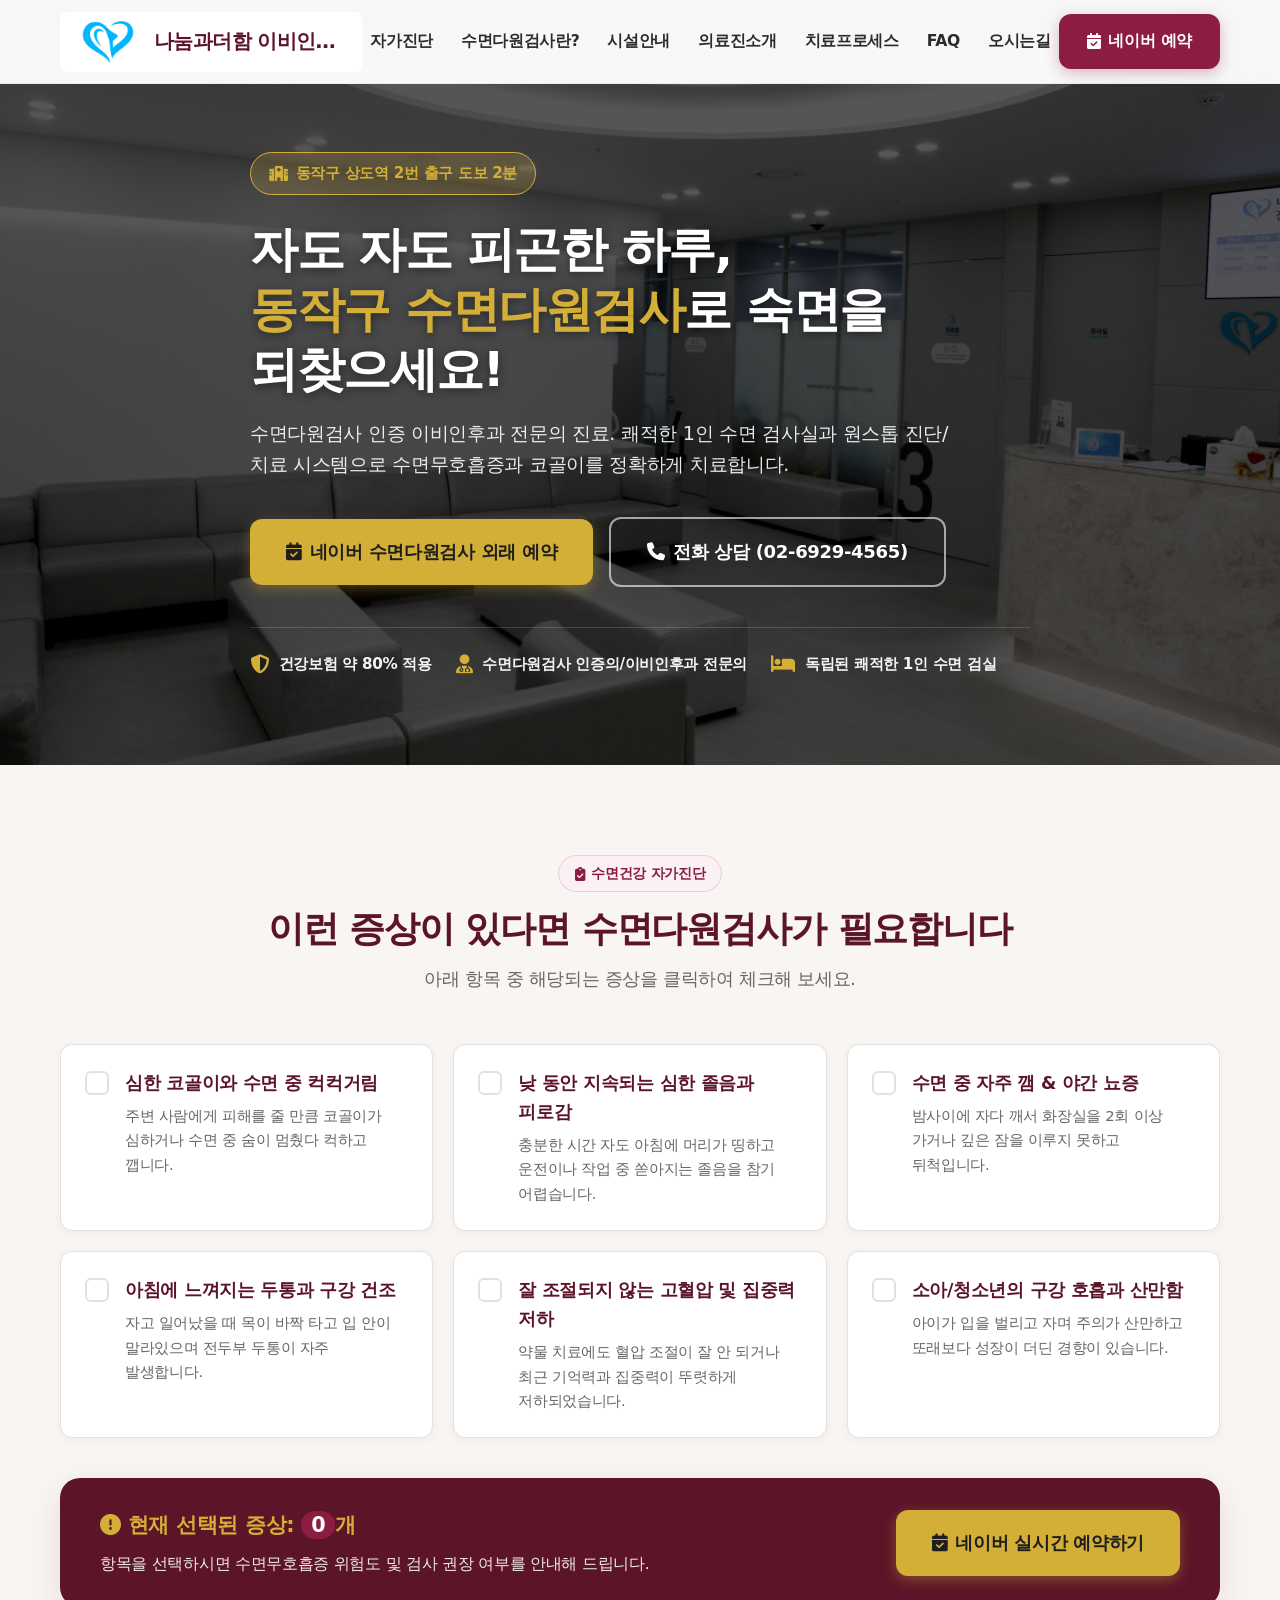
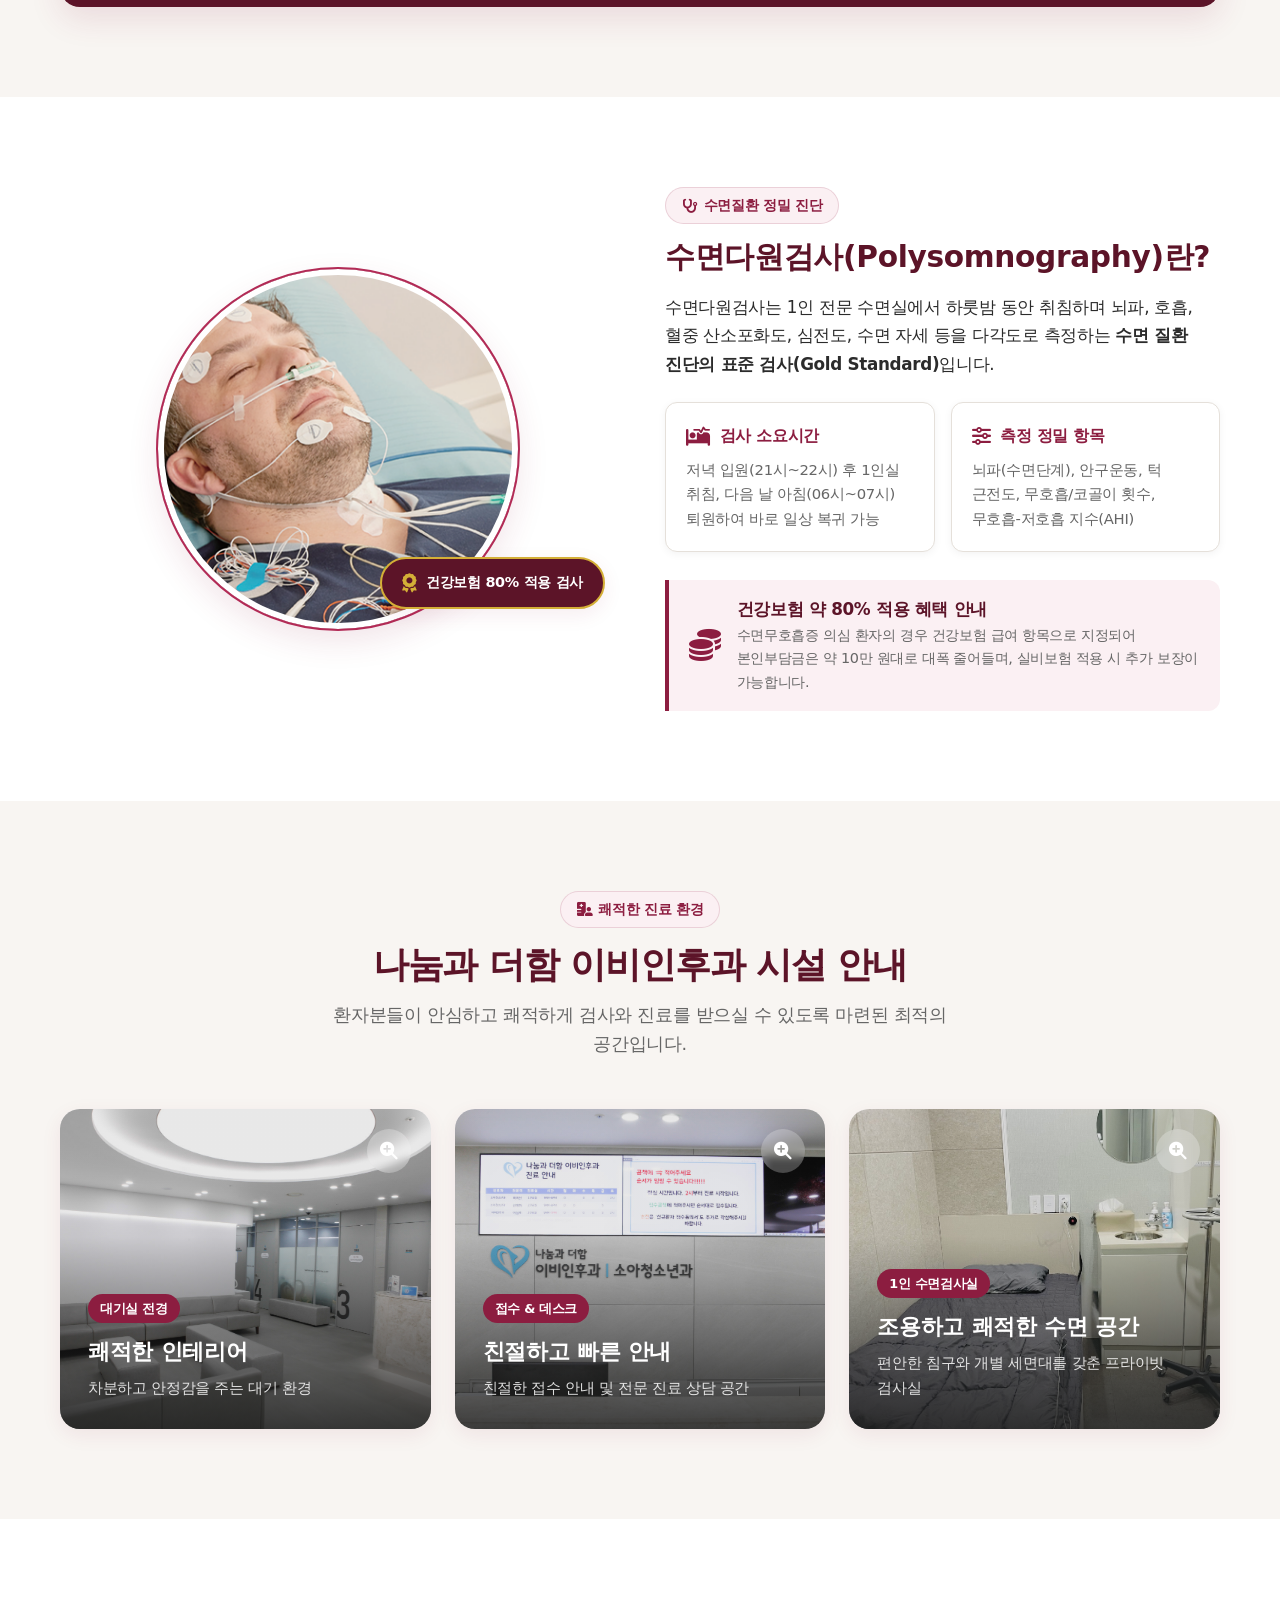
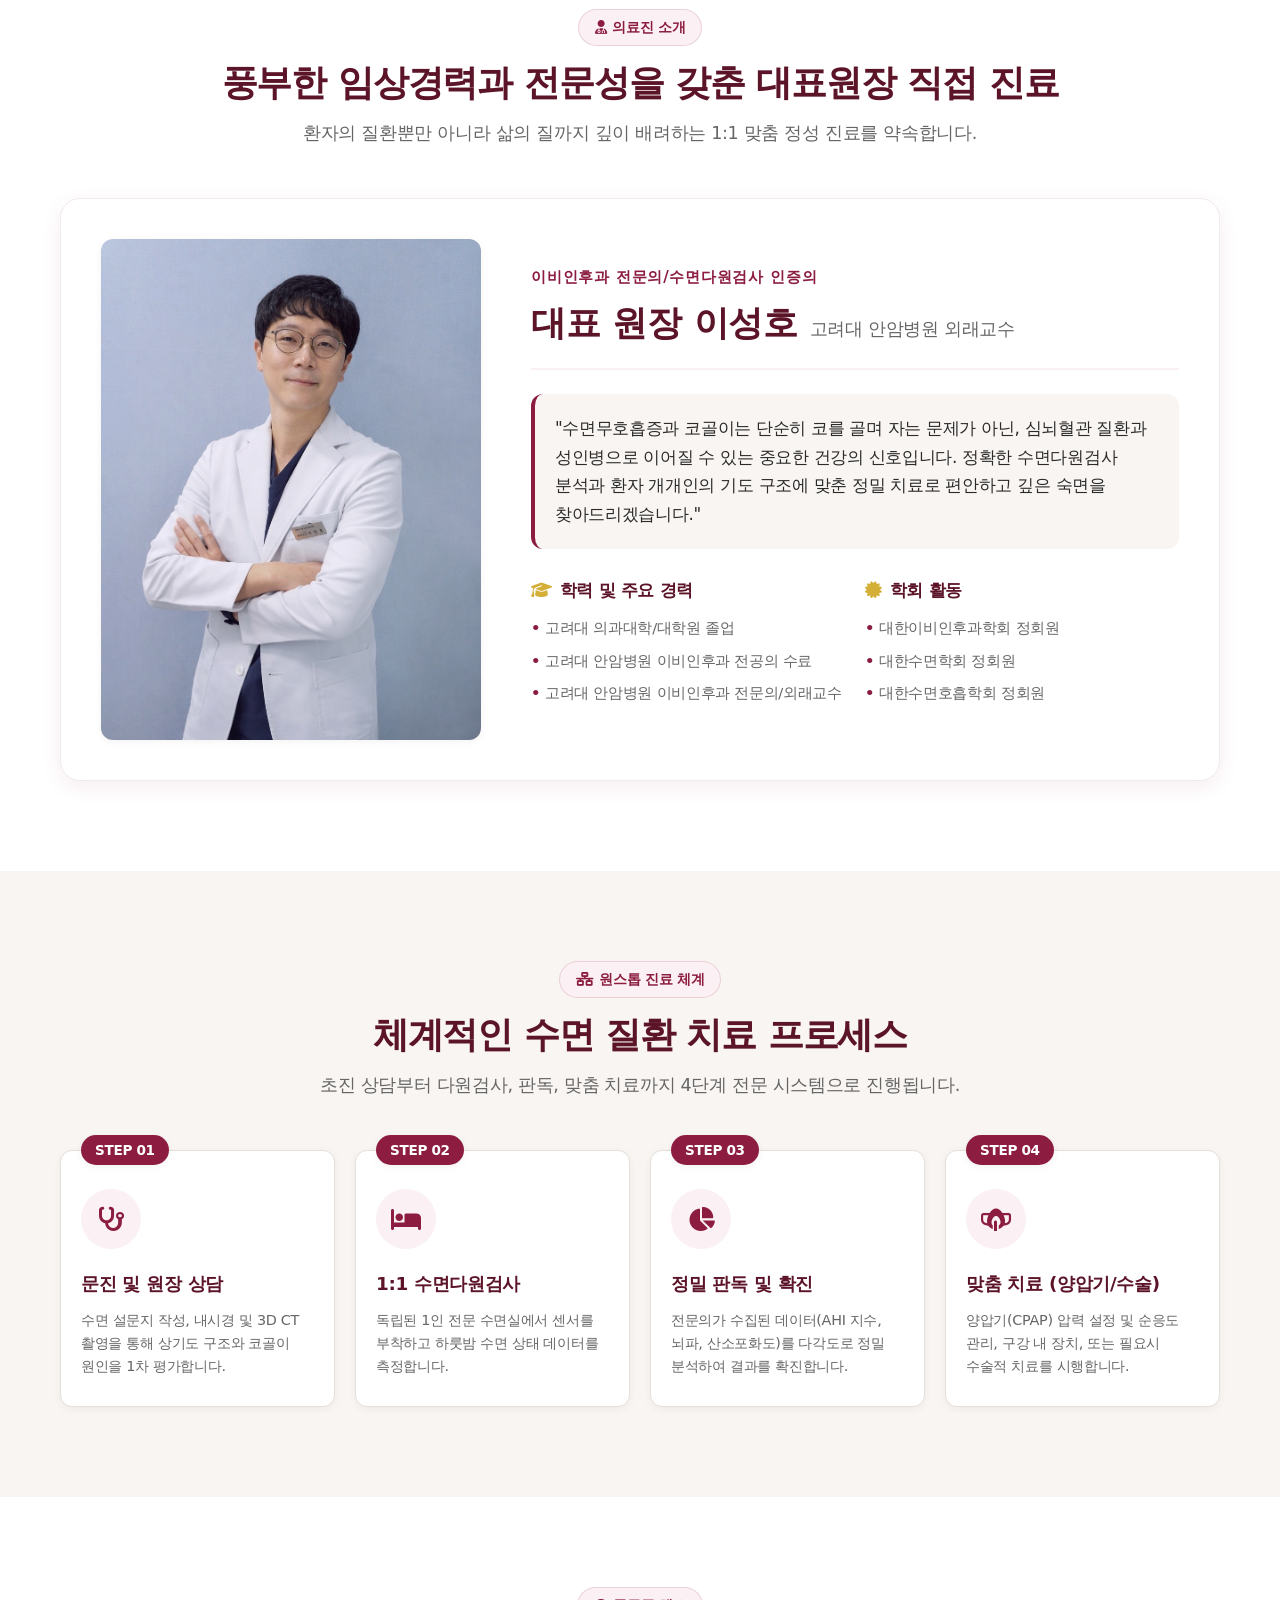
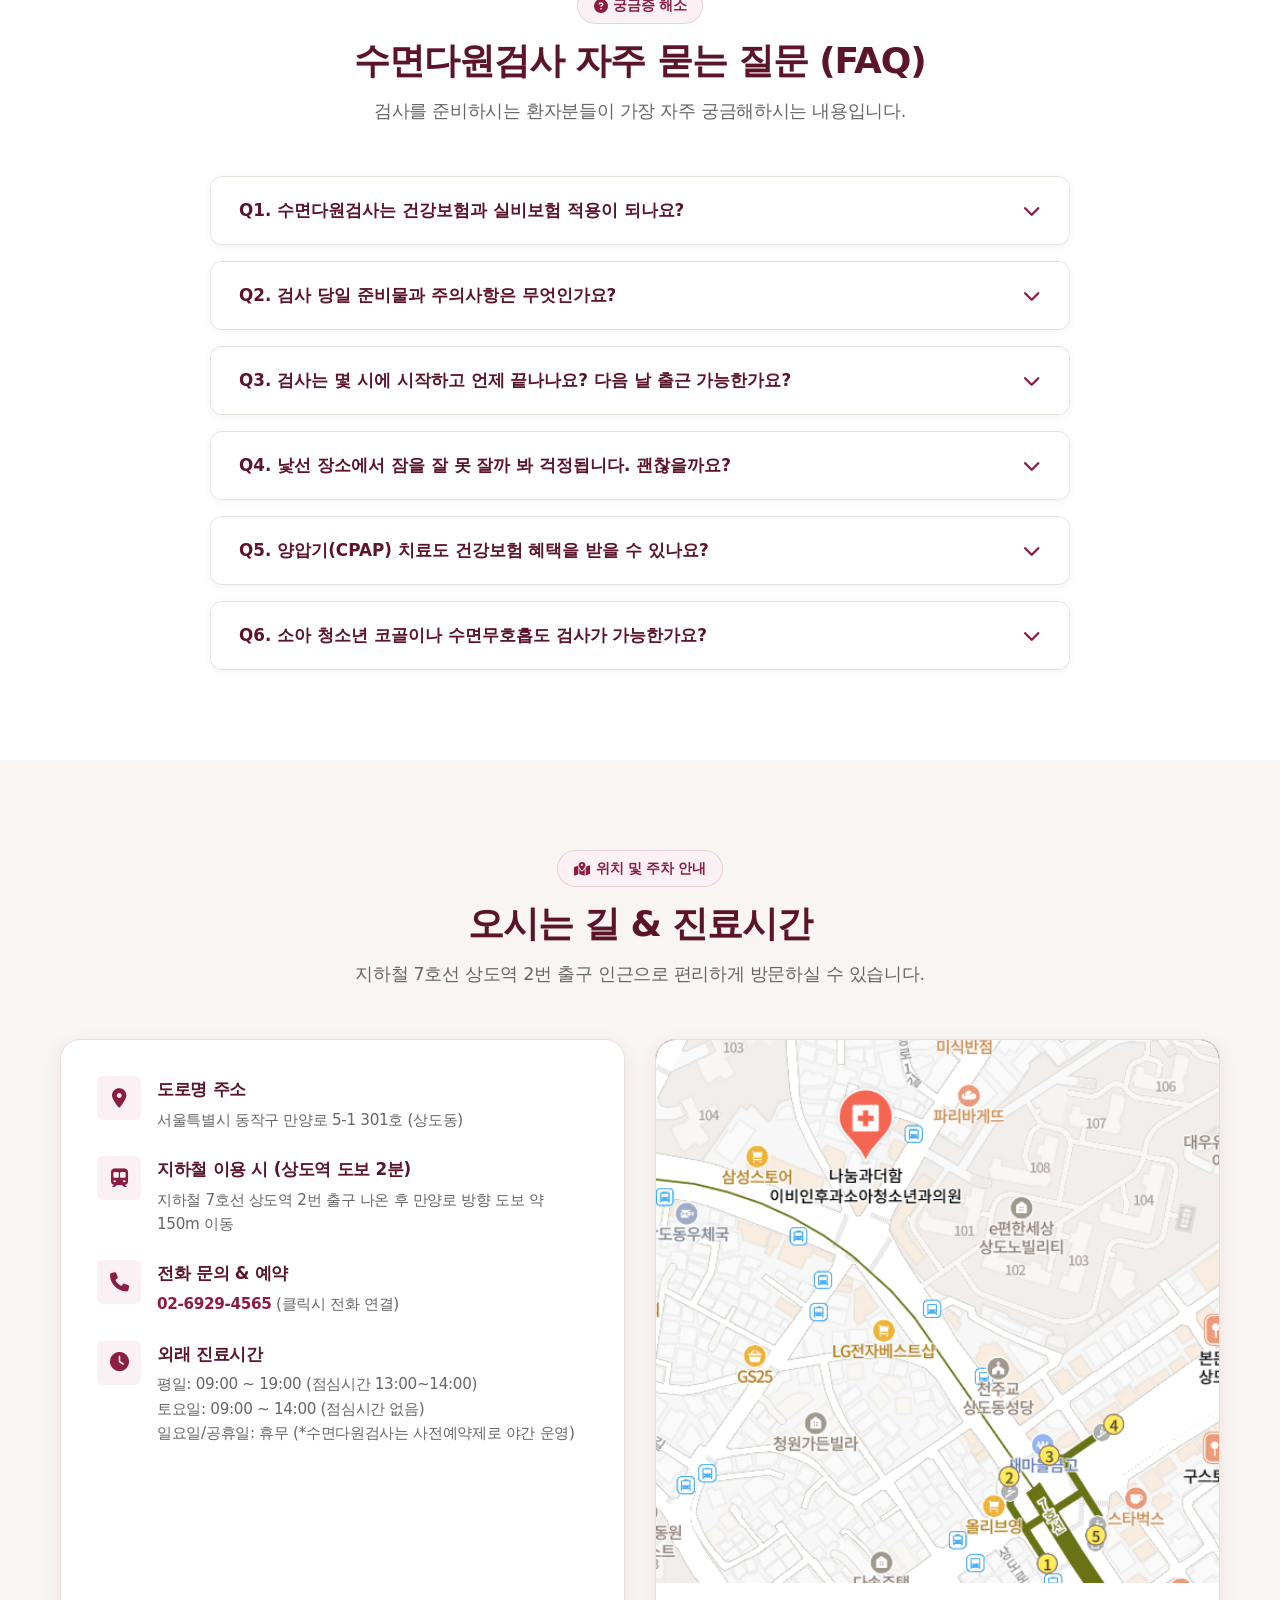
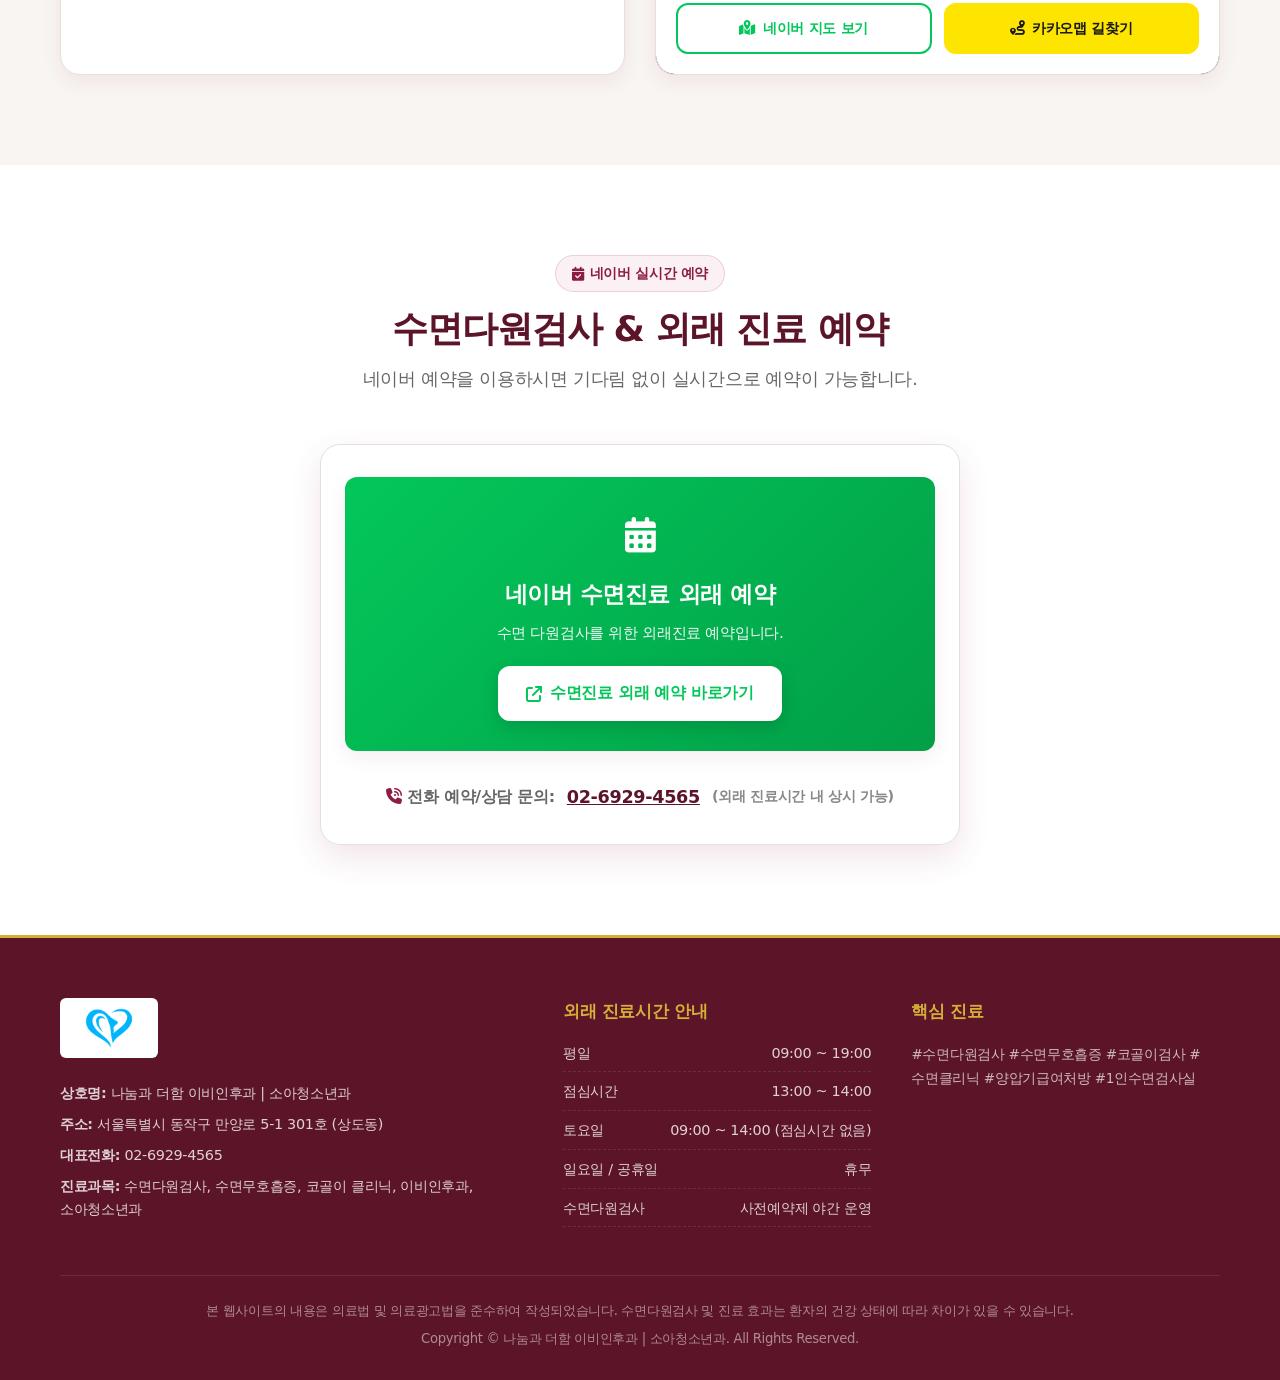
==== commit dc9fc3e7: "Update index.html" ====
--- a/index.html
+++ b/index.html
@@ -409,8 +409,8 @@
 
           <div class="doctor-details">
             <div class="doctor-info-header">
-              <span class="doctor-title-tag">이비인후과 전문의 / 수면클리닉 원장</span>
-              <h3 class="doctor-name">대표 원장 이성호<span>수면다원검사 인증의/이비인후과 전문의</span></h3>
+              <span class="doctor-title-tag">이비인후과 전문의/수면다원검사 인증의</span>
+              <h3 class="doctor-name">대표 원장 이성호<span>고려대 안암병원 외래교수</span></h3>
             </div>
 
             <div class="doctor-philosophy">
--- a/styles.css
+++ b/styles.css
@@ -273,7 +273,7 @@
 
 .logo-title-text {
   font-weight: 800;
-  font-size: 1.05rem;
+  font-size: 1.26rem;
   color: var(--color-primary-dark);
   letter-spacing: -0.03em;
   white-space: nowrap;
@@ -904,7 +904,7 @@
     height: 26px;
   }
   .logo-title-text {
-    font-size: 0.8rem;
+    font-size: 0.96rem;
     max-width: none; /* 한 줄로 길게 표기 */
     overflow: visible;
     text-overflow: clip;
@@ -916,11 +916,11 @@
     height: 26px;
   }
   .header.scrolled .logo-title-text {
-    font-size: 0.8rem;
+    font-size: 0.96rem;
     line-height: 1.2;
   }
   .header-actions {
-    gap: 4px;
+    gap: 6px;
   }
   .header-actions .header-reserve-btn {
     padding: 6px 8px;
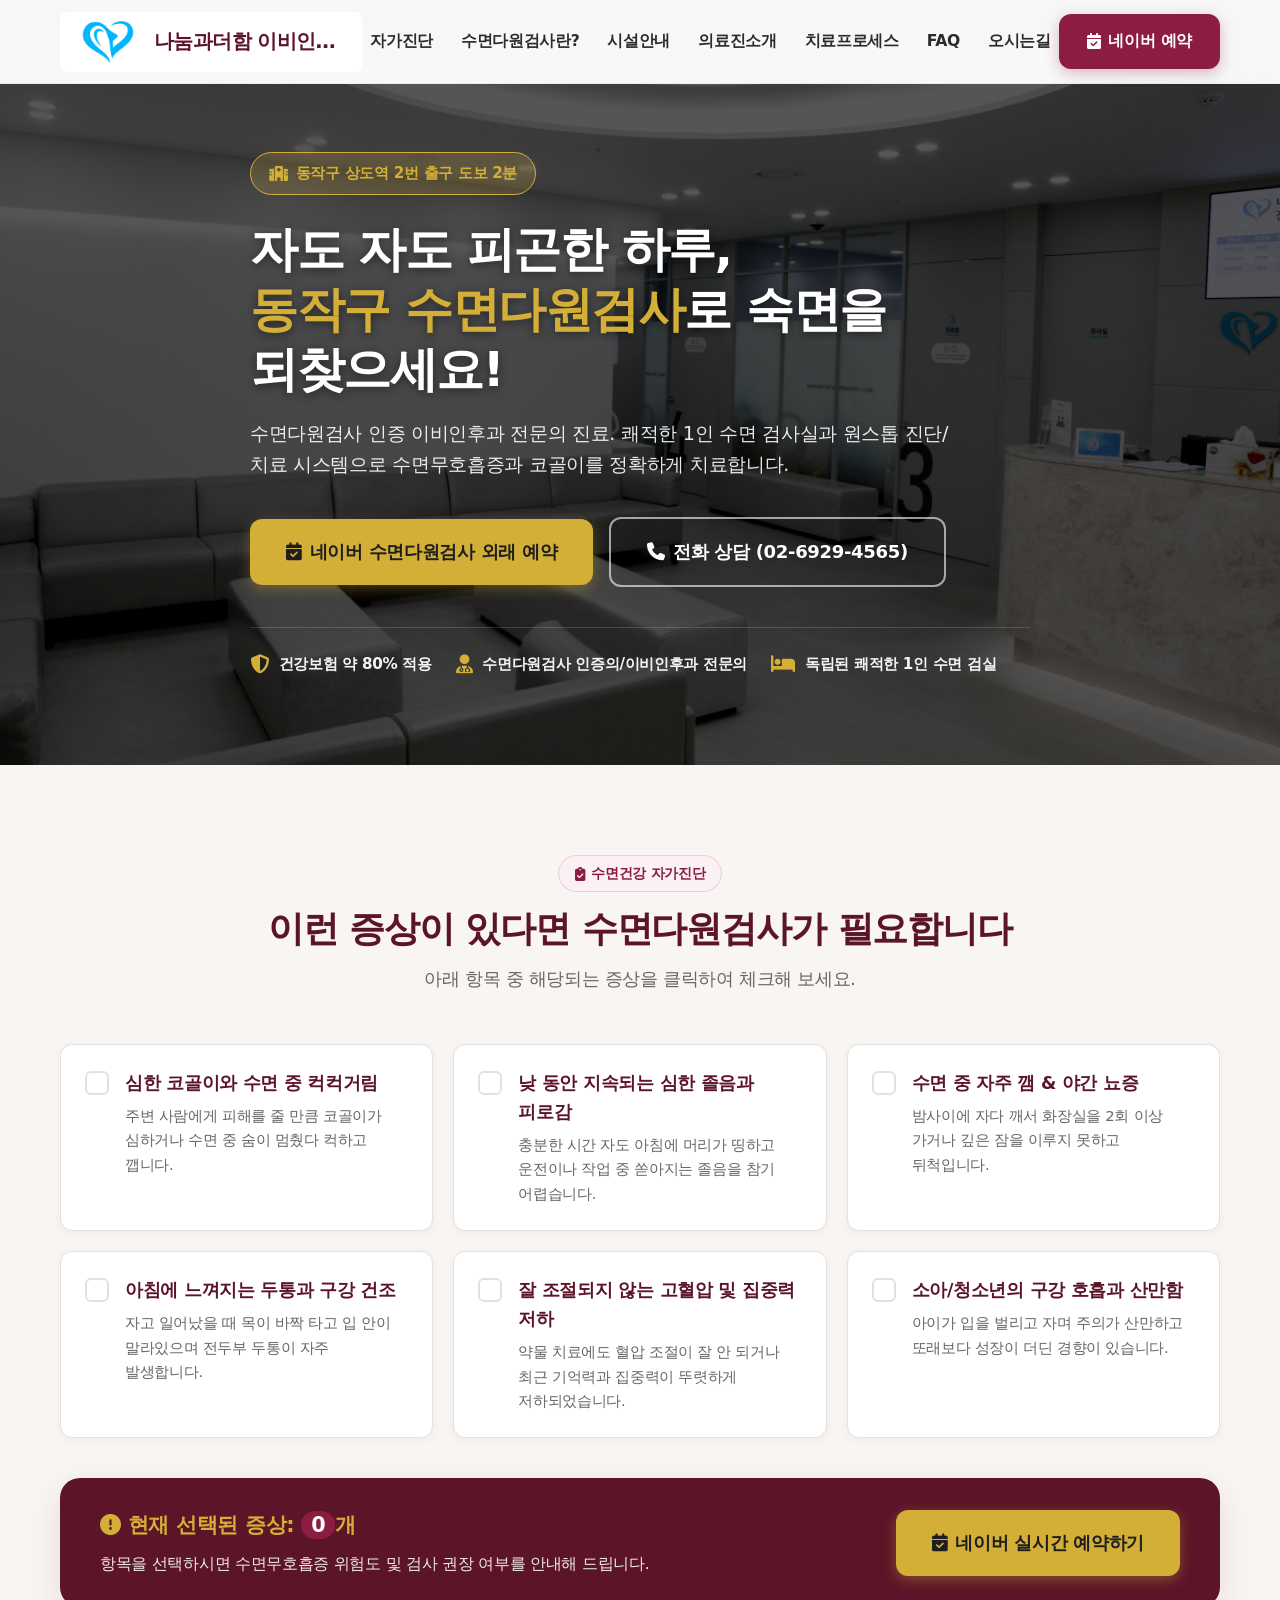
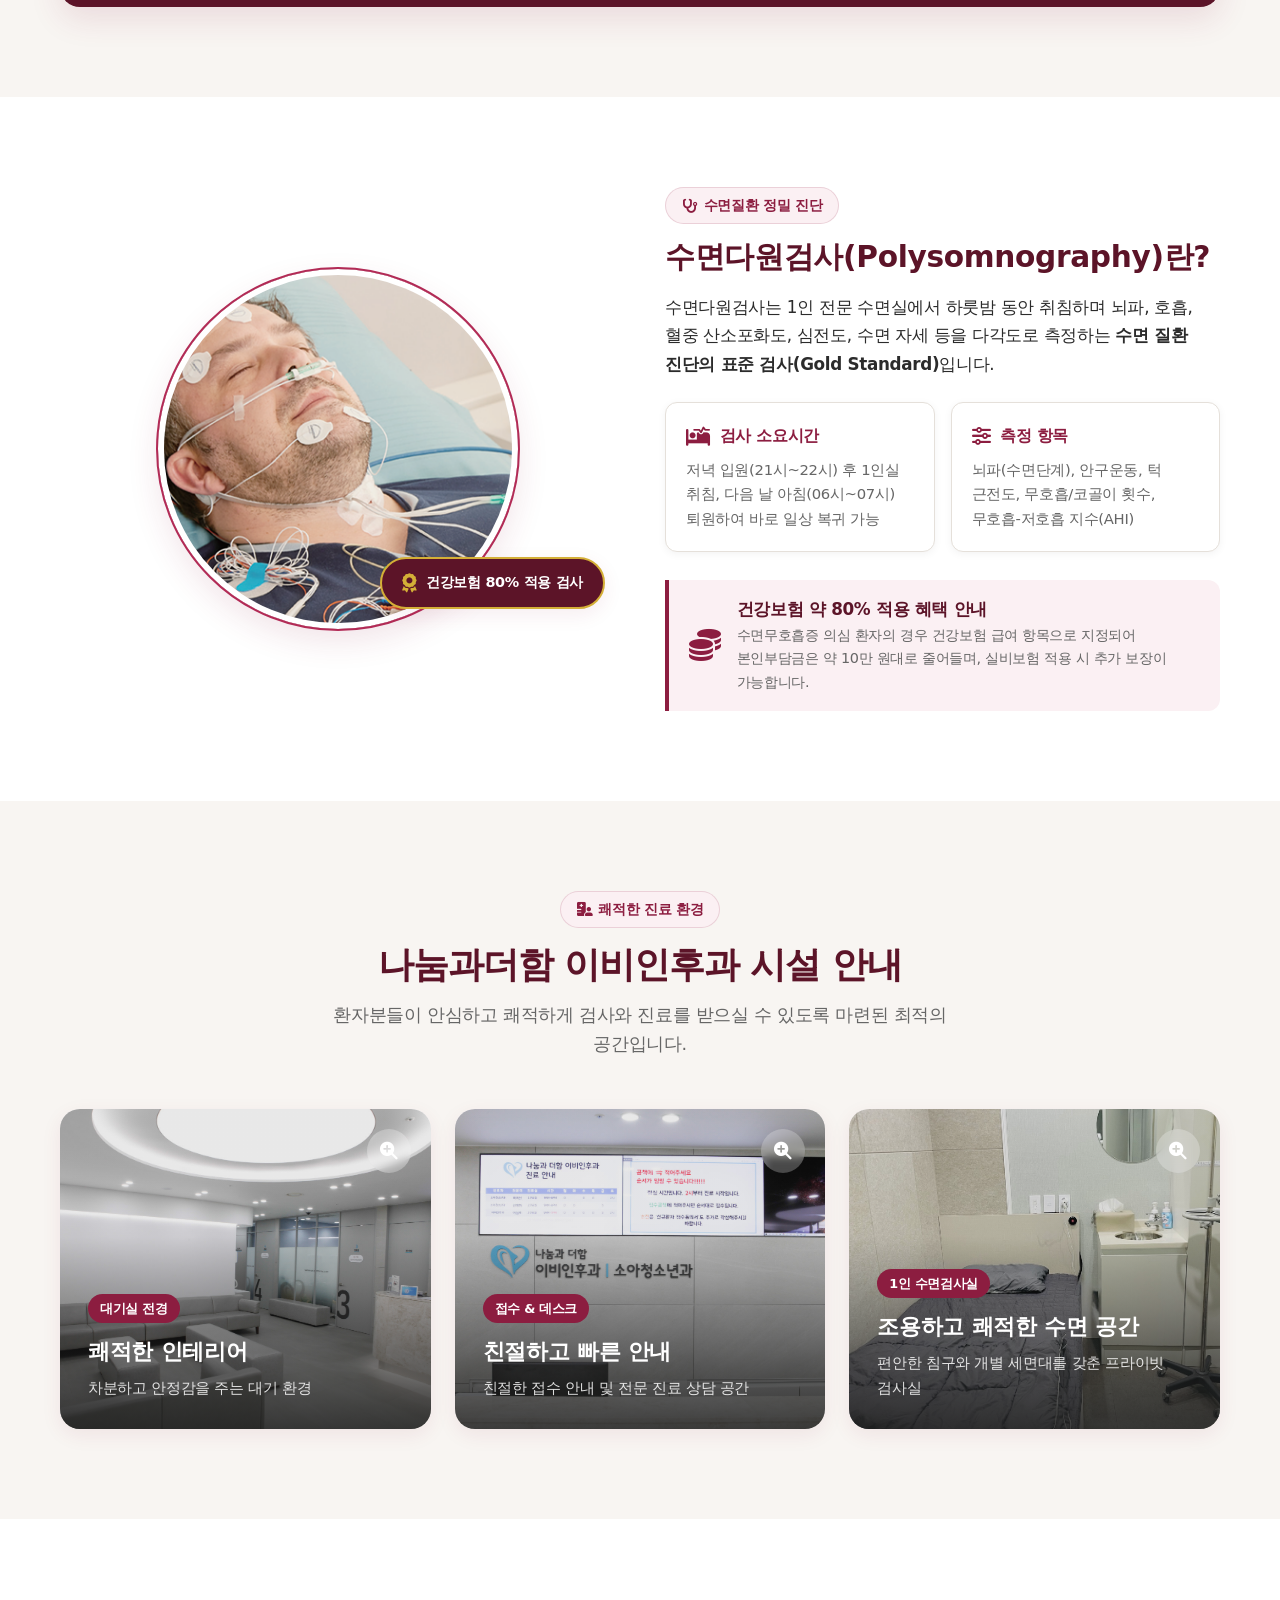
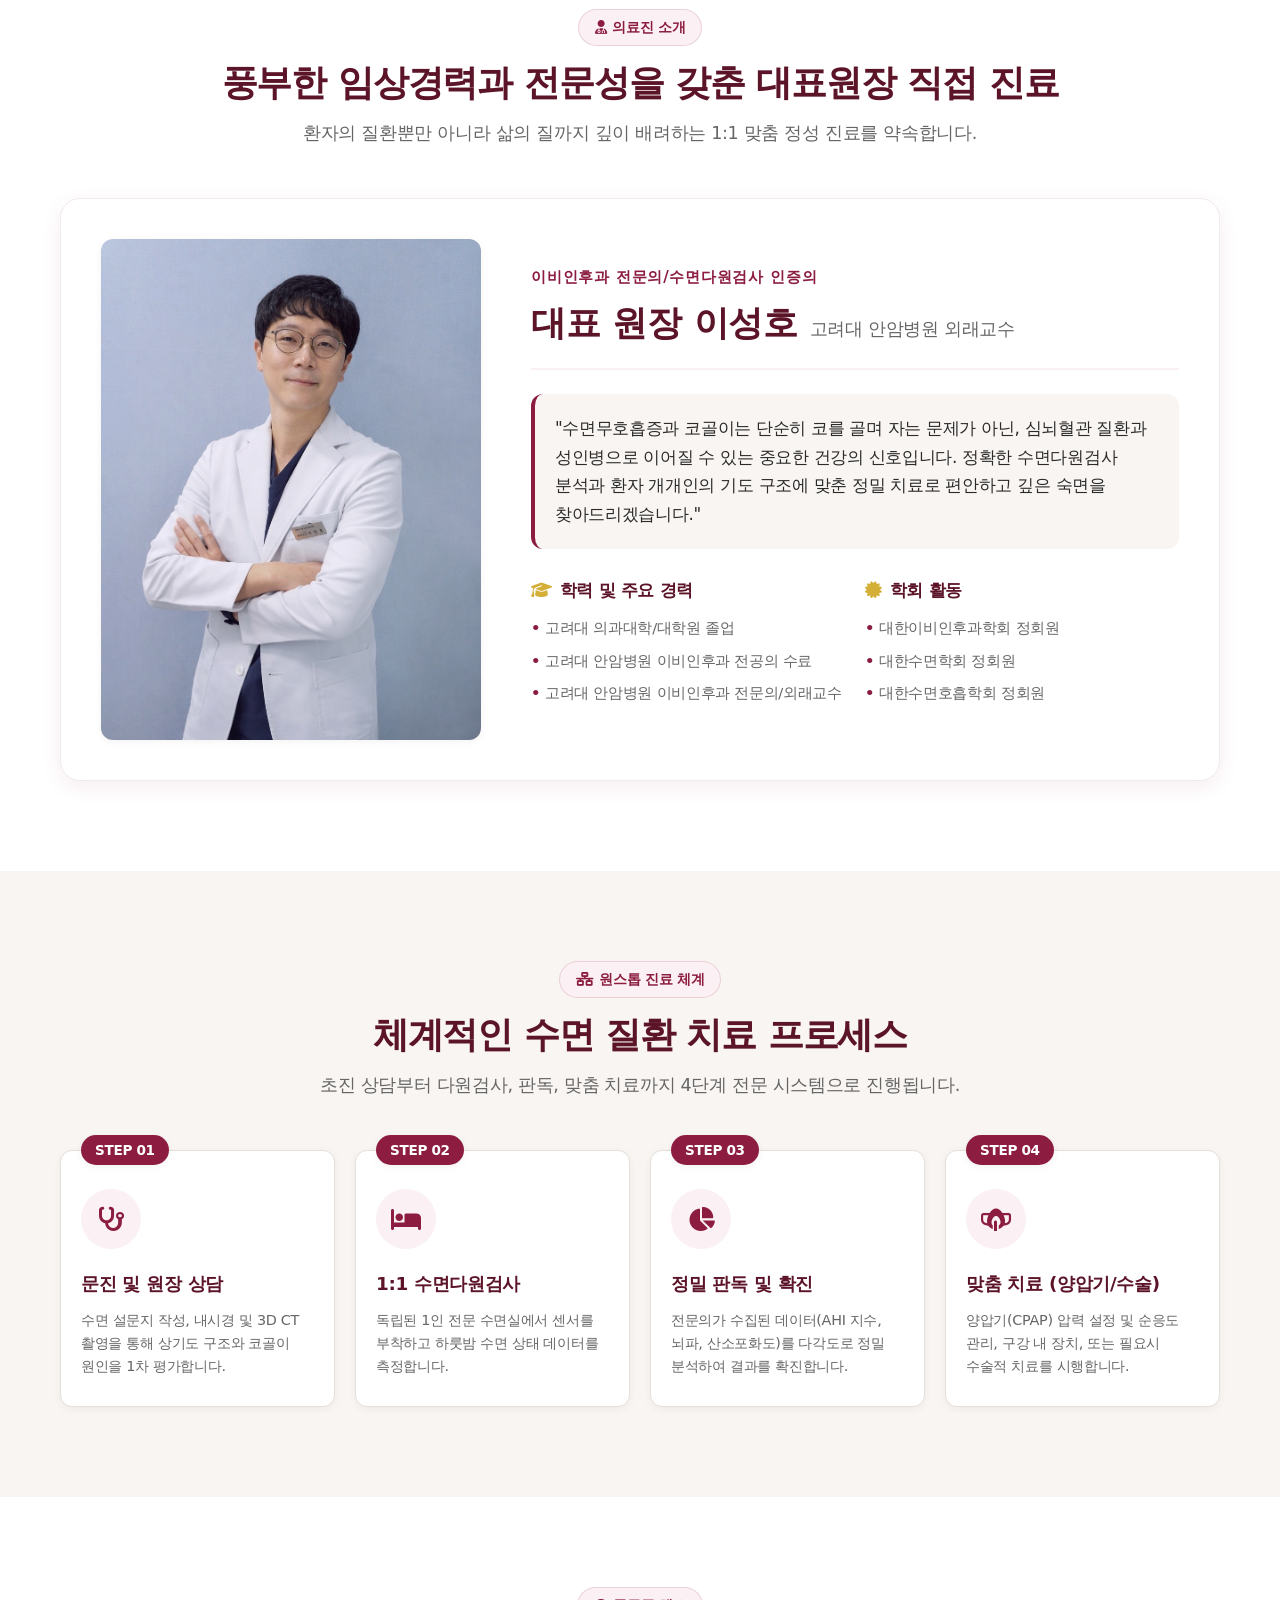
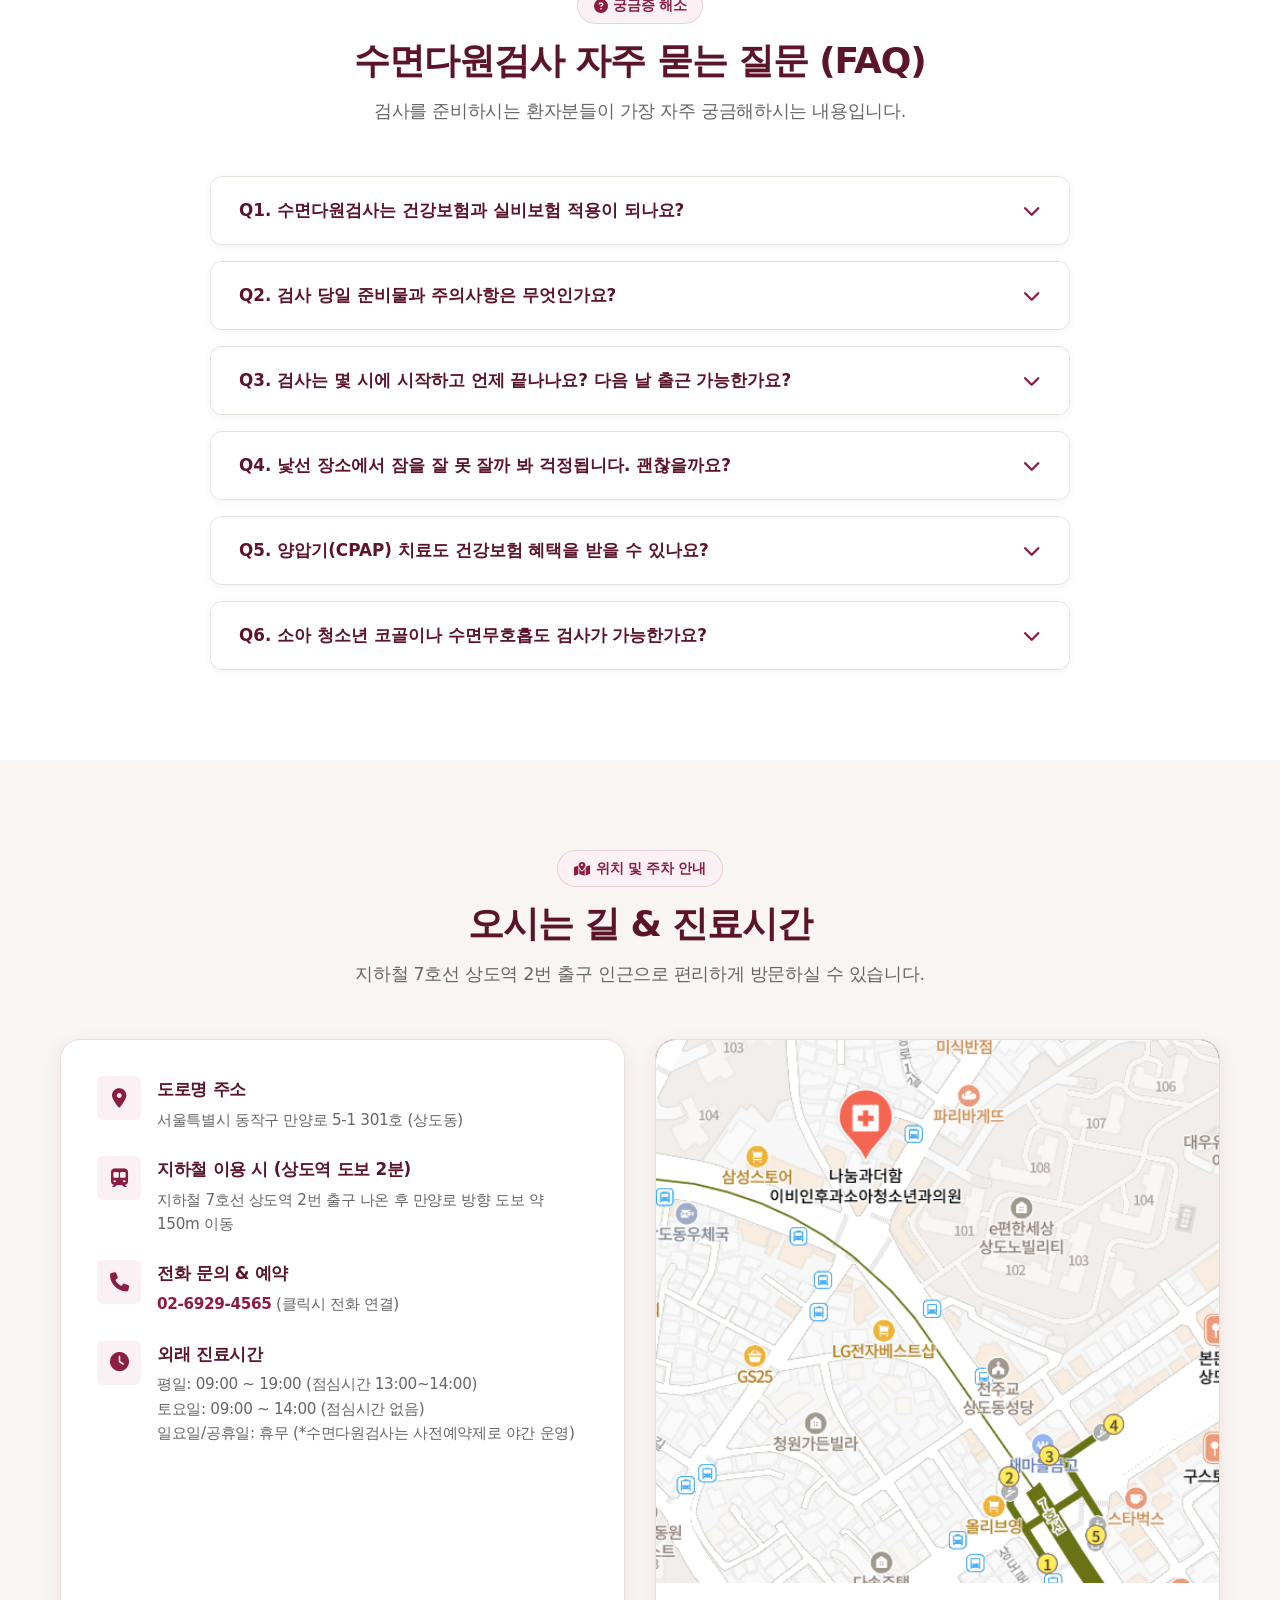
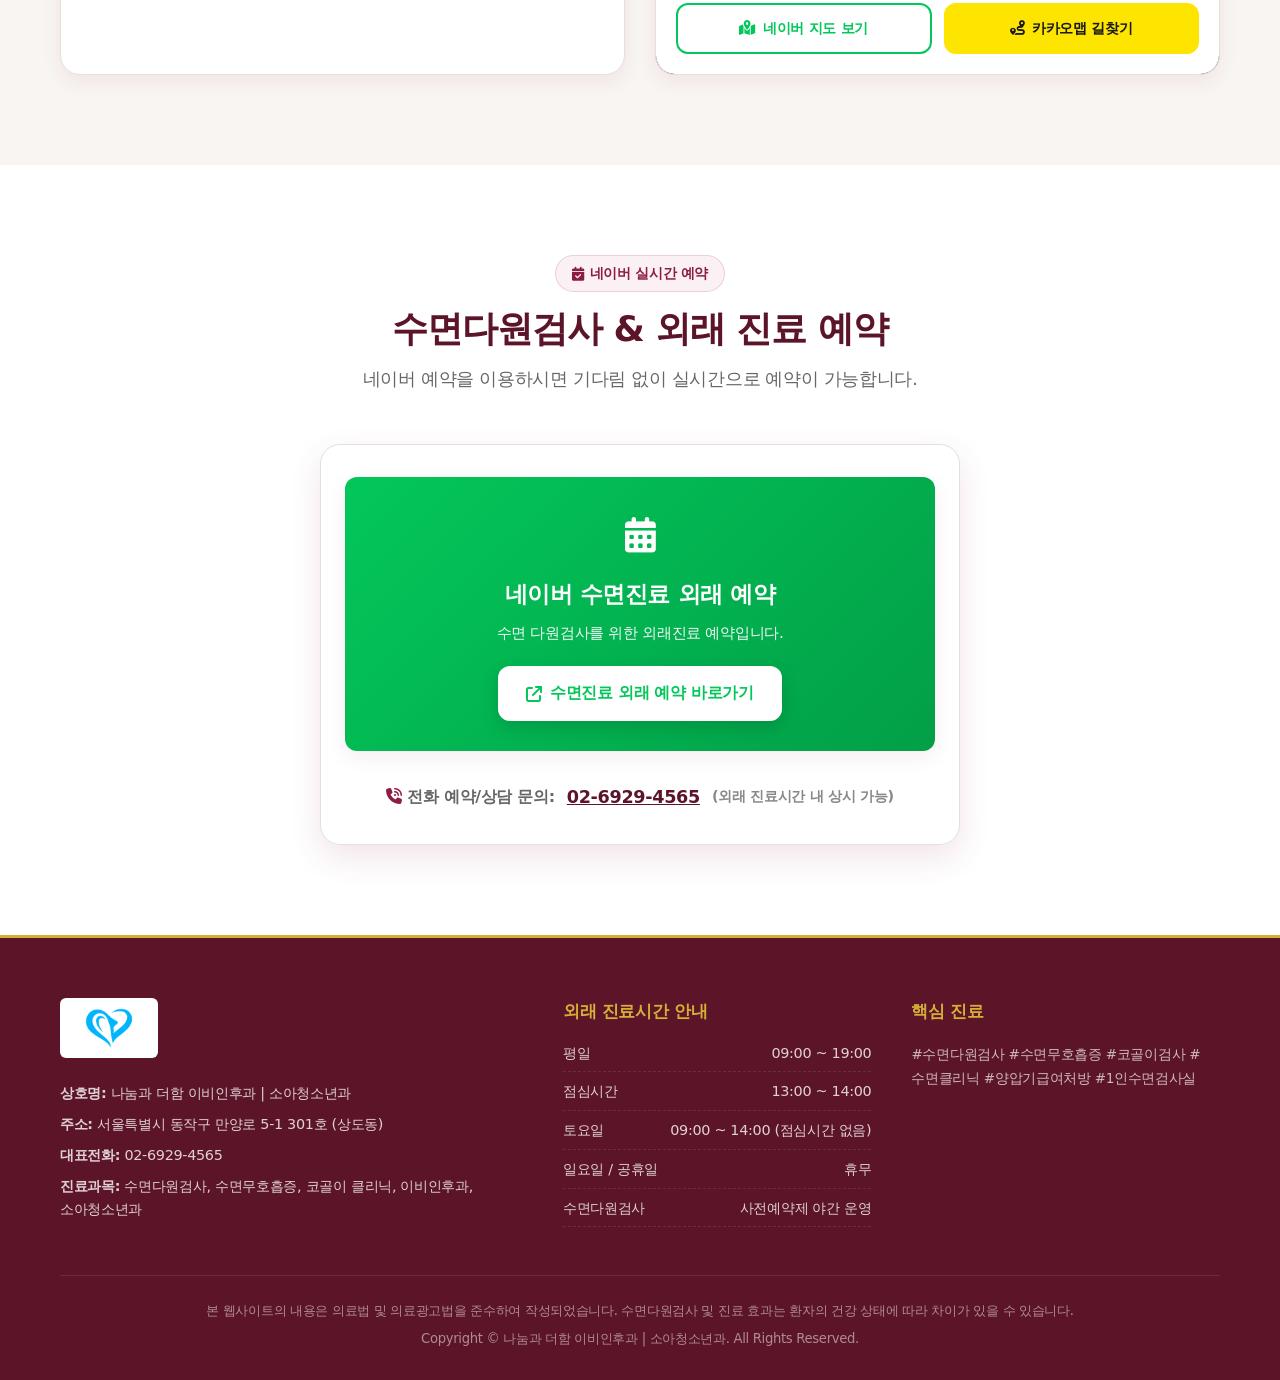
==== commit c1f0e13a: "Update index.html" ====
--- a/index.html
+++ b/index.html
@@ -307,7 +307,7 @@
               <div class="info-card">
                 <div class="info-card-header">
                   <i class="fa-solid fa-sliders"></i>
-                  <span>측정 정밀 항목</span>
+                  <span>측정 항목</span>
                 </div>
                 <p>뇌파(수면단계), 안구운동, 턱 근전도, 무호흡/코골이 횟수, 무호흡-저호흡 지수(AHI)</p>
               </div>
@@ -317,7 +317,7 @@
               <i class="fa-solid fa-coins"></i>
               <div class="insurance-text">
                 <strong>건강보험 약 80% 적용 혜택 안내</strong>
-                <p>수면무호흡증 의심 환자의 경우 건강보험 급여 항목으로 지정되어 본인부담금은 약 10만 원대로 대폭 줄어들며, 실비보험 적용 시 추가 보장이 가능합니다.</p>
+                <p>수면무호흡증 의심 환자의 경우 건강보험 급여 항목으로 지정되어 본인부담금은 약 10만 원대로 줄어들며, 실비보험 적용 시 추가 보장이 가능합니다.</p>
               </div>
             </div>
           </div>
@@ -332,7 +332,7 @@
       <div class="container">
         <div class="section-header fade-in-up">
           <span class="section-badge"><i class="fa-solid fa-hospital-user"></i> 쾌적한 진료 환경</span>
-          <h2 class="section-title">나눔과 더함 이비인후과 시설 안내</h2>
+          <h2 class="section-title">나눔과더함 이비인후과 시설 안내</h2>
           <p class="section-subtitle">환자분들이 안심하고 쾌적하게 검사와 진료를 받으실 수 있도록 마련된 최적의 공간입니다.</p>
         </div>
 
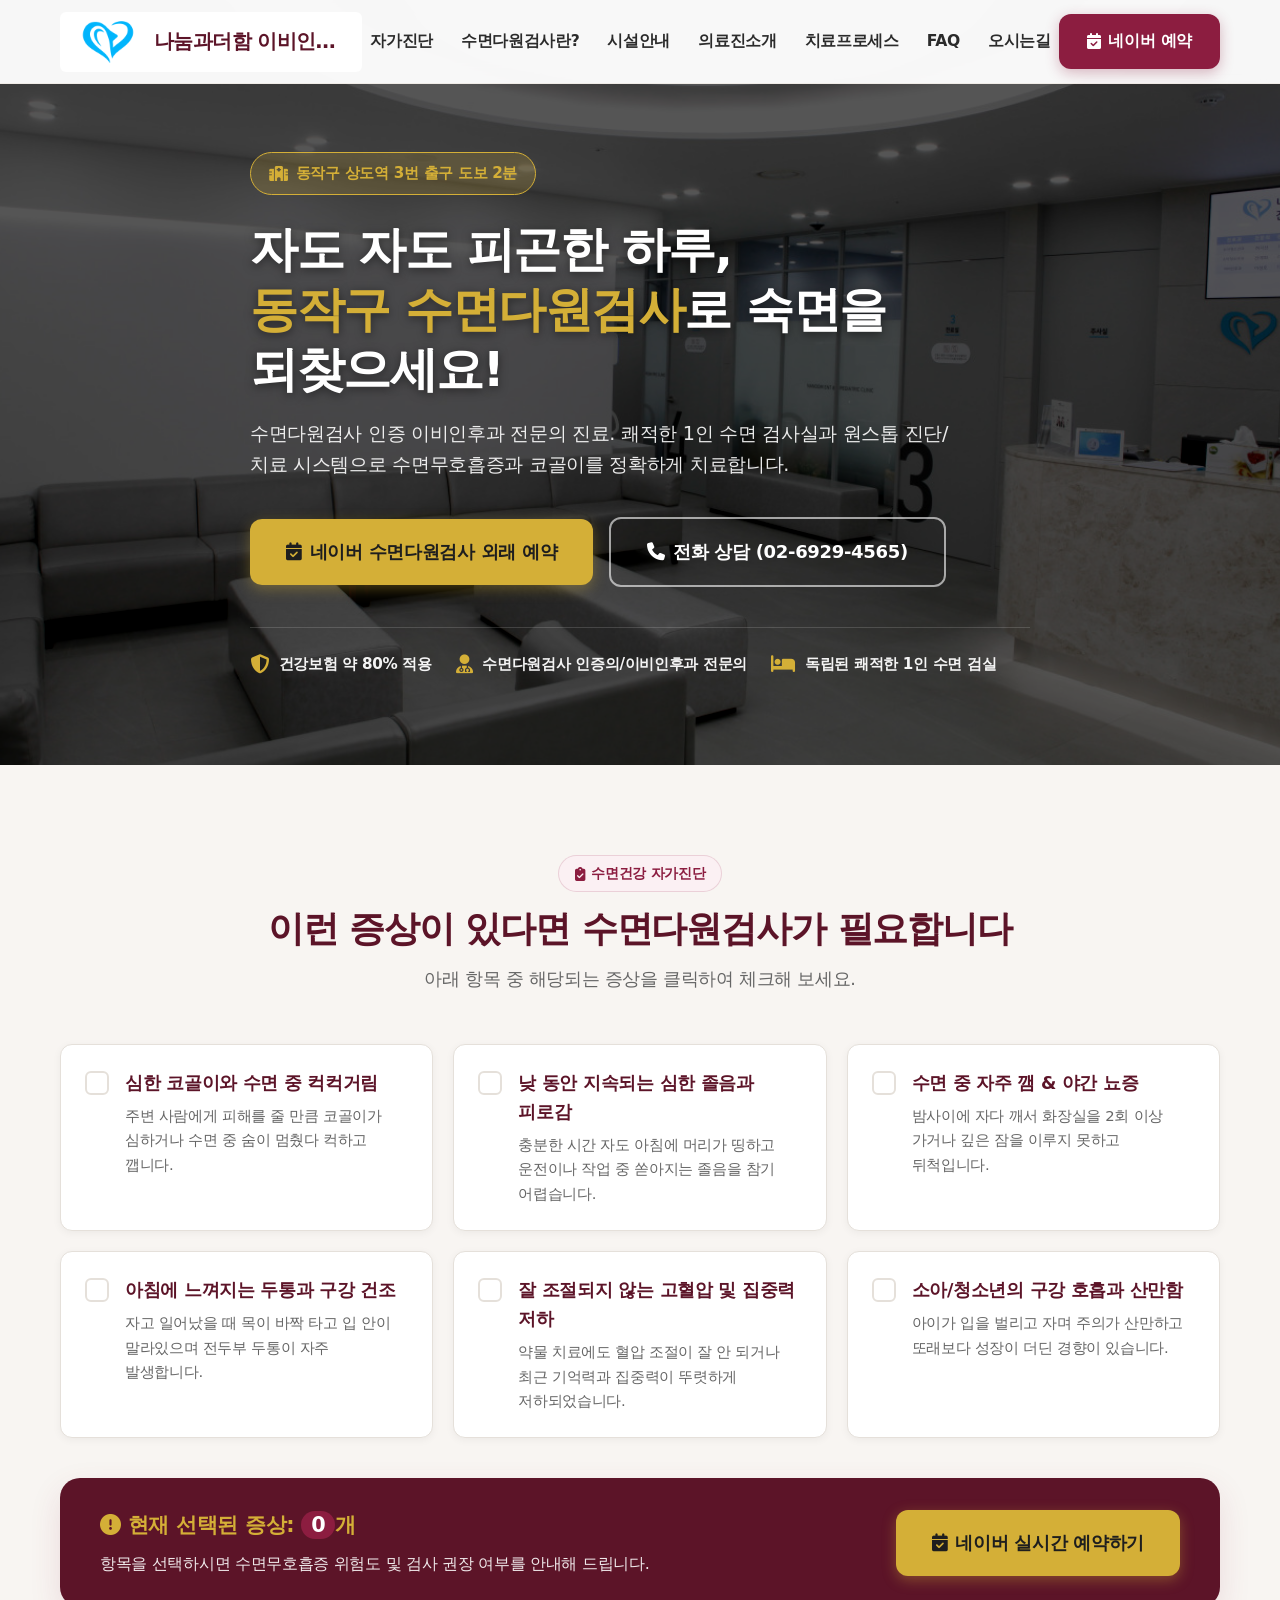
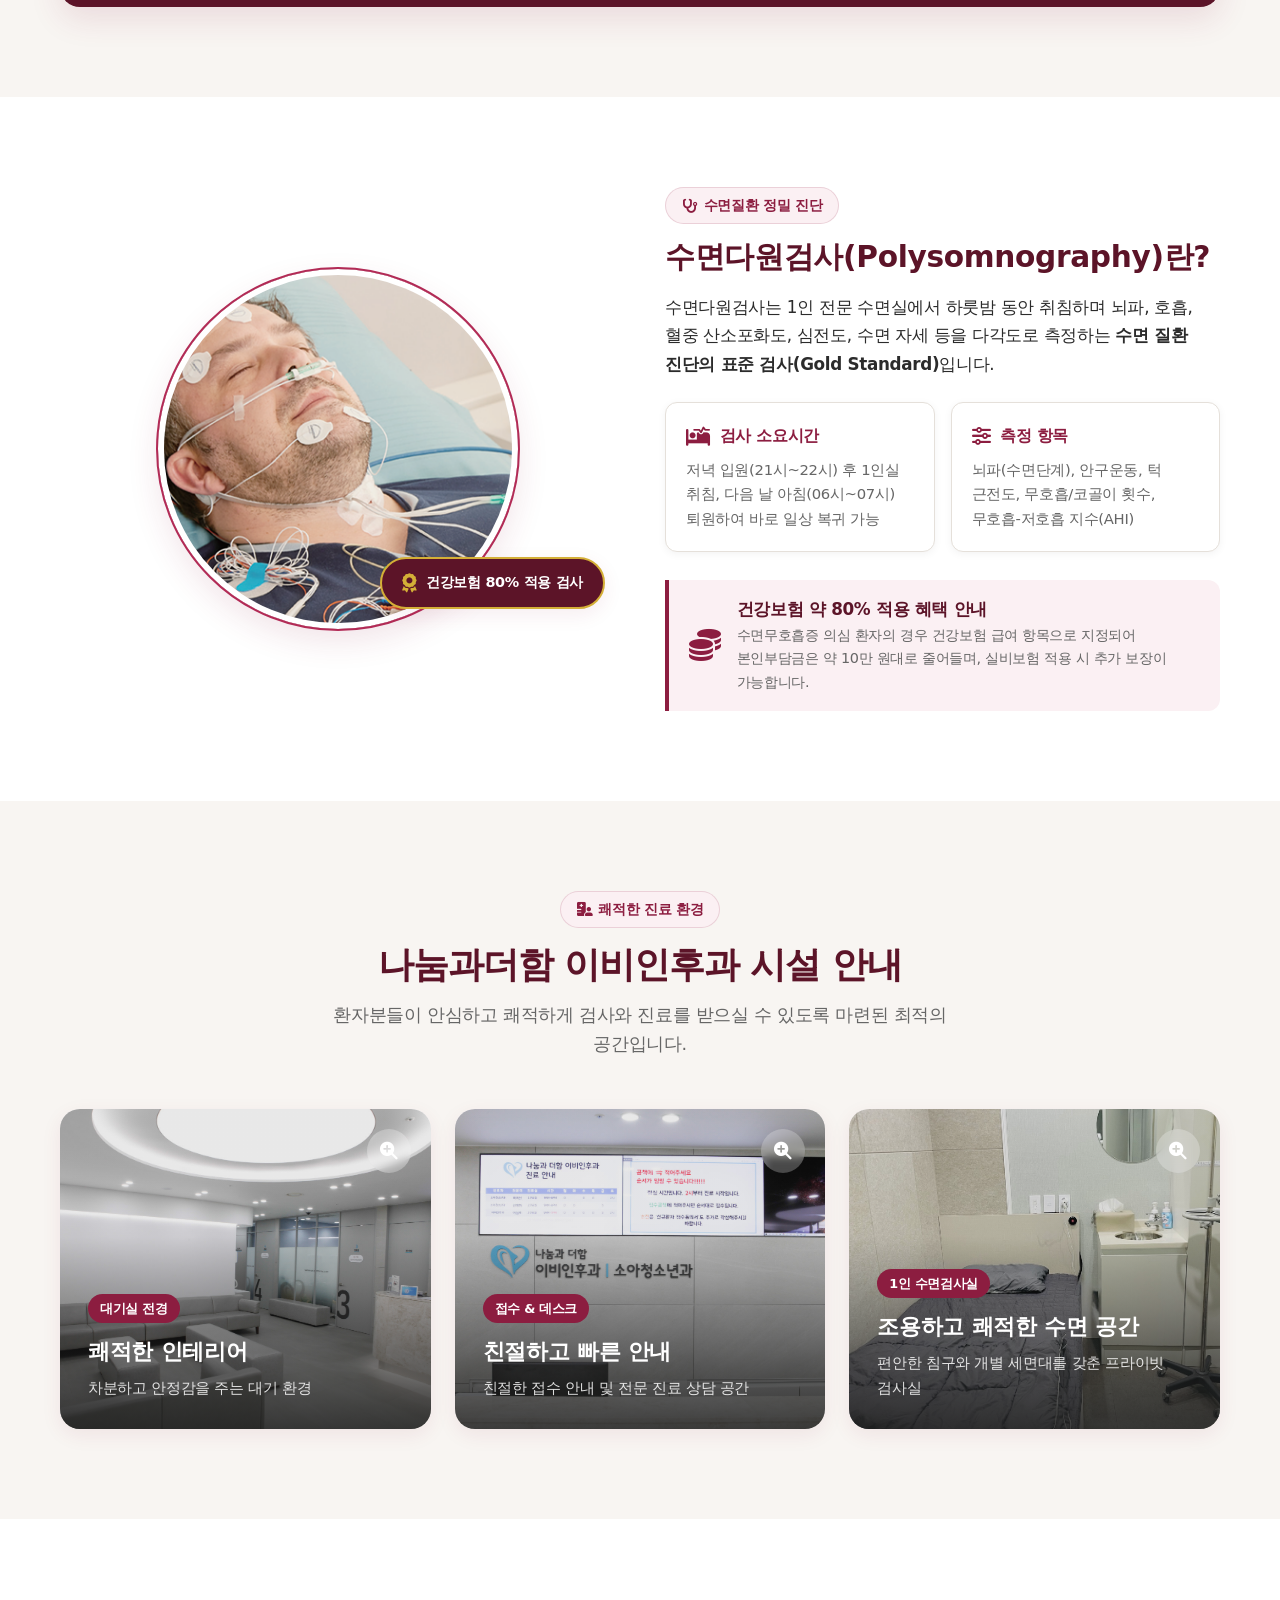
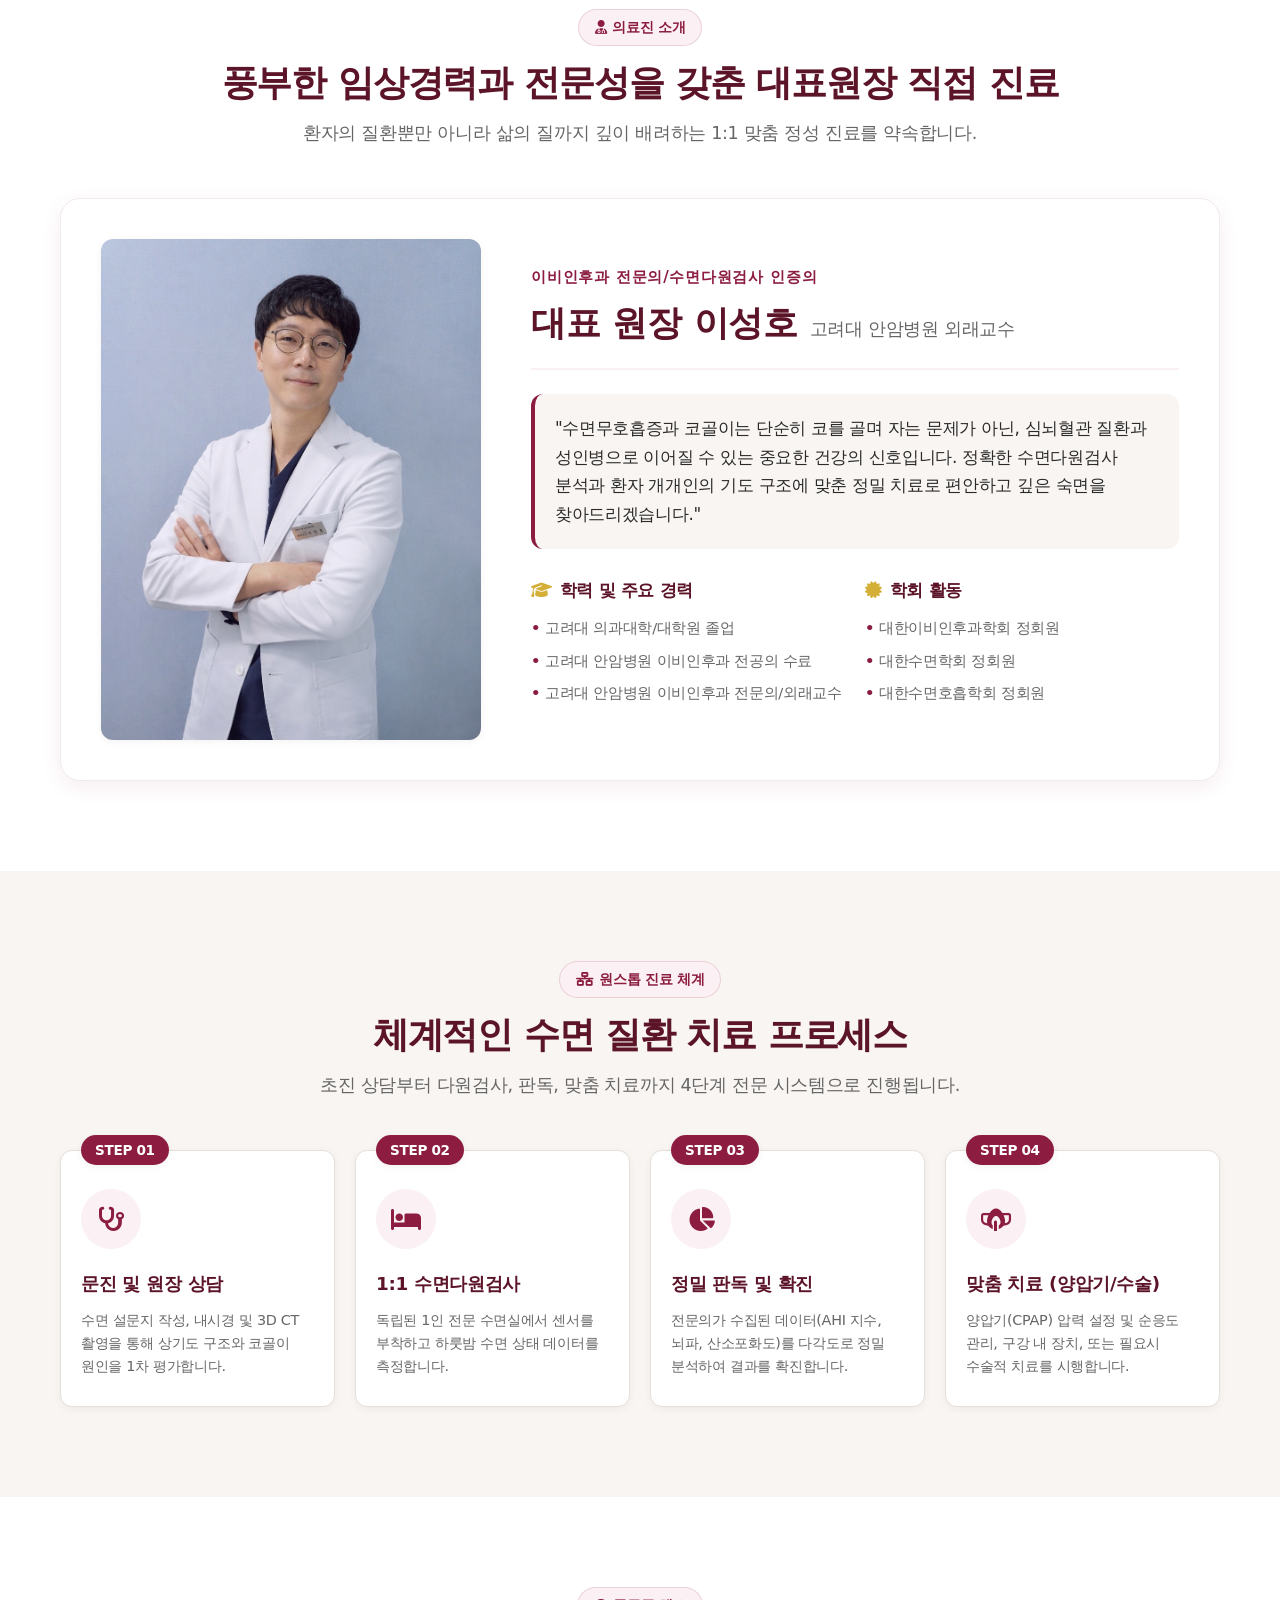
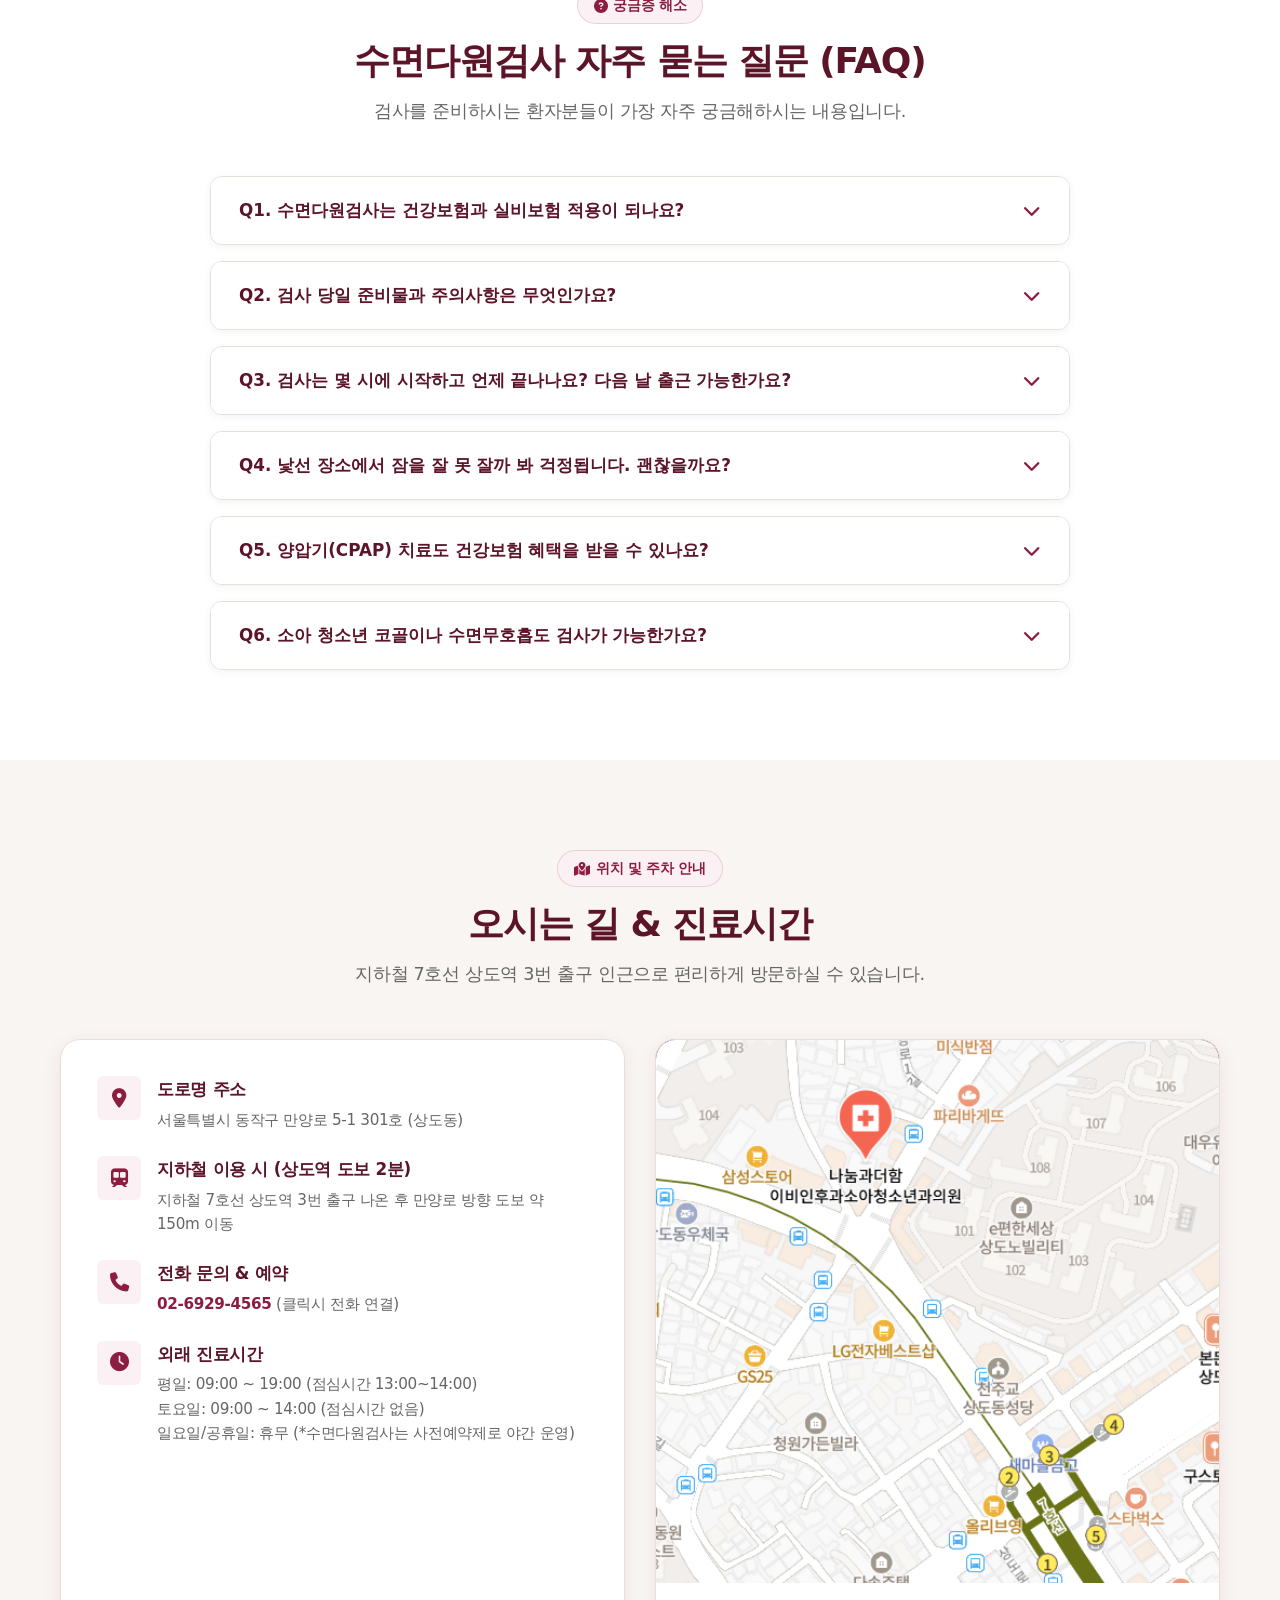
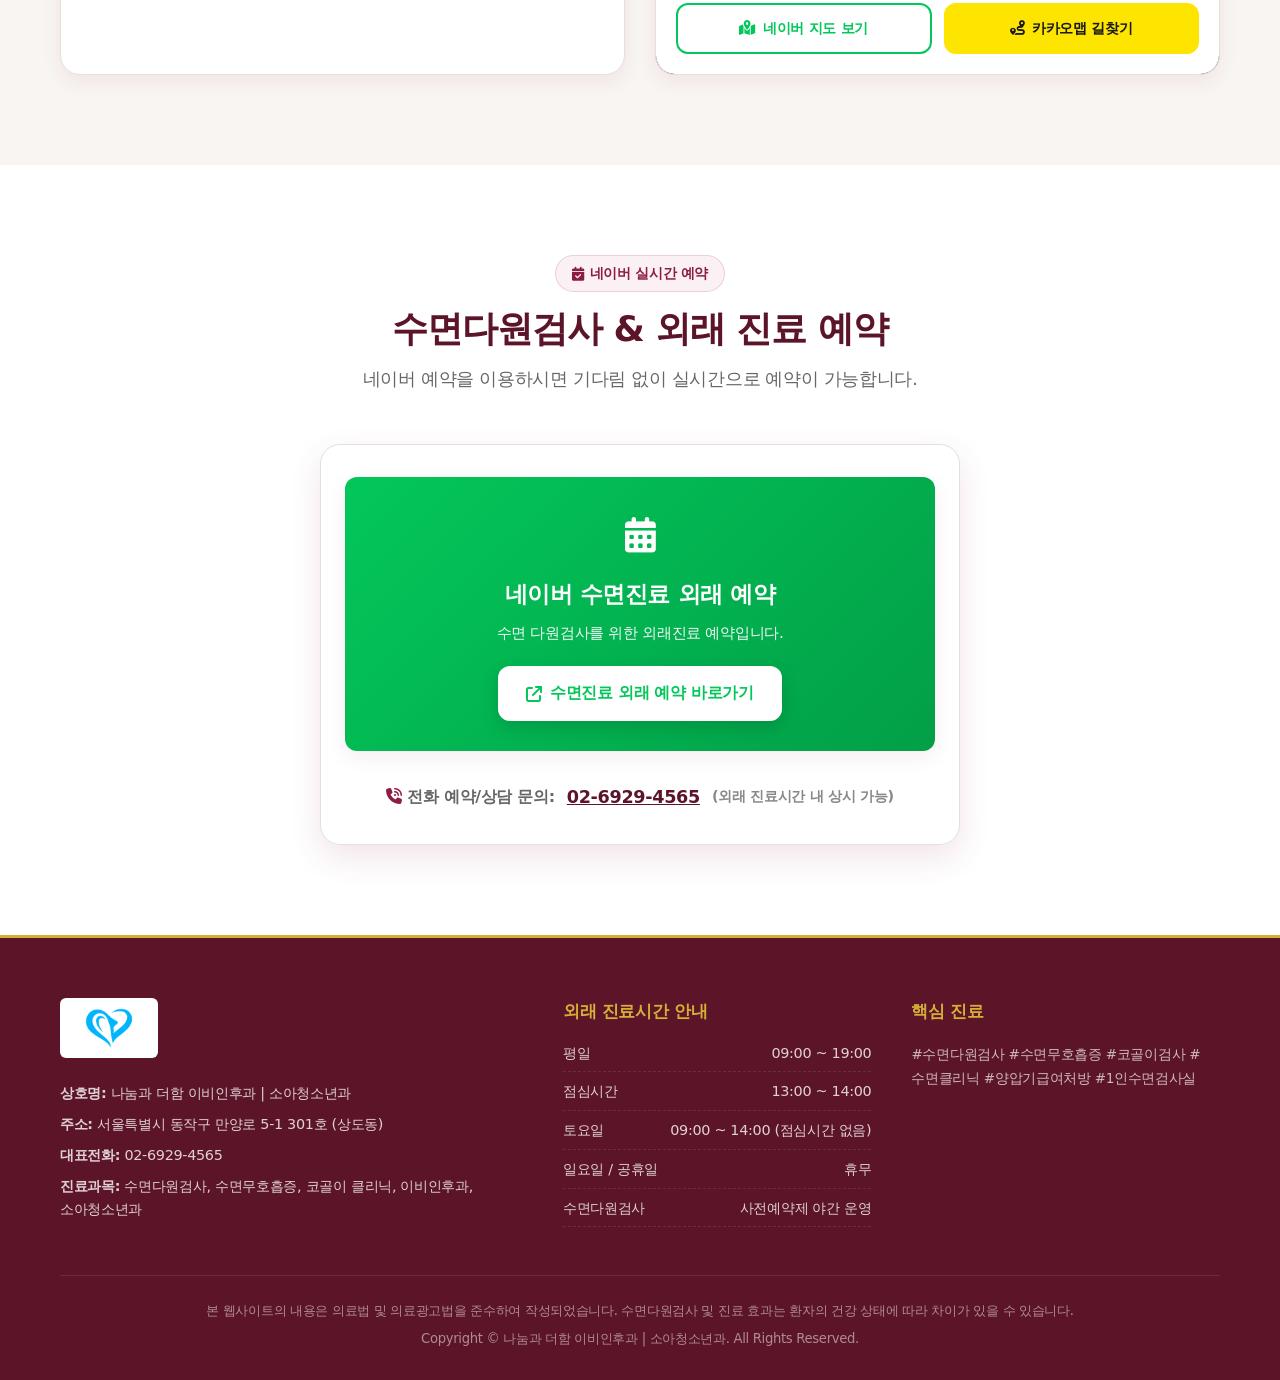
==== commit fe5608ee: "Update index.html" ====
--- a/index.html
+++ b/index.html
@@ -163,7 +163,7 @@
       </div>
       <div class="container hero-content">
         <div class="hero-tag fade-in-up">
-          <i class="fa-solid fa-hospital"></i> 동작구 상도역 2번 출구 도보 2분
+          <i class="fa-solid fa-hospital"></i> 동작구 상도역 3번 출구 도보 2분
         </div>
         <h1 class="hero-title fade-in-up">
           자도 자도 피곤한 하루,<br>
@@ -575,7 +575,7 @@
         <div class="section-header fade-in-up">
           <span class="section-badge"><i class="fa-solid fa-map-location-dot"></i> 위치 및 주차 안내</span>
           <h2 class="section-title">오시는 길 & 진료시간</h2>
-          <p class="section-subtitle">지하철 7호선 상도역 2번 출구 인근으로 편리하게 방문하실 수 있습니다.</p>
+          <p class="section-subtitle">지하철 7호선 상도역 3번 출구 인근으로 편리하게 방문하실 수 있습니다.</p>
         </div>
 
         <div class="location-wrapper fade-in-up">
@@ -596,7 +596,7 @@
               </div>
               <div class="location-text">
                 <h4>지하철 이용 시 (상도역 도보 2분)</h4>
-                <p>지하철 7호선 상도역 2번 출구 나온 후 만양로 방향 도보 약 150m 이동</p>
+                <p>지하철 7호선 상도역 3번 출구 나온 후 만양로 방향 도보 약 150m 이동</p>
               </div>
             </div>
 
